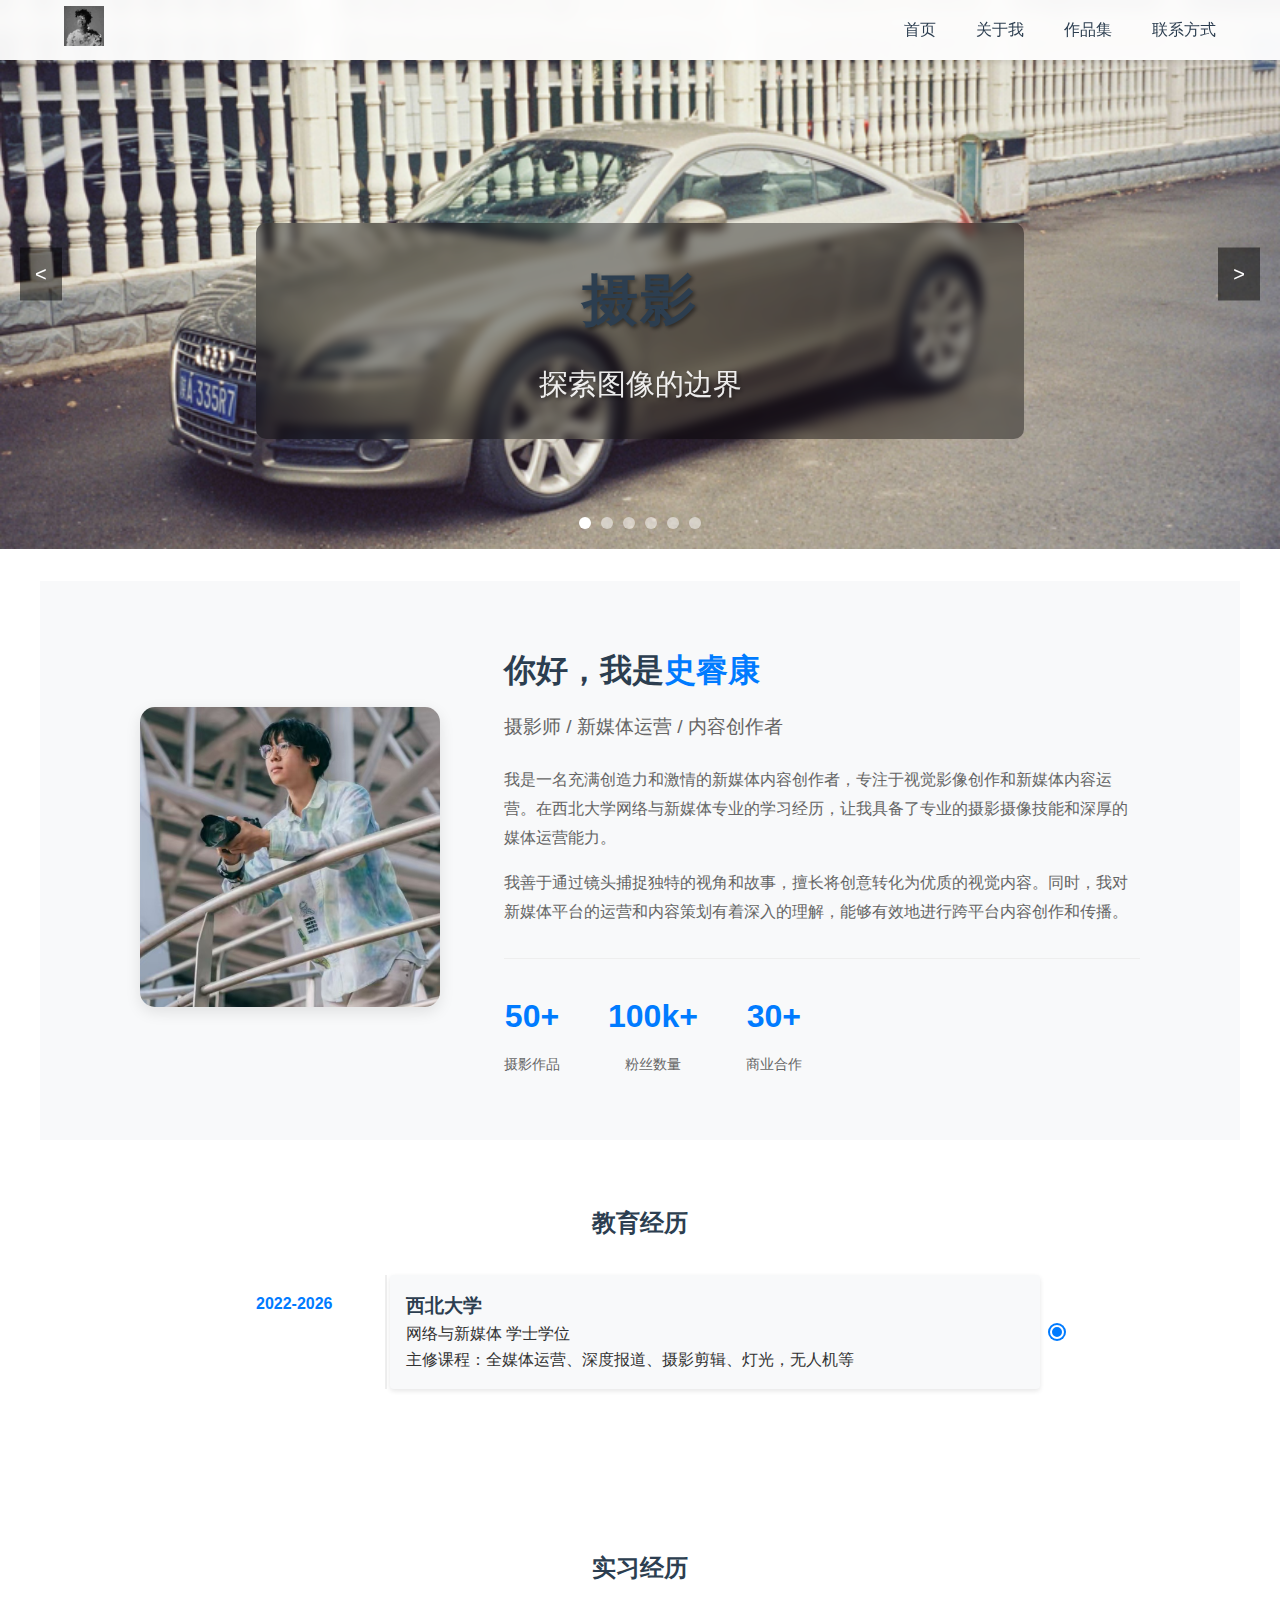
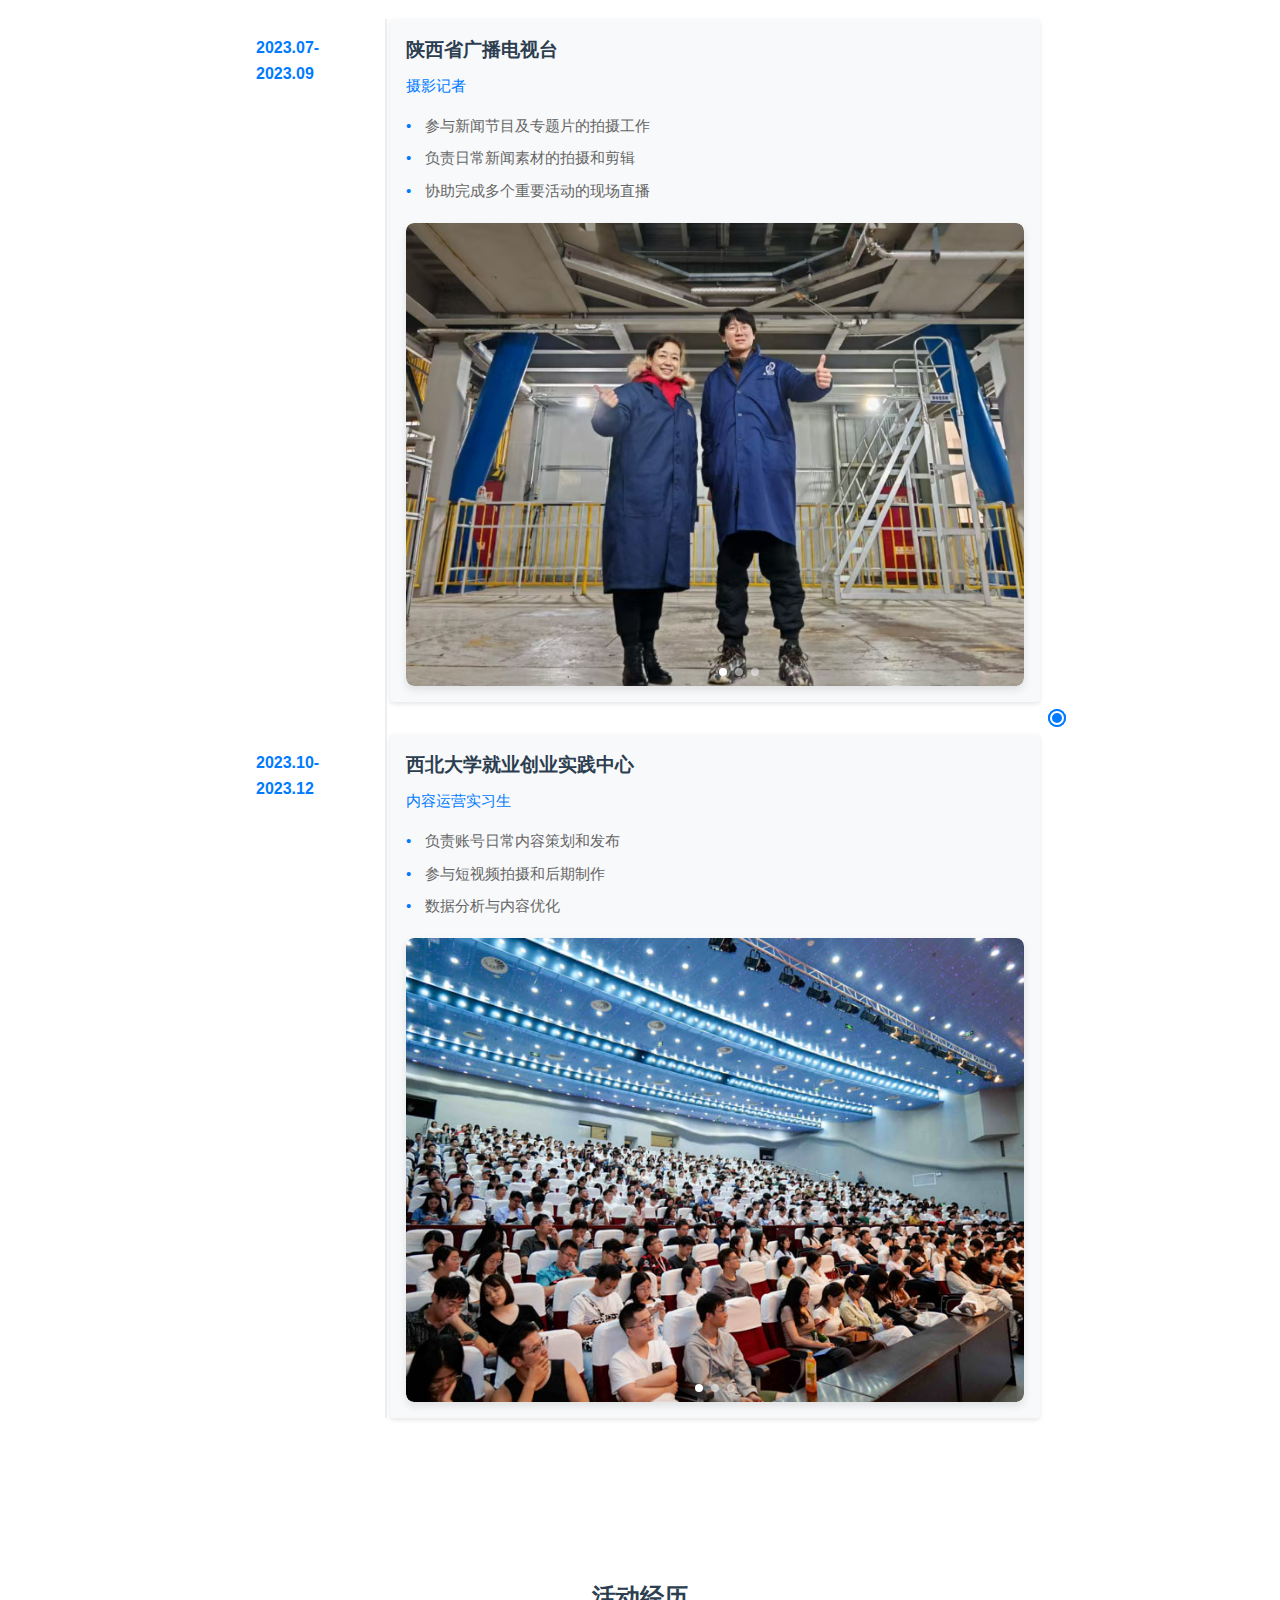
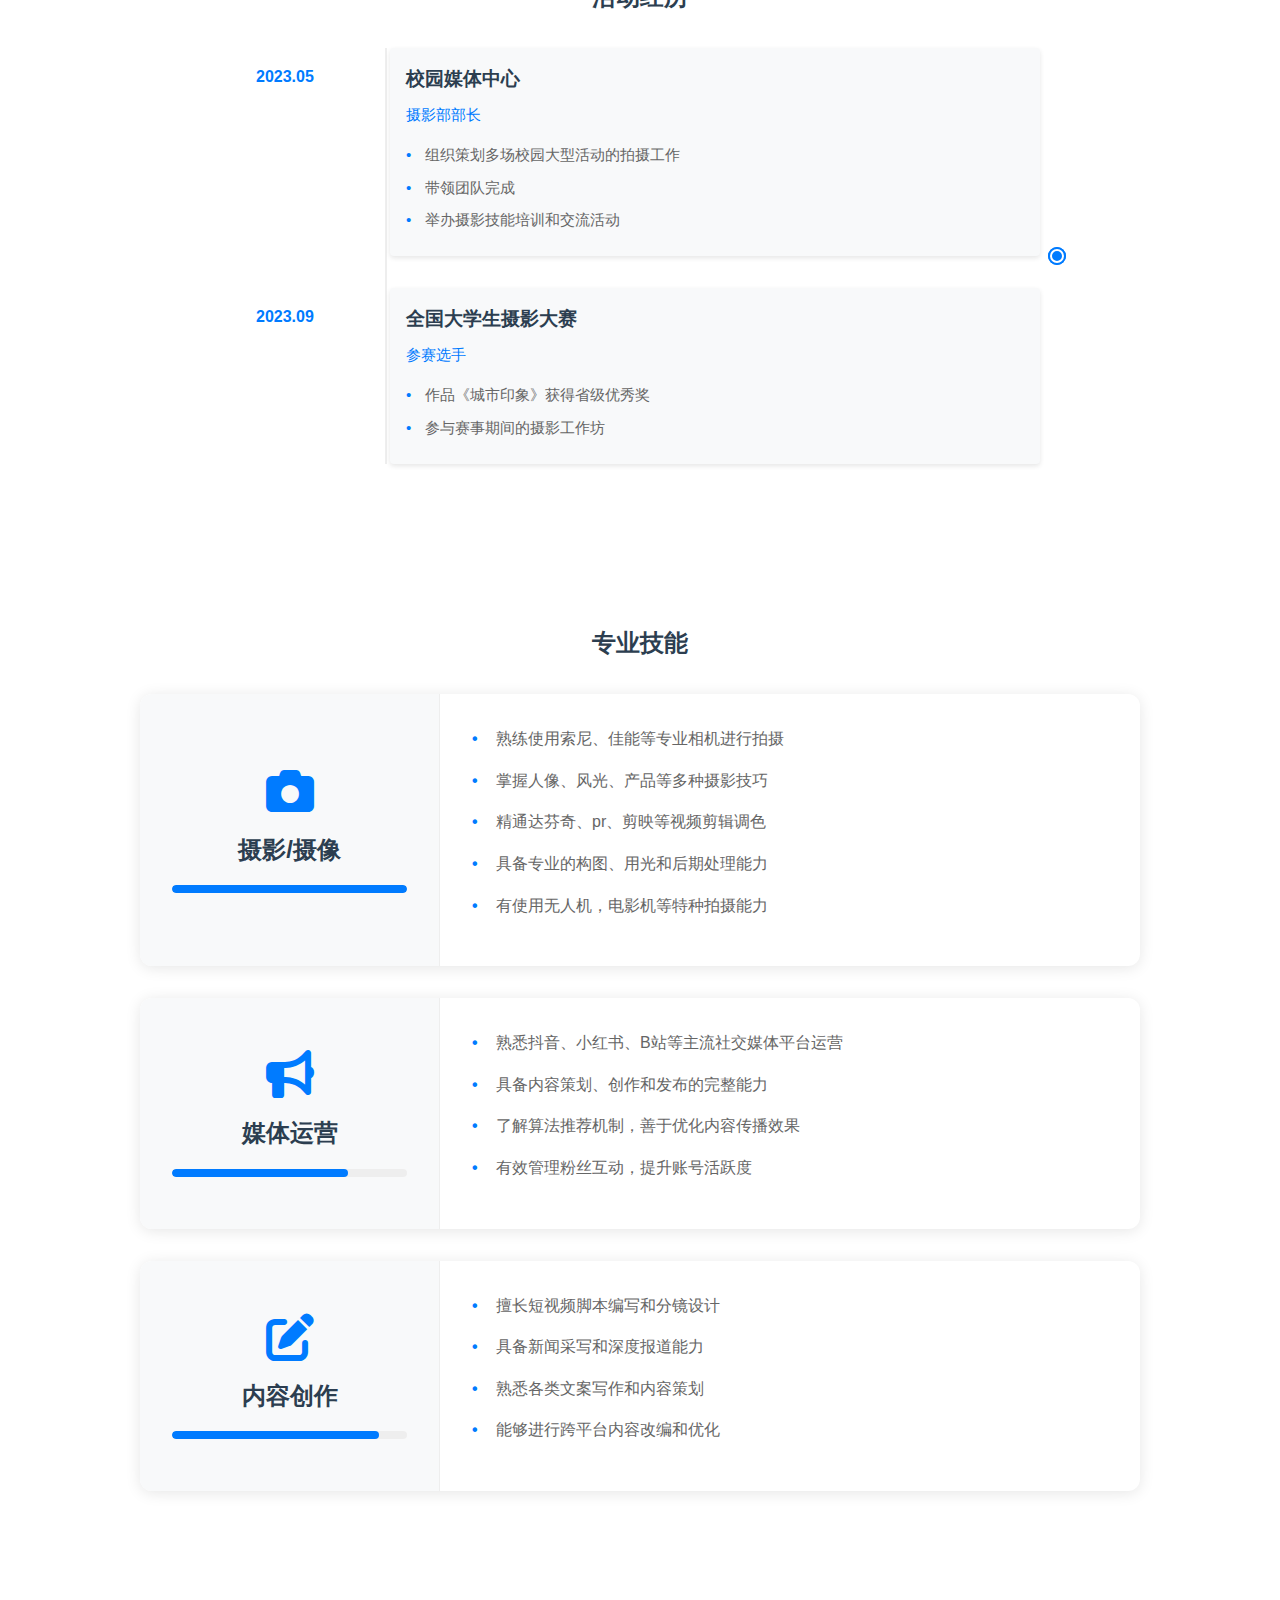
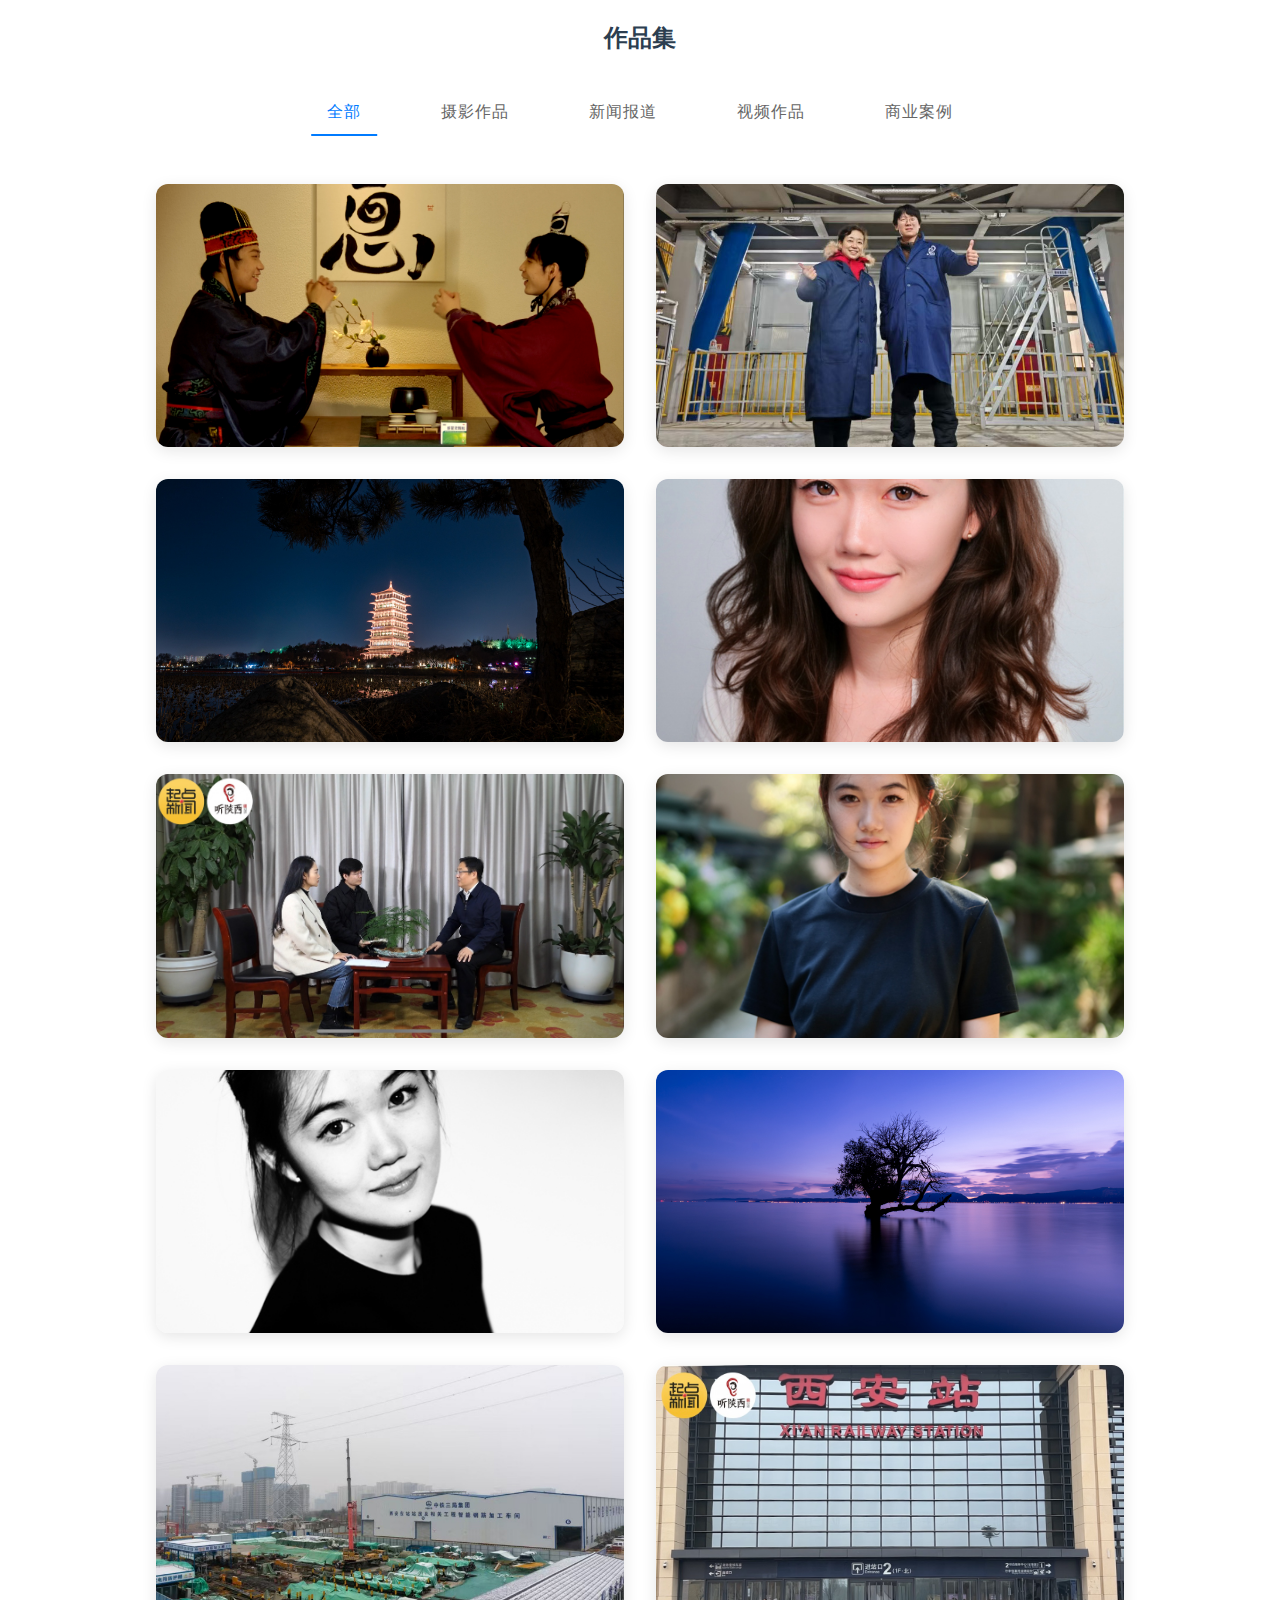
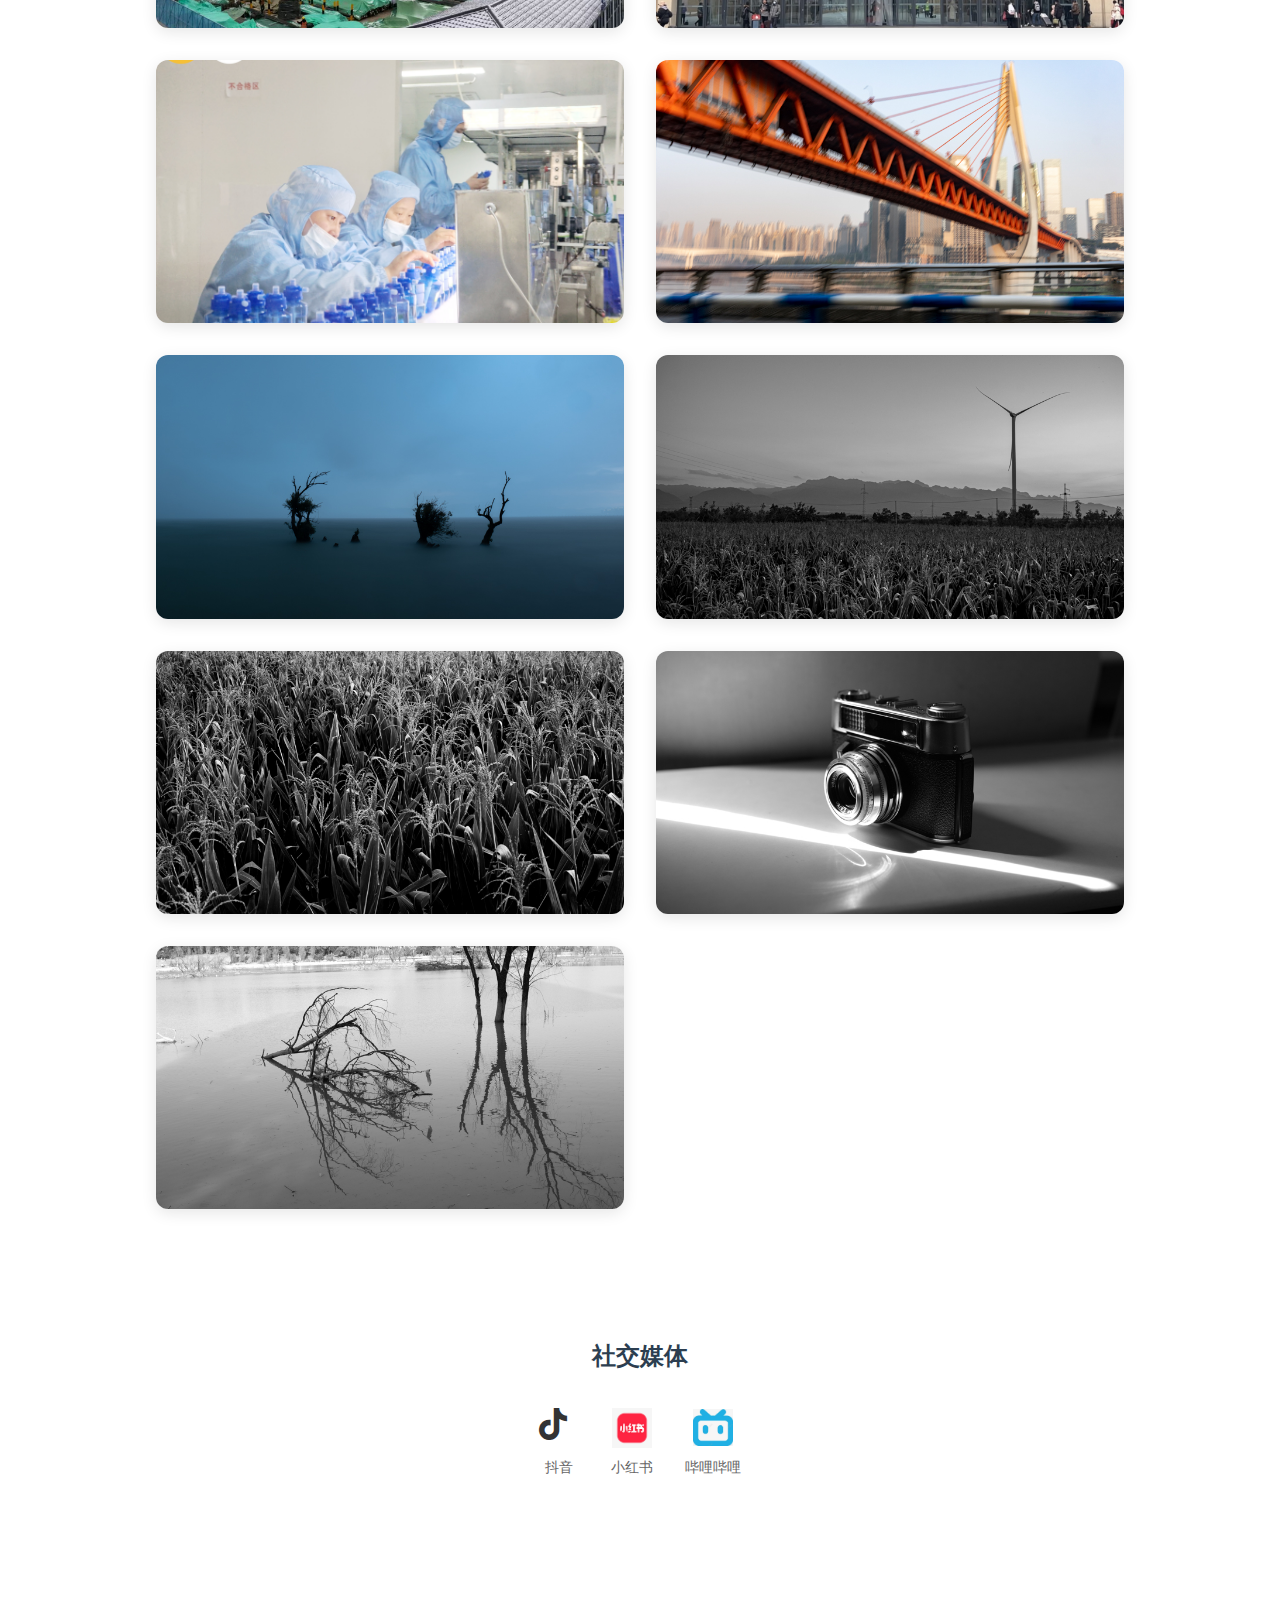
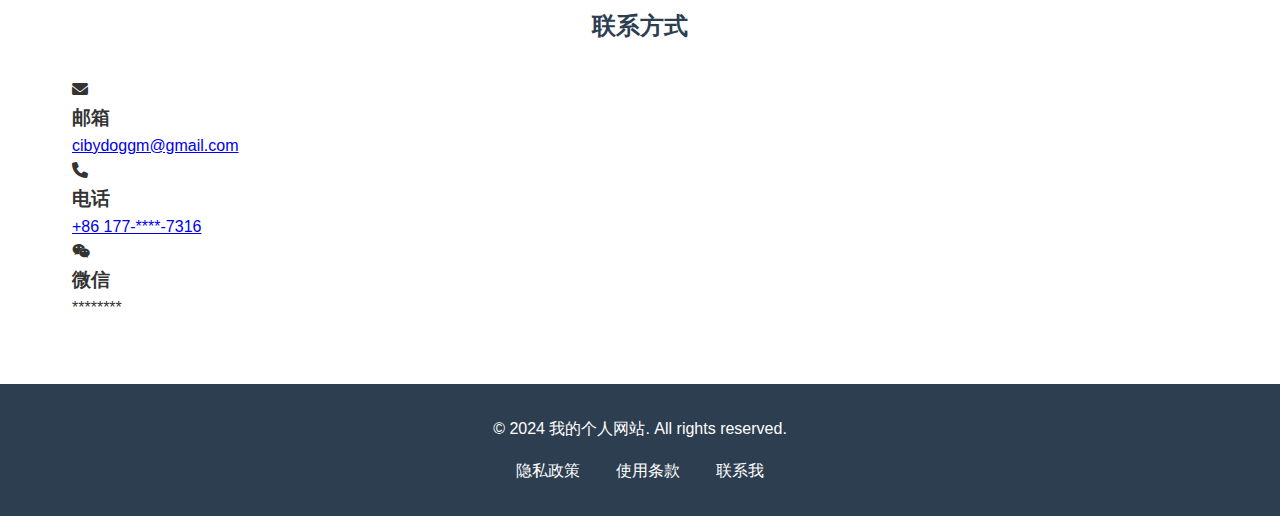
==== index0.html @ 72ae09e5 "Add files via upload" ====
<!DOCTYPE html> 
<html lang="zh">
<head>
    <meta charset="UTF-8">
    <meta name="viewport" content="width=device-width, initial-scale=1.0">
    <title>我的个人网站</title>
    <!-- Font Awesome CDN -->
    <link rel="stylesheet" href="https://cdnjs.cloudflare.com/ajax/libs/font-awesome/6.0.0/css/all.min.css">
    <link rel="stylesheet" href="styles/navbar.css">
    <link rel="stylesheet" href="styles/main.css">
    <link rel="stylesheet" href="styles/carousel.css">
</head>
<body>
    <!-- 导航栏 -->
    <nav class="navbar">
        <div class="nav-brand">
            <a href="#"><img src="./images/logo.jpg" alt="Logo" class="logo"></a>
        </div>
        <button class="nav-toggle">
            <span class="hamburger"></span>
        </button>
        <div class="nav-menu">
            <ul>
                <li><a href="#home">首页</a></li>
                <li><a href="index01.html">关于我</a></li>
                <li><a href="index02.html">作品集</a></li>
                <li><a href="#contact">联系方式</a></li>
            </ul>
        </div>
    </nav>

    <!-- 照片轮播 -->
    <section id="carousel" class="carousel">
        <div class="carousel-container">
            <div class="carousel-slide active">
                <img src="./images/mainphoto/1.jpg" alt="项目展示 1">
                <div class="carousel-caption">
                    <h2>摄影</h2>
                    <p>探索图像的边界</p>
                </div>
            </div>
            <div class="carousel-slide">
                <img src="./images/mainphoto/2.jpg" alt="项目展示 2">
                <div class="carousel-caption">
                    <h2>技术深度分享</h2>
                    <p>达芬奇 | PR | AE</p>
                </div>
            </div>
            <div class="carousel-slide">
                <img src="./images/mainphoto/3.jpg" alt="项目展示 3">
                <div class="carousel-caption">
                    <h2>项目经验</h2>
                    <p>丰富的媒体运营经验</p>
                </div>
            </div>
            <div class="carousel-slide">
                <img src="./images/mainphoto/4.jpg" alt="项目展示 4">
                <div class="carousel-caption">
                    <h2>超越边界</h2>
                    <p>AI赋能 | 无限进步</p>
                </div>
            </div>
            <div class="carousel-slide">
                <img src="./images/mainphoto/5.jpg" alt="项目展示 5">
                <div class="carousel-caption">
                    <h2>远期计划</h2>
                    <p>艺术研修 | 个人展览</p>
                </div>
            </div>
            <div class="carousel-slide">
                <img src="./images/mainphoto/6.jpg" alt="项目展示 6">
                <div class="carousel-caption">
                    <h2>未来展望</h2>
                    <p>持续进步 | 开创未来</p>
                </div>
            </div>
        </div>
        <button class="carousel-button prev" aria-label="上一张">&lt;</button>
        <button class="carousel-button next" aria-label="下一张">&gt;</button>
        <div class="carousel-dots"></div>
    </section>

    <!-- 主要内容区域 -->
    <main>
        <!-- 个人简介 -->
        <section id="about" class="section about-section">
            <div class="about-container">
                <div class="about-image">
                    <img src="./images/个人照片.jpg" alt="个人照片">
                </div>
                <div class="about-content">
                    <h3>你好，我是<span class="highlight">史睿康</span></h3>
                    <p class="about-title">摄影师 / 新媒体运营 / 内容创作者</p>
                    <p class="about-description">
                        我是一名充满创造力和激情的新媒体内容创作者，专注于视觉影像创作和新媒体内容运营。在西北大学网络与新媒体专业的学习经历，让我具备了专业的摄影摄像技能和深厚的媒体运营能力。
                    </p>
                    <p class="about-description">
                        我善于通过镜头捕捉独特的视角和故事，擅长将创意转化为优质的视觉内容。同时，我对新媒体平台的运营和内容策划有着深入的理解，能够有效地进行跨平台内容创作和传播。
                    </p>
                    <div class="about-stats">
                        <div class="stat-item">
                            <span class="stat-number">50+</span>
                            <span class="stat-label">摄影作品</span>
                        </div>
                        <div class="stat-item">
                            <span class="stat-number">100k+</span>
                            <span class="stat-label">粉丝数量</span>
                        </div>
                        <div class="stat-item">
                            <span class="stat-number">30+</span>
                            <span class="stat-label">商业合作</span>
                        </div>
                    </div>
                </div>
            </div>
        </section>

        <!-- 教育经历 -->
        <section id="education" class="section">
            <h2>教育经历</h2>
            <div class="timeline">
                <div class="timeline-item">
                    <div class="timeline-date">2022-2026</div>
                    <div class="timeline-content">
                        <h3>西北大学</h3>
                        <p>网络与新媒体 学士学位</p>
                        <p>主修课程：全媒体运营、深度报道、摄影剪辑、灯光，无人机等</p>
                    </div>
                <!-- 可以添加更多教育经历 -->
            </div>
        </section>

        <!-- 教育经历后添加 -->
        <section id="experience" class="section experience-section">
            <h2>实习经历</h2>
            <div class="experience-container">
                <!-- 左侧时间轴 -->
                <div class="timeline">
                    <!-- 第一段实习经历 -->
                    <div class="timeline-item">
                        <div class="timeline-date">2023.07-2023.09</div>
                        <div class="timeline-content">
                            <h3>陕西省广播电视台</h3>
                            <p class="timeline-role">摄影记者</p>
                            <ul class="timeline-details">
                                <li>参与新闻节目及专题片的拍摄工作</li>
                                <li>负责日常新闻素材的拍摄和剪辑</li>
                                <li>协助完成多个重要活动的现场直播</li>
                            </ul>
                            <!-- 第一段实习的轮播图 -->
                            <div class="experience-carousel">
                                <div class="exp-carousel-container">
                                    <div class="exp-slide active">
                                        <img src="./images/experience/tv1.jpg" alt="电视台实习照片1">
                                    </div>
                                    <div class="exp-slide">
                                        <img src="./images/experience/tv2.jpg" alt="电视台实习照片2">
                                    </div>
                                    <div class="exp-slide">
                                        <img src="./images/experience/tv3.jpg" alt="电视台实习照片3">
                                    </div>
                                </div>
                                <div class="exp-carousel-dots"></div>
                            </div>
                        </div>
                    </div>

                    <!-- 第二段实习经历 -->
                    <div class="timeline-item">
                        <div class="timeline-date">2023.10-2023.12</div>
                        <div class="timeline-content">
                            <h3>西北大学就业创业实践中心</h3>
                            <p class="timeline-role">内容运营实习生</p>
                            <ul class="timeline-details">
                                <li>负责账号日常内容策划和发布</li>
                                <li>参与短视频拍摄和后期制作</li>
                                <li>数据分析与内容优化</li>
                            </ul>
                            <!-- 第二段实习的轮播图 -->
                            <div class="experience-carousel">
                                <div class="exp-carousel-container">
                                    <div class="exp-slide active">
                                        <img src="./images/experience/j1.jpg" alt="MCN实习照片1">
                                    </div>
                                    <div class="exp-slide">
                                        <img src="./images/experience/j2.jpg" alt="MCN实习照片2">
                                    </div>
                                    <div class="exp-slide">
                                        <img src="./images/experience/j3.jpg" alt="MCN实习照片3">
                                    </div>
                                </div>
                                <div class="exp-carousel-dots"></div>
                            </div>
                        </div>
                    </div>
                </div>
            </div>
        </section>

        <section id="activities" class="section activities-section">
            <h2>活动经历</h2>
            <div class="timeline">
                <div class="timeline-item">
                    <div class="timeline-date">2023.05</div>
                    <div class="timeline-content">
                        <h3>校园媒体中心</h3>
                        <p class="timeline-role">摄影部部长</p>
                        <ul class="timeline-details">
                            <li>组织策划多场校园大型活动的拍摄工作</li>
                            <li>带领团队完成</li>
                            <li>举办摄影技能培训和交流活动</li>
                        </ul>
                    </div>
                </div>
                <div class="timeline-item">
                    <div class="timeline-date">2023.09</div>
                    <div class="timeline-content">
                        <h3>全国大学生摄影大赛</h3>
                        <p class="timeline-role">参赛选手</p>
                        <ul class="timeline-details">
                            <li>作品《城市印象》获得省级优秀奖</li>
                            <li>参与赛事期间的摄影工作坊</li>
                        </ul>
                    </div>
                </div>
            </div>
        </section>

        <!-- 技能展示 -->
        <section id="skills" class="section">
            <h2>专业技能</h2>
            <div class="skills-grid">
                <div class="skill-item">
                    <div class="skill-header">
                        <i class="fas fa-camera"></i>
                        <h3>摄影/摄像</h3>
                        <div class="skill-bar">
                            <div class="skill-level" style="width: 100%"></div>
                        </div>
                    </div>
                    <div class="skill-description">
                        <ul>
                            <li>熟练使用索尼、佳能等专业相机进行拍摄</li>
                            <li>掌握人像、风光、产品等多种摄影技巧</li>
                            <li>精通达芬奇、pr、剪映等视频剪辑调色</li>
                            <li>具备专业的构图、用光和后期处理能力</li>
                            <li>有使用无人机，电影机等特种拍摄能力</li>
                        </ul>
                    </div>
                </div>
                <div class="skill-item">
                    <div class="skill-header">
                        <i class="fas fa-bullhorn"></i>
                        <h3>媒体运营</h3>
                        <div class="skill-bar">
                            <div class="skill-level" style="width: 75%"></div>
                        </div>
                    </div>
                    <div class="skill-description">
                        <ul>
                            <li>熟悉抖音、小红书、B站等主流社交媒体平台运营</li>
                            <li>具备内容策划、创作和发布的完整能力</li>
                            <li>了解算法推荐机制，善于优化内容传播效果</li>
                            <li>有效管理粉丝互动，提升账号活跃度</li>
                        </ul>
                    </div>
                </div>
                <div class="skill-item">
                    <div class="skill-header">
                        <i class="fas fa-edit"></i>
                        <h3>内容创作</h3>
                        <div class="skill-bar">
                            <div class="skill-level" style="width: 88%"></div>
                        </div>
                    </div>
                    <div class="skill-description">
                        <ul>
                            <li>擅长短视频脚本编写和分镜设计</li>
                            <li>具备新闻采写和深度报道能力</li>
                            <li>熟悉各类文案写作和内容策划</li>
                            <li>能够进行跨平台内容改编和优化</li>
                        </ul>
                    </div>
                </div>
            </div>
        </section>

        <!-- 作品集 -->
        <section id="portfolio" class="section">
            <h2>作品集</h2>
            <div class="portfolio-tabs">
                <button class="portfolio-tab active" data-category="all">全部</button>
                <button class="portfolio-tab" data-category="photo">摄影作品</button>
                <button class="portfolio-tab" data-category="news">新闻报道</button>
                <button class="portfolio-tab" data-category="video">视频作品</button>
                <button class="portfolio-tab" data-category="commercial">商业案例</button>
            </div>
            <div class="portfolio-grid">
                <!-- 视频作品 -->
                <div class="portfolio-item" data-category="video">
                    <img src="images/portfolio/s.png" alt="三九演义">
                    <div class="portfolio-overlay">
                        <h3>《三九演义》</h3>
                        <p>2024年中国大学生广告艺术大赛获奖作品</p>
                        <div class="portfolio-tags">
                            <span>获奖作品</span>
                            <span>国家级优秀奖</span>
                            <span>短视频</span>
                        </div>
                        <a href="#" class="portfolio-btn" 
                           data-type="video"
                           data-src="images/video/WeChat_20241219130752.mp4">观看视频</a>
                    </div>
                </div>
                <!-- 添加航天试车报道 -->
                <div class="portfolio-item" data-category="news">
                    <img src="images/experience/tv1.jpg" alt="航天试车报道">
                    <div class="portfolio-overlay">
                        <h3>新春走基层 站好试车"第一班岗"</h3>
                        <p>陕西广电融媒体集团·起点新闻报道</p>
                        <div class="portfolio-tags">
                            <span>新春走基层</span>
                            <span>航天科技</span>
                        </div>
                        <a href="https://qidian.sxtvs.com/timing/share/content/10489453" 
                           class="portfolio-btn" 
                           onclick="window.open('https://qidian.sxtvs.com/timing/share/content/10489453', '_blank')"
                           rel="noopener noreferrer">
                            阅读报道
                        </a>
                    </div>
                </div>

                <!-- 摄影��品 -->
                <div class="portfolio-item" data-category="photo">
                    <img src="images/photo/c1.jpg" alt="风光摄影">
                    <div class="portfolio-overlay">
                        <h3>西安世博园长安塔</h3>
                        <p>丝绸之路上的自然与人文景观</p>
                        <div class="portfolio-tags">
                            <span>风光</span>
                            <span>人文</span>
                        </div>
                        <a href="#" class="portfolio-btn" 
                           data-type="image"
                           data-src="images/sphoto/sc1.jpg">查看大图</a>
                    </div>
                </div>
                
                <div class="portfolio-item" data-category="photo">
                    <img src="images/photo/a1.jpg" alt="人像摄影">
                    <div class="portfolio-overlay">
                        <h3>校园人像纪实</h3>
                        <p>记录精彩瞬间</p>
                        <div class="portfolio-tags">
                            <span>人像</span>
                            <span>棚拍</span>
                        </div>
                        <a href="#" class="portfolio-btn" 
                           data-type="image"
                           data-src="images/sphoto/sa1.jpg">查看大图</a>
                    </div>
                </div>
                
                <!-- 添加新的新闻作品 -->
                <div class="portfolio-item" data-category="news">
                    <img src="images/experience/tv4.jpg" alt="秦岭生态保护报道">
                    <div class="portfolio-overlay">
                        <h3>"高质量发展一线行"专访|牢记"国之大者" 当好秦岭卫士</h3>
                        <p>陕西广电融媒体集团·起点新闻报道</p>
                        <div class="portfolio-tags">
                            <span>专访报道</span>
                            <span>生态保护</span>
                        </div>
                        <a href="https://qidian.sxtvs.com/timing/share/content/10482517" 
                           class="portfolio-btn" 
                           onclick="window.open('https://qidian.sxtvs.com/timing/share/content/10482517', '_blank')"
                           rel="noopener noreferrer">
                            阅读报道
                        </a>
                    </div>
                </div>
                
                <div class="portfolio-item" data-category="photo">
                    <img src="images/photo/a2.jpg" alt="人像摄影">
                    <div class="portfolio-overlay">
                        <h3>校园人像纪实</h3>
                        <p>记录精彩瞬间</p>
                        <div class="portfolio-tags">
                            <span>人像</span>
                            <span>棚拍</span>
                        </div>
                        <a href="#" class="portfolio-btn" 
                           data-type="image"
                           data-src="images/sphoto/sa2.jpg">查看大图</a>
                    </div>
                </div>

                <div class="portfolio-item" data-category="photo">
                    <img src="images/photo/a3.jpg" alt="人像摄影">
                    <div class="portfolio-overlay">
                        <h3>校园人像纪实</h3>
                        <p>记录精彩瞬间</p>
                        <div class="portfolio-tags">
                            <span>人像</span>
                            <span>棚拍</span>
                        </div>
                        <a href="#" class="portfolio-btn" 
                           data-type="image"
                           data-src="images/sphoto/sa3.jpg">查看大图</a>
                    </div>
                </div>

                <div class="portfolio-item" data-category="photo">
                    <img src="images/photo/n2.jpg" alt="风光摄影">
                    <div class="portfolio-overlay">
                        <h3>昆明滇池</h3>
                        <p>王官湿地公园</p>
                        <div class="portfolio-tags">
                            <span>风光</span>
                            <span>旅行</span>
                        </div>
                        <a href="#" class="portfolio-btn" 
                           data-type="image"
                           data-src="images/sphoto/sn2.jpg">查看大图</a>
                    </div>
                </div>

                <!-- 修改新闻作品的部分 -->
                <div class="portfolio-item" data-category="news">
                    <img src="images/experience/tv3.jpg" alt="西安东站新闻报道">
                    <div class="portfolio-overlay">
                        <h3>探访正在"崛起"的西安东站</h3>
                        <p>陕西广电融媒体集团·起点新闻报道</p>
                        <div class="portfolio-tags">
                            <span>新闻报道</span>
                            <span>实地探访</span>
                            <span>融媒体作品</span>
                        </div>
                        <a href="https://qidian.sxtvs.com/timing/share/content/10482946" 
                           class="portfolio-btn" 
                           onclick="window.open('https://qidian.sxtvs.com/timing/share/content/10482946', '_blank')"
                           rel="noopener noreferrer">
                            阅读报道
                        </a>
                    </div>
                </div>

                <!-- 添加温暖回家路报道 -->
                <div class="portfolio-item" data-category="news">
                    <img src="images/experience/tv5.jpg" alt="温暖回家路报道">
                    <div class="portfolio-overlay">
                        <h3>温暖回家路|把"年味"藏在行李箱里带回家</h3>
                        <p>陕西广电融媒体集团·起点新闻报道</p>
                        <div class="portfolio-tags">
                            <span>新闻报道</span>
                            <span>春运报道</span>
                        </div>
                        <a href="https://qidian.sxtvs.com/timing/share/content/10486767" 
                           class="portfolio-btn" 
                           onclick="window.open('https://qidian.sxtvs.com/timing/share/content/10486767', '_blank')"
                           rel="noopener noreferrer">
                            阅读报道
                        </a>
                    </div>
                </div>

                <!-- 添加医疗器械AI报道 -->
                <div class="portfolio-item" data-category="news">
                    <img src="images/experience/tv6.jpg" alt="医疗器械AI报道">
                    <div class="portfolio-overlay">
                        <h3>探寻新质生产力丨西安：医疗器械研发 借力"人工智能"</h3>
                        <p>陕西广电融媒体集团·起点新闻报道</p>
                        <div class="portfolio-tags">
                            <span>科技报道</span>
                            <span>人工智能</span>
                        </div>
                        <a href="https://qidian.sxtvs.com/timing/share/content/10493211" 
                           class="portfolio-btn" 
                           onclick="window.open('https://qidian.sxtvs.com/timing/share/content/10493211', '_blank')"
                           rel="noopener noreferrer">
                            阅读报道
                        </a>
                    </div>
                </div>

                <div class="portfolio-item" data-category="photo">
                    <img src="images/photo/c3.jpg" alt="风光摄影">
                    <div class="portfolio-overlay">
                        <h3>重庆</h3>
                        <p>嘉陵江大桥</p>
                        <div class="portfolio-tags">
                            <span>风光</span>
                            <span>旅行</span>
                        </div>
                        <a href="#" class="portfolio-btn" 
                           data-type="image"
                           data-src="images/sphoto/sc3.jpg">查看大图</a>
                    </div>
                </div>

                <div class="portfolio-item" data-category="photo">
                    <img src="images/photo/n1.jpg" alt="风光摄影">
                    <div class="portfolio-overlay">
                        <h3>雨中滇池</h3>
                        <p>王官湿地公园</p>
                        <div class="portfolio-tags">
                            <span>风光</span>
                            <span>旅行</span>
                        </div>
                        <a href="#" class="portfolio-btn" 
                           data-type="image"
                           data-src="images/sphoto/sn1.jpg">查看大图</a>
                    </div>
                </div>

                <div class="portfolio-item" data-category="photo">
                    <img src="images/photo/n4.jpg" alt="风光摄影">
                    <div class="portfolio-overlay">
                        <h3>乡野纪实1</h3>
                        <p>渭南·潼关</p>
                        <div class="portfolio-tags">
                            <span>风光</span>
                            <span>纪实</span>
                        </div>
                        <a href="#" class="portfolio-btn" 
                           data-type="image"
                           data-src="images/sphoto/sn4.jpg">查看大图</a>
                    </div>
                </div>

                <div class="portfolio-item" data-category="photo">
                    <img src="images/photo/n5.jpg" alt="风光摄影">
                    <div class="portfolio-overlay">
                        <h3>乡野纪实2</h3>
                        <p>渭南·潼关</p>
                        <div class="portfolio-tags">
                            <span>风光</span>
                            <span>纪实</span>
                        </div>
                        <a href="#" class="portfolio-btn" 
                           data-type="image"
                           data-src="images/sphoto/sn5.jpg">查看大图</a>
                    </div>
                </div>

                <div class="portfolio-item" data-category="photo">
                    <img src="images/photo/2.jpg" alt="风光摄影">
                    <div class="portfolio-overlay">
                        <h3>经典机械</h3>
                        <p>福伦达·德味</p>
                        <div class="portfolio-tags">
                            <span>胶片</span>
                            <span>纪实</span>
                        </div>
                        <a href="#" class="portfolio-btn" 
                           data-type="image"
                           data-src="images/sphoto/s2.jpg">查看大图</a>
                    </div>
                </div>

                <div class="portfolio-item" data-category="photo">
                    <img src="images/photo/s4.jpg" alt="风光摄影">
                    <div class="portfolio-overlay">
                        <h3>灞柳风韵</h3>
                        <p>西安·浐灞</p>
                        <div class="portfolio-tags">
                            <span>风光</span>
                            <span>纪实</span>
                        </div>
                        <a href="#" class="portfolio-btn" 
                           data-type="image"
                           data-src="images/sphoto/ss4.jpg">查看大图</a>
                    </div>
                </div>

        </section>

        <!-- 社交媒体链接 -->
        <section id="social" class="section">
            <h2>社交媒体</h2>
            <div class="social-icons">
                <a href="https://www.douyin.com/user/MS4wLjABAAAAMeimpMesxnLgY7q_lJq1ObmWVbKB2d7Nf2XlkCvduPw" 
                   class="social-icon" 
                   title="抖音" 
                   target="_blank" 
                   rel="noopener noreferrer">
                    <i class="fab fa-tiktok"></i>
                    <span class="social-name">抖音</span>
                </a>
                <a href="https://www.xiaohongshu.com/user/profile/639741f60000000026007907" 
                   class="social-icon" 
                   title="小红书" 
                   target="_blank" 
                   rel="noopener noreferrer">
                    <img src="./images/redbook.png" alt="小红书" class="custom-icon">
                    <span class="social-name">小红书</span>
                </a>
                <a href="https://b23.tv/KzOZPyt" 
                   class="social-icon" 
                   title="哔哩哔哩" 
                   target="_blank" 
                   rel="noopener noreferrer">
                    <img src="./images/bilibili.jpg" alt="哔哩哔哩" class="custom-icon">
                    <span class="social-name">哔哩哔哩</span>
                </a>
            </div>
        </section>

        <!-- 联系方式部分 -->
        <section id="contact" class="section contact-section">
            <h2>联系方式</h2>
            <div class="contact-container">
                <div class="contact-info">
                    <div class="contact-item">
                        <i class="fas fa-envelope"></i>
                        <h3>邮箱</h3>
                        <p><a href="cibydoggm@gmail.com.com">cibydoggm@gmail.com</a></p>
                    </div>
                    <div class="contact-item">
                        <i class="fas fa-phone"></i>
                        <h3>电话</h3>
                        <p><a href="+86 177-****-7316">+86 177-****-7316</a></p>
                    </div>
                    <div class="contact-item">
                        <i class="fab fa-weixin"></i>
                        <h3>微信</h3>
                        <p>********</p>
                    </div>
                </div>
            </div>
        </section>
    </main>

    <!-- 页脚 -->
    <footer>
        <div class="footer-content">
            <p>&copy; 2024 我的个人网站. All rights reserved.</p>
            <div class="footer-links">
                <a href="#">隐私政策</a>
                <a href="#">使用条款</a>
                <a href="mailto:your.email@example.com">联系我</a>
            </div>
        </div>
    </footer>

    <script src="js/main.js"></script>
    <script src="js/carousel.js"></script>

    <!-- 图片查看模态框 -->
    <div id="imageModal" class="modal">
        <div class="modal-content">
            <span class="close-modal">&times;</span>
            <img id="modalImage" src="" alt="大图">
        </div>
    </div>

    <!-- 视频播放模态框 -->
    <div id="videoModal" class="modal">
        <div class="modal-content">
            <span class="close-modal">&times;</span>
            <video id="videoPlayer" controls>
                <source src="" type="video/mp4">
                您的浏览器不支持视频播放。
            </video>
        </div>
    </div>
</body>
</html>
---- styles/navbar.css ----
.navbar {
    position: fixed;
    top: 0;
    left: 0;
    width: 100%;
    z-index: 1000;
    background: rgba(255, 255, 255, 0.95);
    box-shadow: 0 2px 5px rgba(0, 0, 0, 0.1);
    height: 60px;
    padding: 0 4rem;
    display: flex;
    justify-content: space-between;
    align-items: center;
    backdrop-filter: blur(10px);
    transition: all 0.3s ease;
}

.navbar.scrolled {
    padding: 0.6rem 4rem;
    background: rgba(255, 255, 255, 0.98);
}

.nav-brand {
    display: flex;
    align-items: center;
}

.nav-brand .logo {
    height: 40px;
    transition: transform 0.3s ease;
}

.nav-brand .logo:hover {
    transform: scale(1.05);
}

.nav-menu {
    display: flex;
    align-items: center;
}

.nav-menu ul {
    display: flex;
    list-style: none;
    margin: 0;
    padding: 0;
    gap: 2.5rem;
}

.nav-menu li {
    position: relative;
}

.nav-menu a {
    color: #2c3e50;
    text-decoration: none;
    font-size: 1rem;
    font-weight: 500;
    padding: 0.5rem 0;
    transition: all 0.3s ease;
    position: relative;
}

.nav-menu a::after {
    content: '';
    position: absolute;
    bottom: 0;
    left: 0;
    width: 0;
    height: 2px;
    background: #007bff;
    transition: width 0.3s ease;
}

.nav-menu a:hover {
    color: #007bff;
}

.nav-menu a:hover::after {
    width: 100%;
}

/* 下拉菜单样式 */
.dropdown-content {
    display: none;
    position: absolute;
    top: 100%;
    left: 50%;
    transform: translateX(-50%);
    background: white;
    min-width: 180px;
    padding: 0.5rem 0;
    border-radius: 8px;
    box-shadow: 0 4px 15px rgba(0,0,0,0.1);
    opacity: 0;
    transition: all 0.3s ease;
}

.dropdown:hover .dropdown-content {
    display: block;
    opacity: 1;
}

.dropdown-content li {
    margin: 0;
}

.dropdown-content a {
    padding: 0.8rem 1.5rem;
    display: block;
    color: #2c3e50;
    font-size: 0.95rem;
}

.dropdown-content a:hover {
    background: #f8f9fa;
}

/* 汉堡菜单按钮 */
.nav-toggle {
    display: none;
    background: none;
    border: none;
    cursor: pointer;
    padding: 0.5rem;
    z-index: 1001;
}

.hamburger {
    display: block;
    width: 24px;
    height: 2px;
    background: #2c3e50;
    position: relative;
    transition: all 0.3s ease;
}

.hamburger::before,
.hamburger::after {
    content: '';
    position: absolute;
    width: 100%;
    height: 100%;
    background: #2c3e50;
    transition: all 0.3s ease;
}

.hamburger::before {
    transform: translateY(-8px);
}

.hamburger::after {
    transform: translateY(8px);
}

/* 汉堡菜单激活状态 */
.nav-toggle.active .hamburger {
    background: transparent;
}

.nav-toggle.active .hamburger::before {
    transform: rotate(45deg);
}

.nav-toggle.active .hamburger::after {
    transform: rotate(-45deg);
}

/* 响应式设计 */
@media (max-width: 768px) {
    .navbar {
        height: 50px;
        padding: 0 1.5rem;
    }

    .nav-toggle {
        display: block;
    }

    .nav-menu {
        position: fixed;
        top: 50px;
        left: 0;
        width: 100%;
        height: 0;
        background: white;
        overflow: hidden;
        transition: height 0.3s ease;
        box-shadow: 0 2px 5px rgba(0, 0, 0, 0.1);
        display: block;
    }

    .nav-menu.active {
        height: auto;
        padding: 1rem 0;
    }

    .nav-menu ul {
        flex-direction: column;
        gap: 0;
        opacity: 0;
        transform: translateY(-20px);
        transition: all 0.3s ease;
    }

    .nav-menu.active ul {
        opacity: 1;
        transform: translateY(0);
    }

    .nav-menu li {
        width: 100%;
        padding: 0 1.5rem;
    }

    .nav-menu a {
        display: block;
        padding: 0.8rem 0;
    }

    .dropdown-content {
        position: static;
        transform: none;
        box-shadow: none;
        padding-left: 1rem;
        display: none;
        opacity: 1;
        height: 0;
        overflow: hidden;
        transition: height 0.3s ease;
    }

    .dropdown.active .dropdown-content {
        display: block;
        height: auto;
    }

    .nav-brand img {
        height: 30px;
    }
}

/* 深色模式支持 */
@media (prefers-color-scheme: dark) {
    .navbar {
        background: rgba(23, 25, 35, 0.95);
    }

    .nav-menu a {
        color: #e1e1e1;
    }

    .dropdown-content {
        background: #1a1c25;
    }

    .dropdown-content a:hover {
        background: #2c2e3a;
    }

    .hamburger,
    .hamburger::before,
    .hamburger::after {
        background: #e1e1e1;
    }
}
---- styles/main.css ----
* {
    margin: 0;
    padding: 0;
    box-sizing: border-box;
}

body {
    font-family: 'Segoe UI', Tahoma, Geneva, Verdana, sans-serif;
    line-height: 1.6;
    color: #333;
}

.section {
    padding: 4rem 2rem;
    max-width: 1200px;
    margin: 0 auto;
}

h2 {
    text-align: center;
    margin-bottom: 2rem;
    color: #2c3e50;
}

/* 教育经历时间轴 */
.timeline {
    position: relative;
    max-width: 800px;
    margin: 0 auto;
}

.timeline-item {
    display: flex;
    margin-bottom: 2rem;
}

.timeline-date {
    flex: 0 0 150px;
    padding: 1rem;
    font-weight: bold;
    color: #007bff;
}

.timeline-content {
    flex: 1;
    padding: 1rem;
    background: #f8f9fa;
    border-radius: 4px;
    box-shadow: 0 2px 5px rgba(0,0,0,0.1);
    position: relative;
}

/* 技能展示 */
.skills-grid {
    display: flex;
    flex-direction: column;
    gap: 2rem;
    max-width: 1000px;
    margin: 0 auto;
}

.skill-item {
    display: flex;
    background: #fff;
    border-radius: 12px;
    box-shadow: 0 2px 15px rgba(0,0,0,0.1);
    overflow: hidden;
    transition: transform 0.3s ease;
}

.skill-item:hover {
    transform: translateY(-5px);
}

.skill-header {
    flex: 0 0 300px;
    padding: 2rem;
    background: #f8f9fa;
    border-right: 1px solid #eee;
    display: flex;
    flex-direction: column;
    align-items: center;
    justify-content: center;
}

.skill-header i {
    font-size: 3rem;
    color: #007bff;
    margin-bottom: 1rem;
}

.skill-header h3 {
    font-size: 1.5rem;
    color: #2c3e50;
    margin-bottom: 1rem;
}

.skill-bar {
    width: 100%;
    height: 8px;
    background: #eee;
    border-radius: 4px;
    overflow: hidden;
}

.skill-level {
    height: 100%;
    background: #007bff;
    border-radius: 4px;
    transition: width 0.3s ease;
}

.skill-description {
    flex: 1;
    padding: 2rem;
}

.skill-description ul {
    list-style: none;
    padding: 0;
}

.skill-description li {
    position: relative;
    padding-left: 1.5rem;
    margin-bottom: 1rem;
    color: #666;
    line-height: 1.6;
}

.skill-description li::before {
    content: '•';
    position: absolute;
    left: 0;
    color: #007bff;
    font-weight: bold;
}

/* 作品集 */
.portfolio-tabs {
    display: flex;
    justify-content: center;
    gap: 2rem;
    margin-bottom: 3rem;
    flex-wrap: wrap;
    padding: 0 1rem;
}

.portfolio-tab {
    padding: 0.8rem 1.5rem;
    border: none;
    background: none;
    color: #666;
    font-size: 1rem;
    cursor: pointer;
    transition: all 0.3s ease;
    position: relative;
    font-weight: 500;
    letter-spacing: 1px;
}

.portfolio-tab::after {
    content: '';
    position: absolute;
    bottom: 0;
    left: 50%;
    width: 0;
    height: 2px;
    background: #007bff;
    transition: all 0.3s ease;
    transform: translateX(-50%);
}

.portfolio-tab:hover::after,
.portfolio-tab.active::after {
    width: 80%;
}

.portfolio-tab.active {
    color: #007bff;
}

.portfolio-grid {
    display: grid;
    grid-template-columns: repeat(2, 1fr);
    gap: 2rem;
    padding: 0 1rem;
    max-width: 1000px;
    margin: 0 auto;
}

.portfolio-item {
    position: relative;
    border-radius: 12px;
    overflow: hidden;
    aspect-ratio: 16/9;
    box-shadow: 0 4px 15px rgba(0,0,0,0.1);
    transition: all 0.4s ease;
    transform: translateY(0);
}

.portfolio-item:hover {
    transform: translateY(-10px);
    box-shadow: 0 8px 25px rgba(0,0,0,0.15);
}

.portfolio-item img {
    width: 100%;
    height: 100%;
    object-fit: cover;
    transition: transform 0.6s ease;
}

.portfolio-overlay {
    position: absolute;
    top: 0;
    left: 0;
    right: 0;
    bottom: 0;
    background: linear-gradient(
        to top,
        rgba(0,0,0,0.9) 0%,
        rgba(0,0,0,0.5) 50%,
        rgba(0,0,0,0) 100%
    );
    padding: 1.5rem;
    display: flex;
    flex-direction: column;
    justify-content: flex-end;
    opacity: 0;
    transition: all 0.4s ease;
}

.portfolio-item:hover .portfolio-overlay {
    opacity: 1;
}

.portfolio-item:hover img {
    transform: scale(1.1);
}

.portfolio-overlay h3 {
    color: white;
    font-size: 1.4rem;
    margin-bottom: 0.5rem;
    font-weight: 600;
    transform: translateY(20px);
    transition: transform 0.4s ease;
}

.portfolio-overlay p {
    color: rgba(255,255,255,0.9);
    font-size: 1rem;
    margin-bottom: 1rem;
    transform: translateY(20px);
    transition: transform 0.4s ease 0.1s;
}

.portfolio-item:hover .portfolio-overlay h3,
.portfolio-item:hover .portfolio-overlay p,
.portfolio-item:hover .portfolio-overlay .portfolio-tags,
.portfolio-item:hover .portfolio-overlay .portfolio-btn {
    transform: translateY(0);
}

.portfolio-tags {
    display: flex;
    gap: 0.8rem;
    margin-bottom: 1.2rem;
    transform: translateY(20px);
    transition: transform 0.4s ease 0.2s;
}

.portfolio-tags span {
    padding: 0.4rem 1rem;
    background: rgba(255,255,255,0.15);
    border-radius: 20px;
    font-size: 0.85rem;
    color: white;
    backdrop-filter: blur(5px);
}

.portfolio-btn {
    align-self: flex-start;
    padding: 0.8rem 1.5rem;
    background: white;
    color: #333;
    text-decoration: none;
    border-radius: 25px;
    font-size: 0.9rem;
    font-weight: 500;
    transition: all 0.3s ease;
    transform: translateY(20px);
    transition: all 0.4s ease 0.3s;
}

.portfolio-btn:hover {
    background: #007bff;
    color: white;
    transform: translateY(0) scale(1.05);
}

/* 响应式调整 */
@media (max-width: 768px) {
    .portfolio-grid {
        grid-template-columns: 1fr;
        gap: 1.5rem;
    }

    .portfolio-tabs {
        gap: 1rem;
    }

    .portfolio-tab {
        padding: 0.6rem 1rem;
        font-size: 0.9rem;
    }

    .portfolio-overlay {
        opacity: 1;
        background: linear-gradient(
            to top,
            rgba(0,0,0,0.9) 0%,
            rgba(0,0,0,0.7) 50%,
            rgba(0,0,0,0.4) 100%
        );
    }

    .portfolio-overlay h3 {
        font-size: 1.1rem;
        line-height: 1.4;
        margin-bottom: 0.3rem;
        transform: translateY(0);
    }

    .portfolio-overlay p {
        font-size: 0.9rem;
        margin-bottom: 0.5rem;
        transform: translateY(0);
    }

    .portfolio-tags {
        margin-bottom: 0.8rem;
        flex-wrap: wrap;
        gap: 0.4rem;
        transform: translateY(0);
    }

    .portfolio-tags span {
        padding: 0.3rem 0.8rem;
        font-size: 0.8rem;
    }

    .portfolio-btn {
        padding: 0.6rem 1.2rem;
        font-size: 0.85rem;
        transform: translateY(0);
    }

    .portfolio-item {
        aspect-ratio: 16/9;
    }
}

/* 社交媒体图标 */
.social-icons {
    display: flex;
    justify-content: center;
    gap: 2rem;
    margin-top: 2rem;
}

.social-icon {
    display: flex;
    flex-direction: column;
    align-items: center;
    text-decoration: none;
    color: #333;
    transition: transform 0.3s ease;
}

.social-icon:hover {
    transform: translateY(-5px);
}

.social-icon i,
.social-icon .custom-icon {
    font-size: 2rem;
    width: 40px;
    height: 40px;
    margin-bottom: 0.5rem;
    transition: all 0.3s ease;
}

.social-icon:hover i,
.social-icon:hover .custom-icon {
    filter: brightness(1.2);
}

.social-name {
    font-size: 0.9rem;
    color: #666;
}

.custom-icon {
    width: 2.5rem;
    height: 2.5rem;
    margin-bottom: 0.5rem;
    object-fit: contain;
}

/* 页脚 */
footer {
    background: #2c3e50;
    color: white;
    padding: 2rem;
    text-align: center;
}

.footer-links {
    margin-top: 1rem;
}

.footer-links a {
    color: white;
    margin: 0 1rem;
    text-decoration: none;
}

.footer-links a:hover {
    text-decoration: underline;
}

/* 响应式设计 */
@media (max-width: 768px) {
    .timeline-item {
        flex-direction: column;
    }

    .timeline-date {
        flex: none;
        margin-bottom: 0.5rem;
    }

    .portfolio-grid {
        grid-template-columns: 1fr;
    }

    .social-icons {
        gap: 2rem;
    }

    .social-icon i,
    .custom-icon {
        font-size: 2rem;
        width: 2rem;
        height: 2rem;
    }

    .social-name {
        font-size: 0.9rem;
    }

    .skill-item {
        flex-direction: column;
    }

    .skill-header {
        flex: none;
        border-right: none;
        border-bottom: 1px solid #eee;
    }

    .skill-description {
        padding: 1.5rem;
    }

    .skill-description li {
        font-size: 0.9rem;
    }
}

/* 个人简介 */
.about-section {
    background: #f8f9fa;
    margin-top: 2rem;
}

.about-container {
    display: flex;
    gap: 4rem;
    align-items: center;
    max-width: 1000px;
    margin: 0 auto;
}

.about-image {
    flex: 0 0 300px;
}

.about-image img {
    width: 100%;
    height: 300px;
    object-fit: cover;
    border-radius: 15px;
    box-shadow: 0 5px 15px rgba(0,0,0,0.1);
    transition: transform 0.3s ease;
}

.about-image img:hover {
    transform: translateY(-5px);
}

.about-content {
    flex: 1;
}

.about-content h3 {
    font-size: 2rem;
    margin-bottom: 1rem;
    color: #2c3e50;
}

.highlight {
    color: #007bff;
    font-weight: 600;
}

.about-title {
    font-size: 1.2rem;
    color: #666;
    margin-bottom: 1.5rem;
    font-weight: 500;
}

.about-description {
    color: #666;
    margin-bottom: 1rem;
    line-height: 1.8;
}

.about-stats {
    display: flex;
    gap: 3rem;
    margin-top: 2rem;
    padding-top: 2rem;
    border-top: 1px solid #eee;
}

.stat-item {
    text-align: center;
}

.stat-number {
    display: block;
    font-size: 2rem;
    font-weight: 600;
    color: #007bff;
    margin-bottom: 0.5rem;
}

.stat-label {
    color: #666;
    font-size: 0.9rem;
}

/* 响应式设计 */
@media (max-width: 768px) {
    .about-container {
        flex-direction: column;
        gap: 2rem;
        text-align: center;
    }

    .about-image {
        flex: none;
        width: 200px;
        margin: 0 auto;
    }

    .about-content h3 {
        font-size: 1.8rem;
    }

    .about-stats {
        justify-content: center;
        gap: 2rem;
    }

    .stat-number {
        font-size: 1.8rem;
    }
}

/* 作品集标签样式 */
.portfolio-tags {
    display: flex;
    gap: 0.5rem;
    margin-bottom: 1rem;
}

.portfolio-tags span {
    padding: 0.3rem 0.8rem;
    background: rgba(255, 255, 255, 0.2);
    border-radius: 15px;
    font-size: 0.8rem;
    color: white;
}

/* 添加视频播放图 */
[data-video] .portfolio-btn::before {
    content: '\f04b';
    font-family: 'Font Awesome 5 Free';
    font-weight: 900;
    margin-right: 0.5rem;
}

/* 实习和活动经验样式 */
.timeline-role {
    color: #007bff;
    font-size: 0.95rem;
    margin: 0.5rem 0;
    font-weight: 500;
}

.timeline-details {
    list-style: none;
    padding: 0;
    margin-top: 1rem;
}

.timeline-details li {
    position: relative;
    padding-left: 1.2rem;
    margin-bottom: 0.5rem;
    color: #666;
    font-size: 0.95rem;
}

.timeline-details li::before {
    content: '•';
    position: absolute;
    left: 0;
    color: #007bff;
}

.timeline-content h3 {
    color: #2c3e50;
    font-size: 1.2rem;
    font-weight: 600;
}

/* 时间轴连接线 */
.timeline::before {
    content: '';
    position: absolute;
    left: 145px;
    top: 0;
    bottom: 0;
    width: 2px;
    background: #eee;
}

.timeline-date::after {
    content: '';
    position: absolute;
    right: -1.5rem;
    top: 50%;
    transform: translateY(-50%);
    width: 10px;
    height: 10px;
    border-radius: 50%;
    background: #007bff;
    border: 2px solid #fff;
    box-shadow: 0 0 0 2px #007bff;
}

/* 响应式调整 */
@media (max-width: 768px) {
    .timeline::before {
        left: 0;
    }

    .timeline-date {
        position: relative;
        padding-left: 1.5rem;
    }

    .timeline-date::after {
        left: -6px;
        right: auto;
    }

    .timeline-content {
        margin-left: 1.5rem;
    }
}

/* 轮播图样式化 */
.experience-carousel {
    margin-top: 1.5rem;
    width: 100%;
    aspect-ratio: 16/9;
    border-radius: 8px;
    overflow: hidden;
    box-shadow: 0 4px 8px rgba(0,0,0,0.1);
}

.exp-carousel-container {
    width: 100%;
    height: 100%;
    position: relative;
}

.exp-slide {
    position: absolute;
    width: 100%;
    height: 100%;
    opacity: 0;
    transition: opacity 0.5s ease-in-out;
}

.exp-slide.active {
    opacity: 1;
}

.exp-slide img {
    width: 100%;
    height: 100%;
    object-fit: cover;
}

/* 响应式调整 */
@media (max-width: 768px) {
    .timeline-content {
        padding: 1rem;
    }
    
    .experience-carousel {
        margin-top: 1rem;
    }
}

/* 添加视频模态框样式 */
.video-modal {
    display: none;
    position: fixed;
    top: 0;
    left: 0;
    width: 100%;
    height: 100%;
    background-color: rgba(0, 0, 0, 0.9);
    z-index: 1100;
}

.video-modal-content {
    position: relative;
    width: 90%;
    max-width: 1000px;
    margin: 50px auto;
    padding: 20px;
}

.close-video {
    position: absolute;
    right: 0;
    top: -40px;
    color: #fff;
    font-size: 35px;
    font-weight: bold;
    cursor: pointer;
}

#videoPlayer {
    width: 100%;
    height: auto;
    max-height: 80vh;
    background: #000;
}

/* 响应式调整 */
@media (max-width: 768px) {
    .video-modal-content {
        width: 95%;
        margin: 20px auto;
    }
}

/* 模态框基础样式 */
.modal {
    display: none;
    position: fixed;
    top: 0;
    left: 0;
    width: 100%;
    height: 100%;
    background-color: rgba(0, 0, 0, 0.9);
    z-index: 1100;
}

.modal-content {
    position: relative;
    width: 90%;
    max-width: 1200px;
    margin: 50px auto;
    padding: 20px;
}

.close-modal {
    position: absolute;
    right: 0;
    top: -40px;
    color: #fff;
    font-size: 35px;
    font-weight: bold;
    cursor: pointer;
}

#modalImage {
    width: 100%;
    height: auto;
    max-height: 90vh;
    object-fit: contain;
}

#videoPlayer {
    width: 100%;
    height: auto;
    max-height: 90vh;
    background: #000;
}
---- styles/carousel.css ----
.carousel {
    position: relative;
    width: 100%;
    height: 0;
    padding-top: 42.857143%;
    overflow: hidden;
}

.carousel-container {
    position: absolute;
    top: 0;
    left: 0;
    width: 100%;
    height: 100%;
}

.carousel-slide {
    position: absolute;
    top: 0;
    left: 0;
    width: 100%;
    height: 100%;
    opacity: 0;
    transition: opacity 0.5s ease-in-out;
}

.carousel-slide.active {
    opacity: 1;
}

.carousel-slide img {
    width: 100%;
    height: 100%;
    object-fit: cover;
    transform: translateZ(0);
    will-change: opacity;
    backface-visibility: hidden;
}

.carousel-slide img.lazy {
    opacity: 0;
    transition: opacity 0.3s;
}

.carousel-slide img:not(.lazy) {
    opacity: 1;
}

.carousel-caption {
    position: absolute;
    bottom: 20%;
    left: 50%;
    transform: translateX(-50%);
    text-align: center;
    color: white;
    text-shadow: 2px 2px 4px rgba(0, 0, 0, 0.5);
    background: rgba(0, 0, 0, 0.4);
    padding: 2rem 3rem;
    border-radius: 10px;
    backdrop-filter: blur(5px);
    width: auto;
    min-width: 60%;
    transition: all 0.3s ease;
}

.carousel-caption h2 {
    font-size: 3.5rem;
    margin-bottom: 1rem;
    font-weight: 700;
    text-transform: uppercase;
    letter-spacing: 2px;
    animation: fadeInDown 0.8s ease-out;
}

.carousel-caption p {
    font-size: 1.8rem;
    margin: 0;
    opacity: 0.9;
    font-weight: 300;
    animation: fadeInUp 0.8s ease-out;
}

/* 添加动画效果 */
@keyframes fadeInDown {
    from {
        opacity: 0;
        transform: translateY(-20px);
    }
    to {
        opacity: 1;
        transform: translateY(0);
    }
}

@keyframes fadeInUp {
    from {
        opacity: 0;
        transform: translateY(20px);
    }
    to {
        opacity: 1;
        transform: translateY(0);
    }
}

/* 悬停效果 */
.carousel-slide:hover .carousel-caption {
    background: rgba(0, 0, 0, 0.6);
    transform: translateX(-50%) scale(1.05);
}

/* 响应式调整 */
@media (max-width: 768px) {
    .carousel {
        margin-top: 60px;
    }

    .carousel-caption {
        bottom: 15%;
        padding: 1rem 1.5rem;
        min-width: 90%;
    }

    .carousel-caption h2 {
        font-size: 1.8rem;
        margin-bottom: 0.5rem;
    }

    .carousel-caption p {
        font-size: 1rem;
    }

    .carousel-button {
        padding: 8px;
        font-size: 16px;
    }

    .carousel-button.prev {
        left: 10px;
    }

    .carousel-button.next {
        right: 10px;
    }

    .carousel-dots {
        bottom: 10px;
    }

    .carousel-dot {
        width: 8px;
        height: 8px;
    }
}

/* 添加更小屏幕的适配 */
@media (max-width: 480px) {
    .carousel {
        margin-top: 50px;
    }

    .carousel-caption h2 {
        font-size: 1.5rem;
    }

    .carousel-caption p {
        font-size: 0.9rem;
    }
}

.carousel-button {
    position: absolute;
    top: 50%;
    transform: translateY(-50%);
    background: rgba(0, 0, 0, 0.5);
    color: white;
    border: none;
    padding: 15px;
    cursor: pointer;
    font-size: 20px;
    transition: background 0.3s;
}

.carousel-button:hover {
    background: rgba(0, 0, 0, 0.8);
}

.carousel-button.prev {
    left: 20px;
}

.carousel-button.next {
    right: 20px;
}

.carousel-dots {
    position: absolute;
    bottom: 20px;
    left: 50%;
    transform: translateX(-50%);
    display: flex;
    gap: 10px;
}

.carousel-dot {
    width: 12px;
    height: 12px;
    border-radius: 50%;
    background: rgba(255, 255, 255, 0.5);
    border: none;
    cursor: pointer;
    transition: background 0.3s;
}

.carousel-dot.active {
    background: white;
}

.experience-carousel {
    position: relative;
    width: 100%;
    height: 0;
    padding-top: 75%;
    margin-top: 20px;
    overflow: hidden;
}

.exp-carousel-container {
    position: absolute;
    top: 0;
    left: 0;
    width: 100%;
    height: 100%;
}

.exp-slide {
    position: absolute;
    top: 0;
    left: 0;
    width: 100%;
    height: 100%;
    opacity: 0;
    transition: opacity 0.5s ease-in-out;
}

.exp-slide.active {
    opacity: 1;
}

.exp-slide img {
    width: 100%;
    height: 100%;
    object-fit: cover;
    border-radius: 8px;
}

.exp-carousel-dots {
    position: absolute;
    bottom: 10px;
    left: 50%;
    transform: translateX(-50%);
    display: flex;
    gap: 8px;
}

.exp-carousel-dot {
    width: 8px;
    height: 8px;
    border-radius: 50%;
    background: rgba(255, 255, 255, 0.5);
    border: none;
    cursor: pointer;
    transition: background 0.3s;
}

.exp-carousel-dot.active {
    background: white;
}
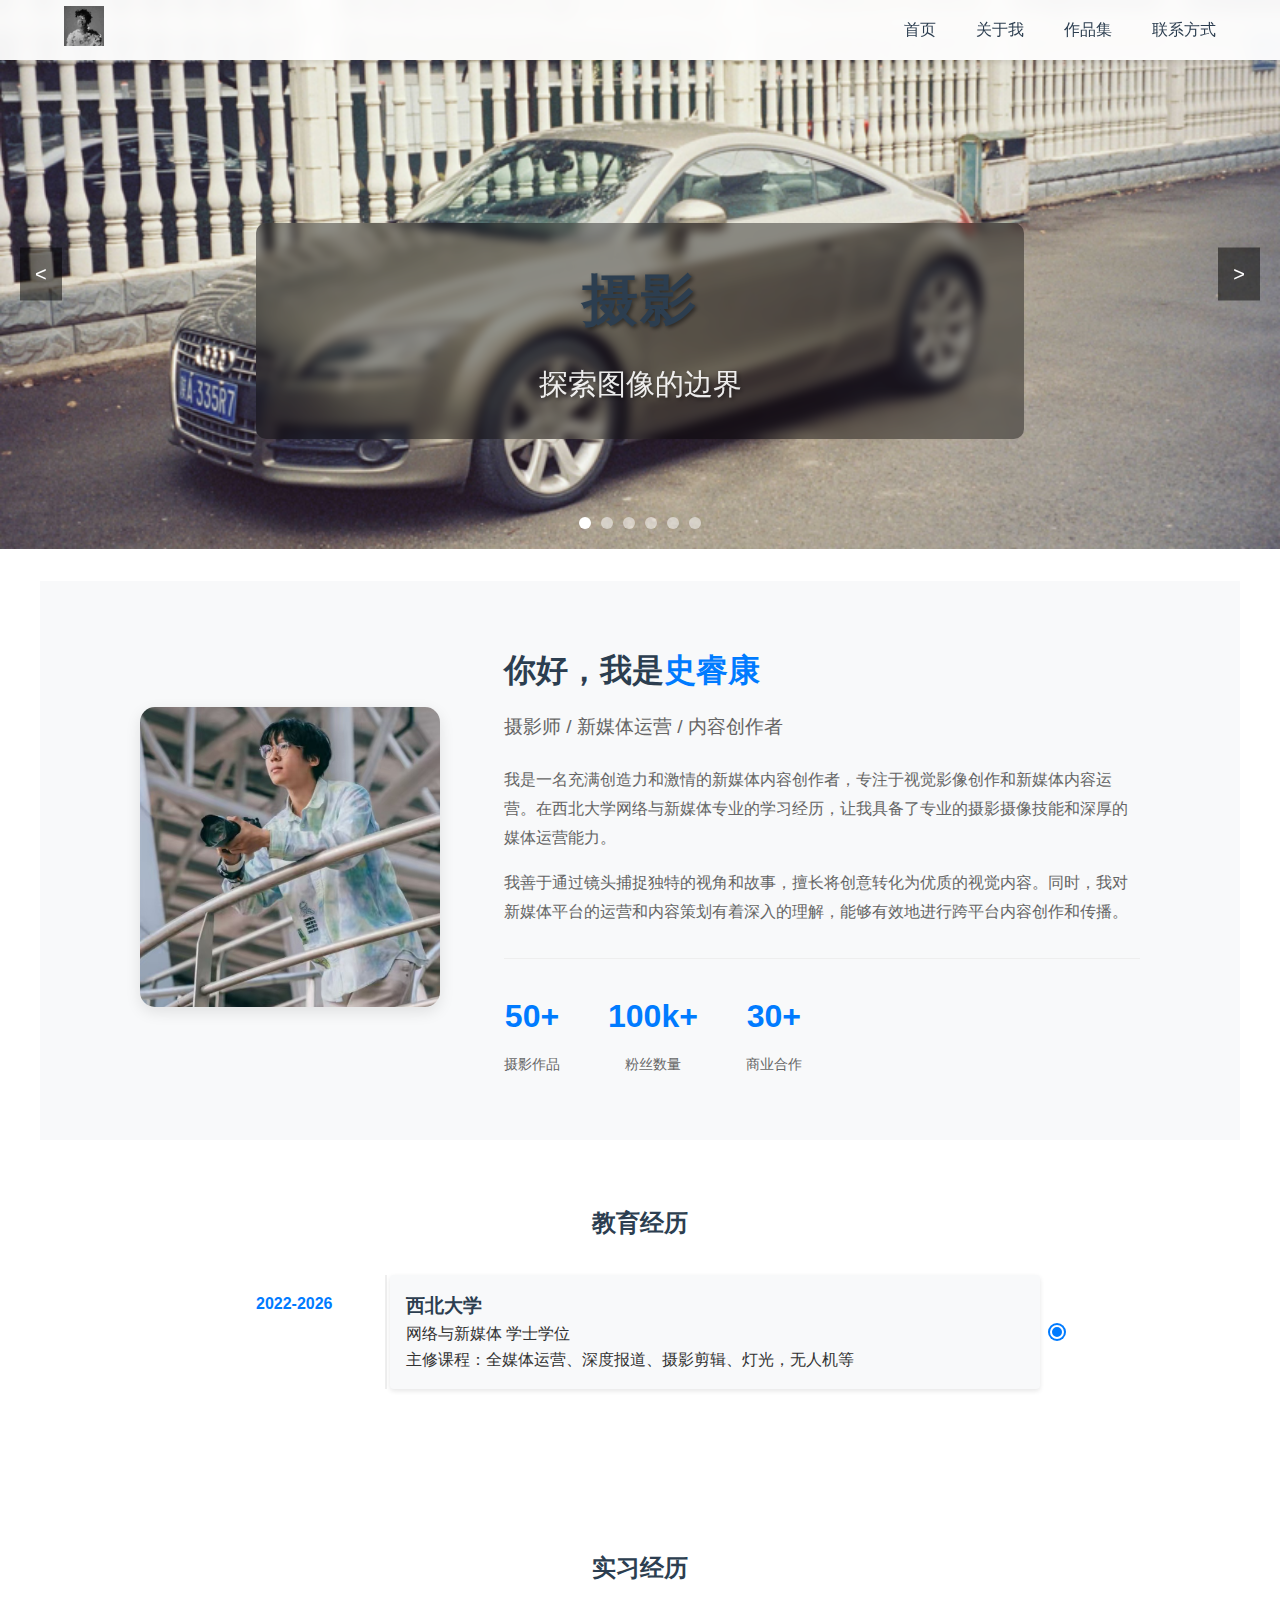
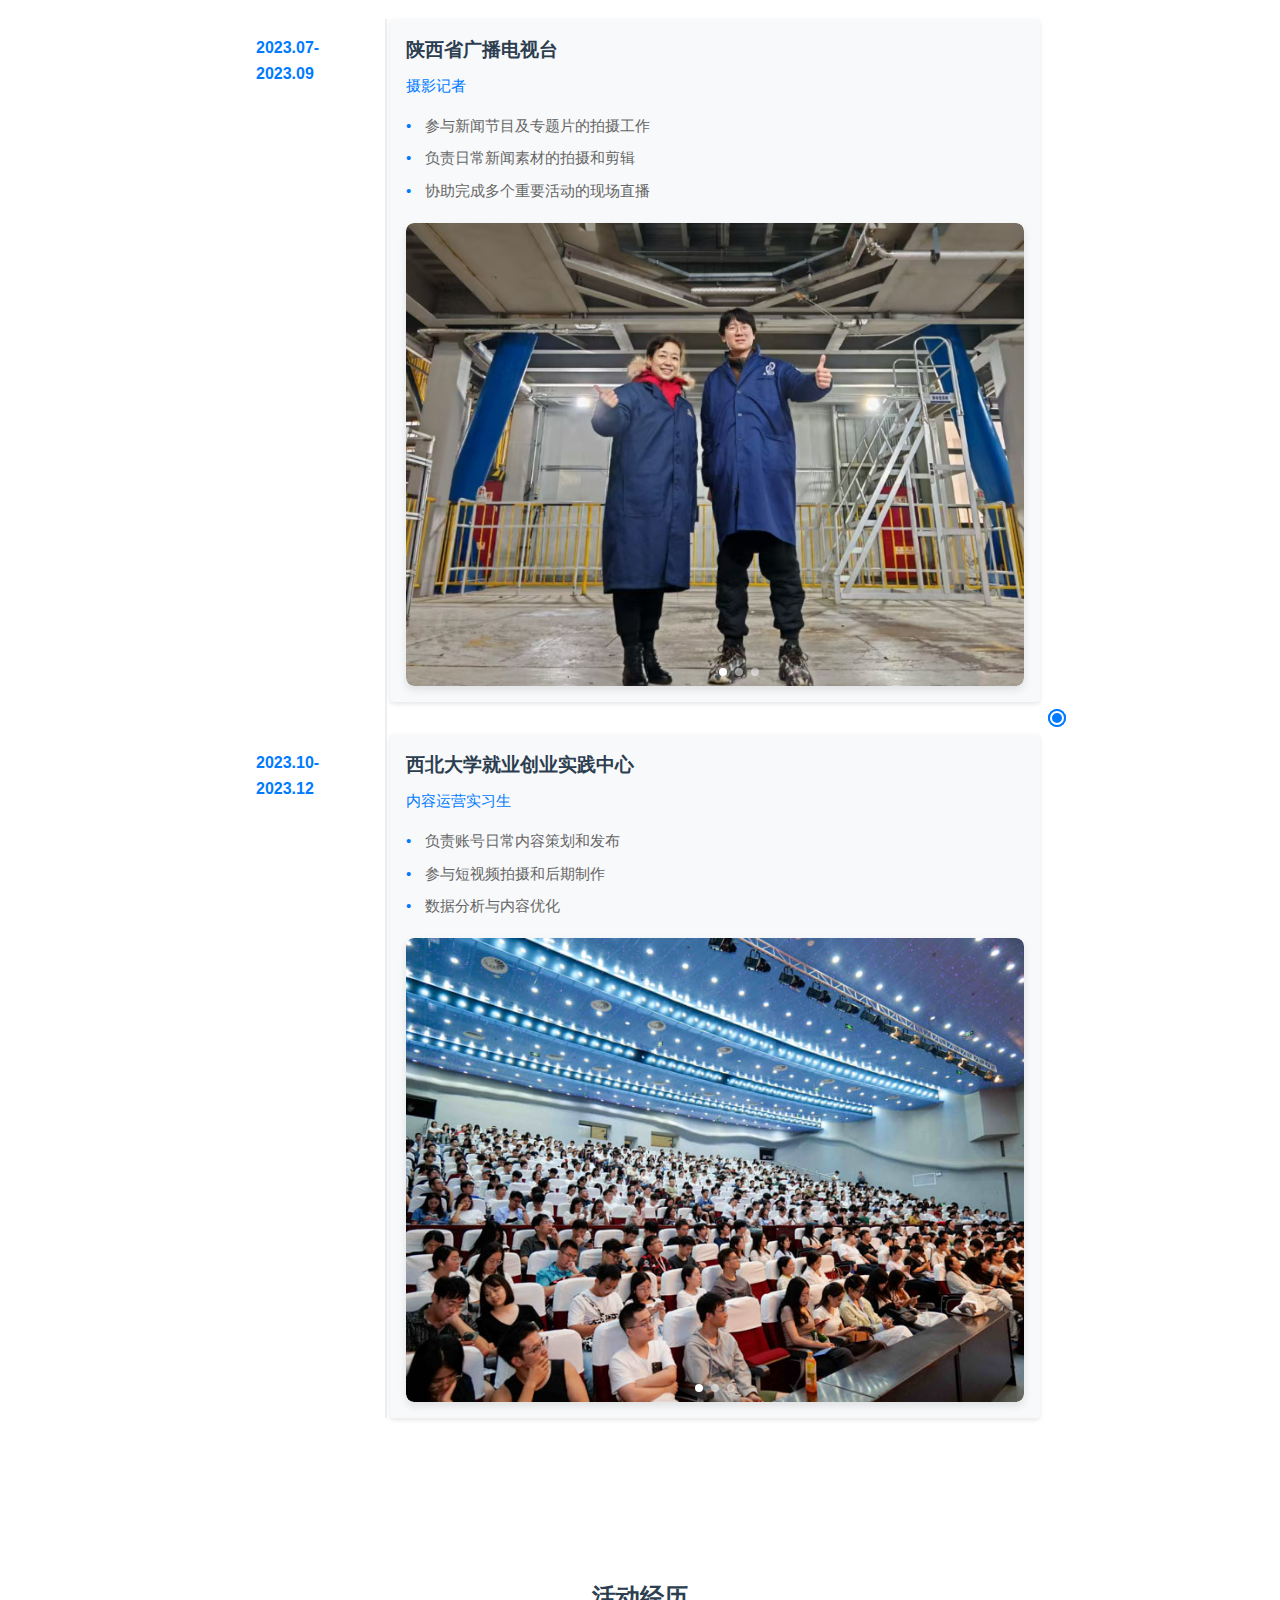
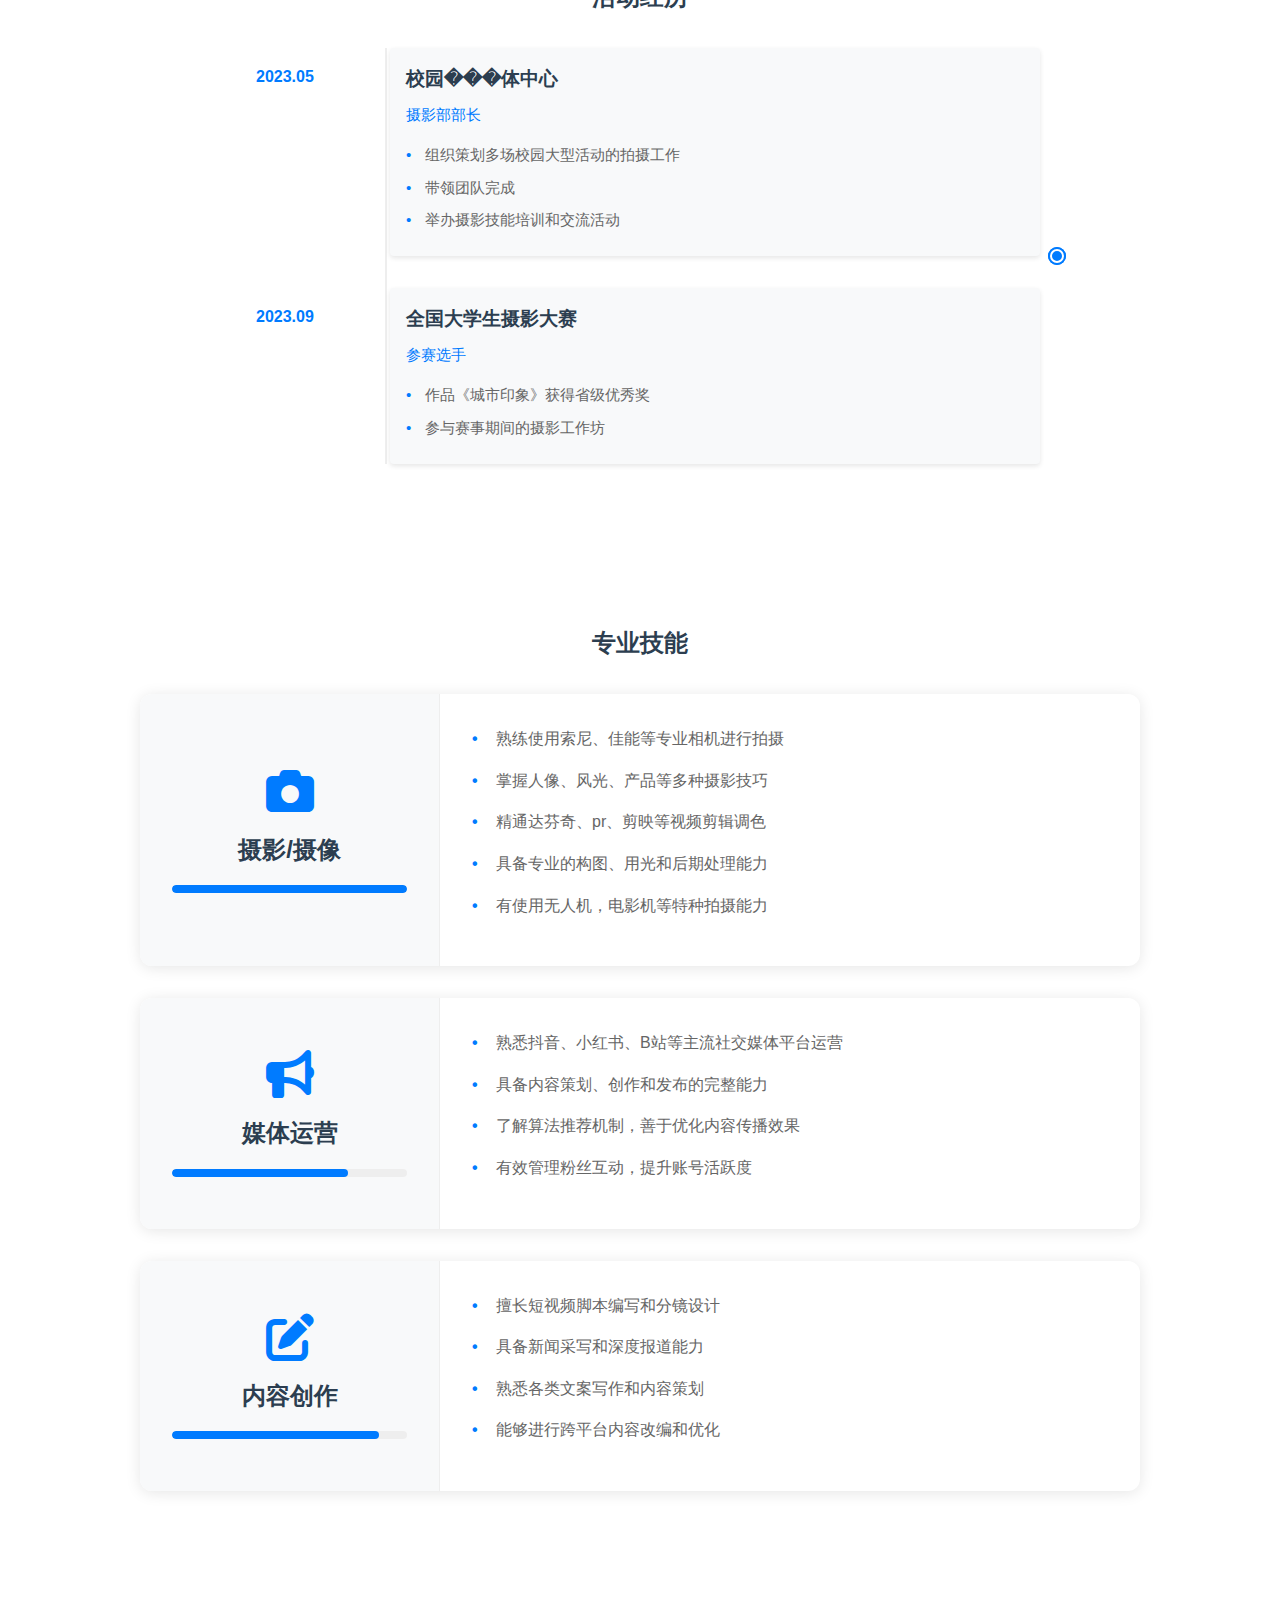
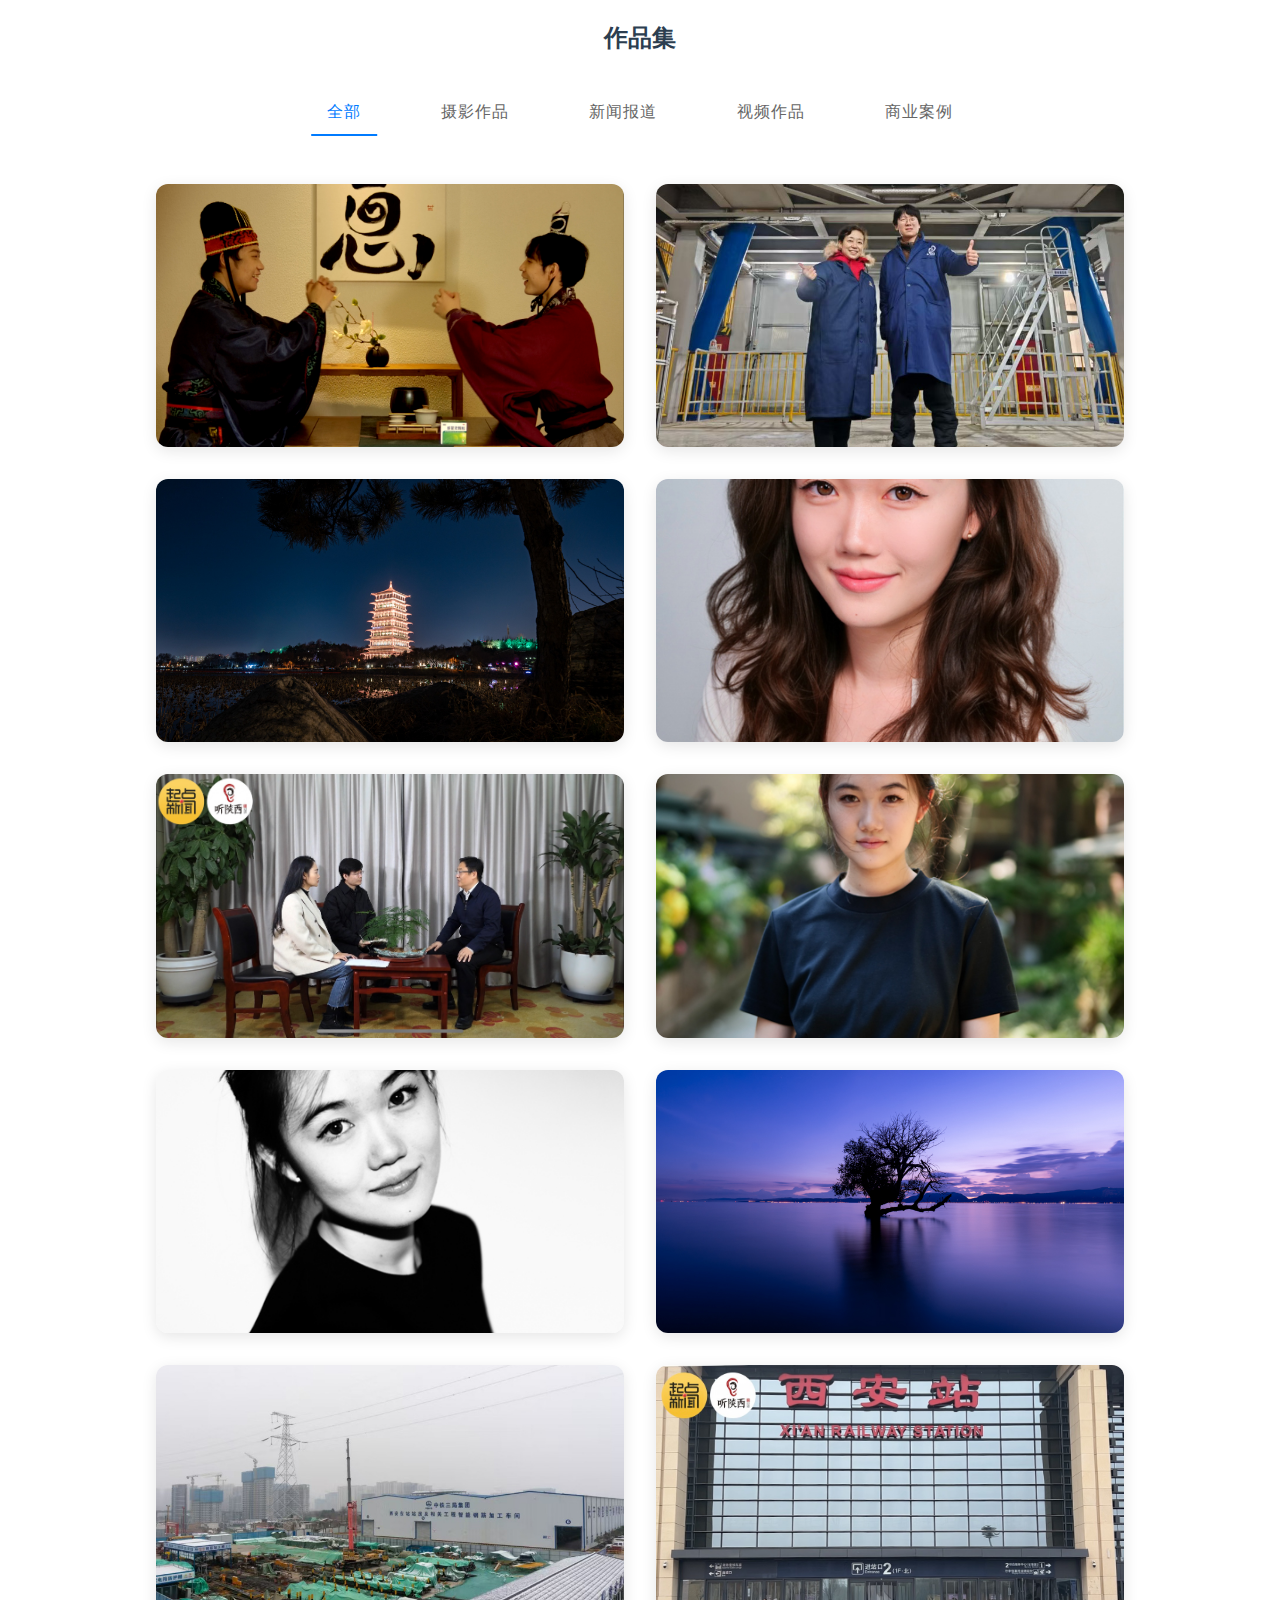
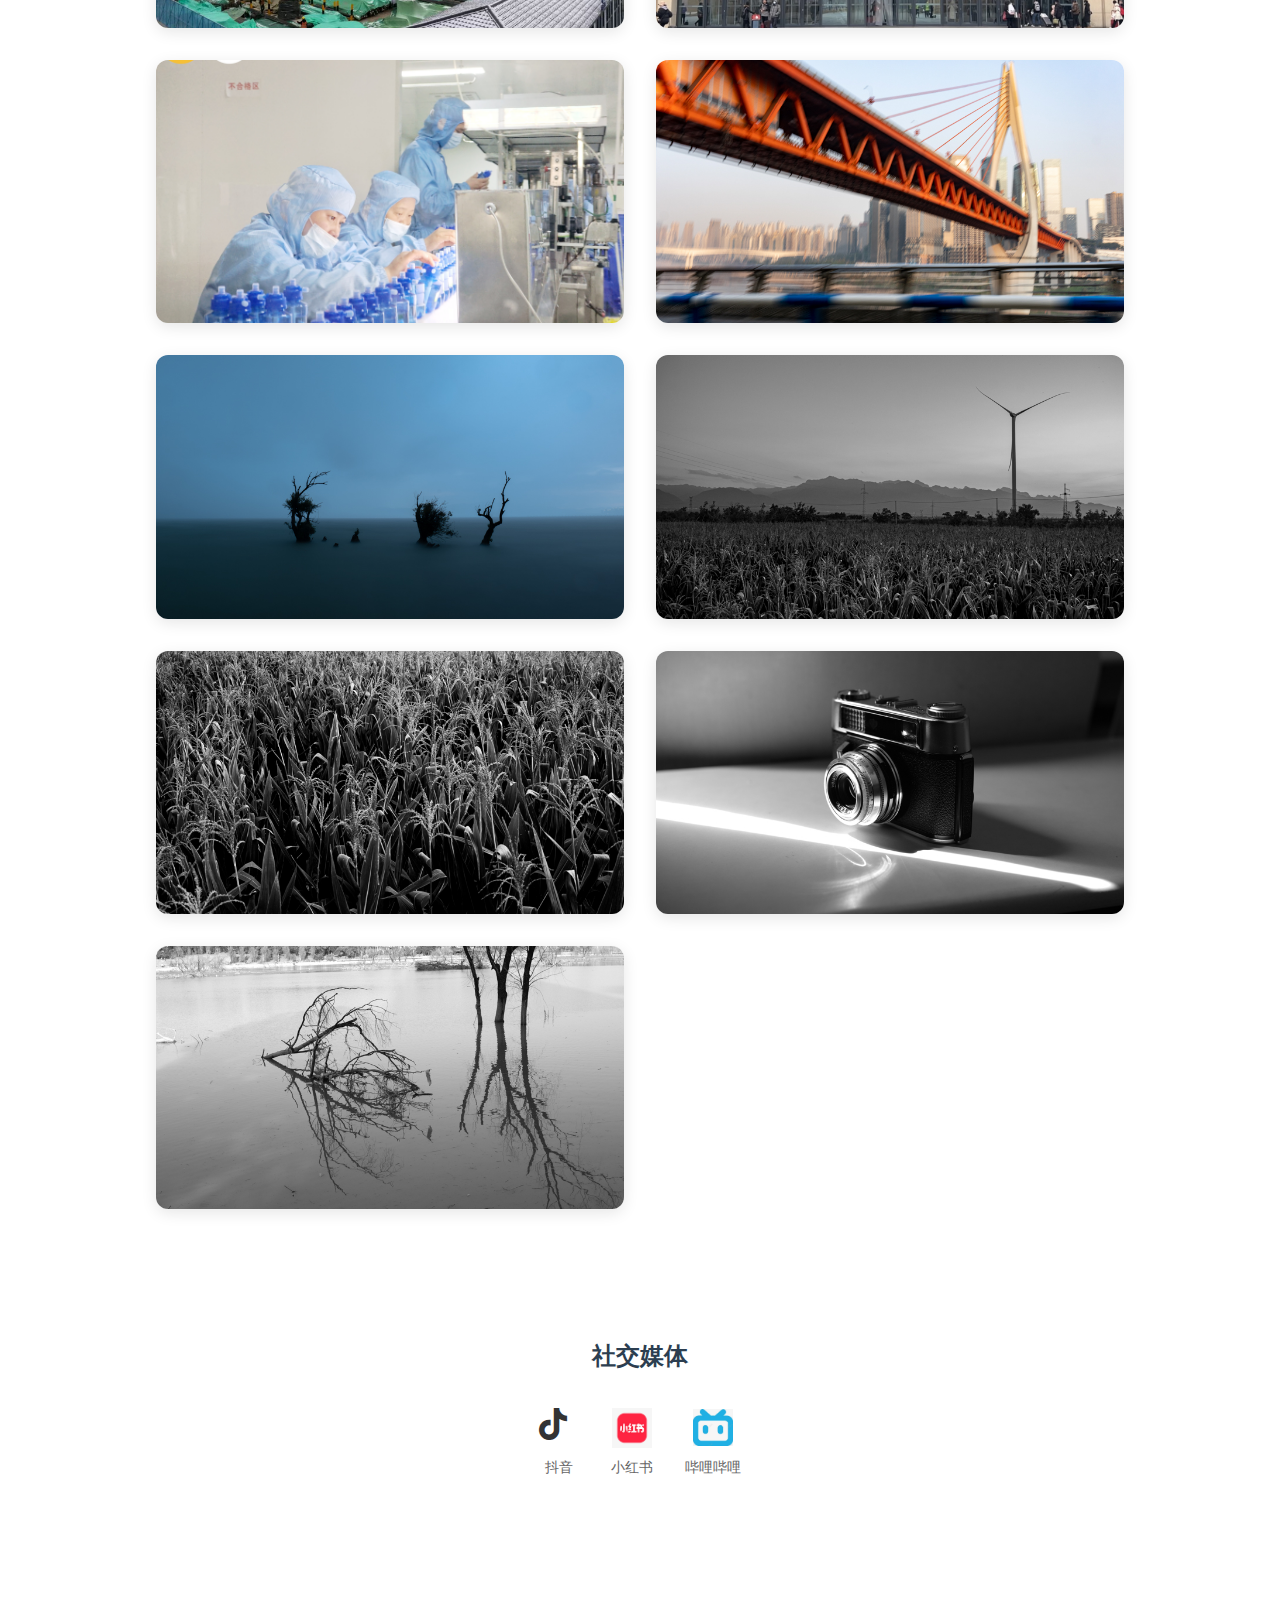
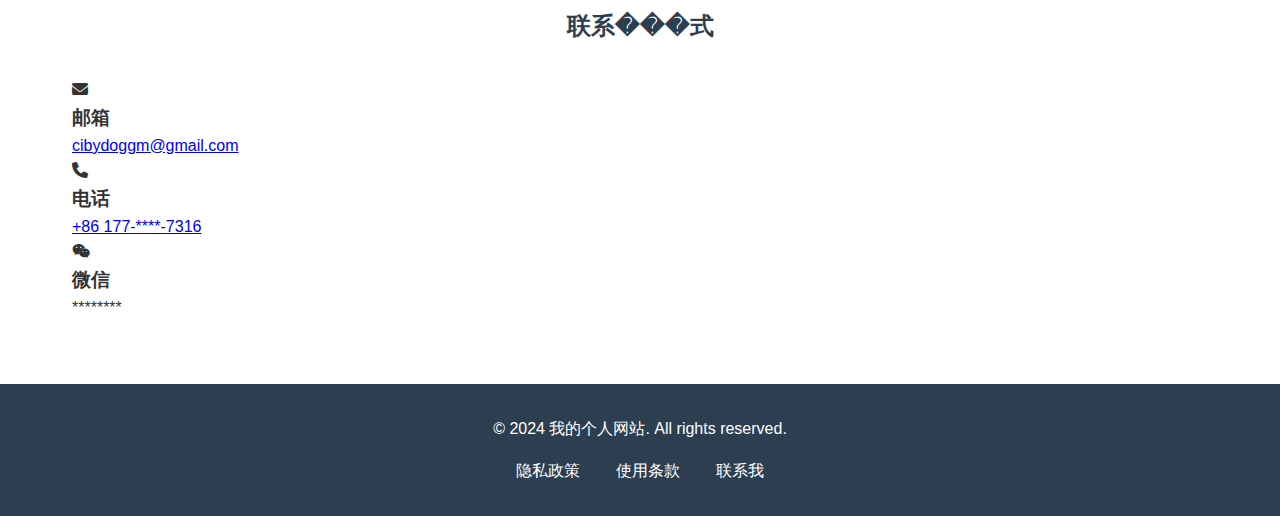
==== commit 5c61849b: "Add files via upload" ====
--- a/index0.html
+++ b/index0.html
@@ -12,16 +12,18 @@
 </head>
 <body>
     <!-- 导航栏 -->
-    <nav class="navbar">
+    <nav class="navbar" aria-label="主导航">
         <div class="nav-brand">
-            <a href="#"><img src="./images/logo.jpg" alt="Logo" class="logo"></a>
+            <a href="index0.html" aria-label="返回主页">
+                <img src="./images/logo.jpg" alt="史睿康的个人网站 Logo" class="logo">
+            </a>
         </div>
-        <button class="nav-toggle">
+        <button class="nav-toggle" aria-label="切换导航菜单">
             <span class="hamburger"></span>
         </button>
         <div class="nav-menu">
             <ul>
-                <li><a href="#home">首页</a></li>
+                <li><a href="#home" class="active">首页</a></li>
                 <li><a href="index01.html">关于我</a></li>
                 <li><a href="index02.html">作品集</a></li>
                 <li><a href="#contact">联系方式</a></li>
@@ -203,7 +205,7 @@
                 <div class="timeline-item">
                     <div class="timeline-date">2023.05</div>
                     <div class="timeline-content">
-                        <h3>校园媒体中心</h3>
+                        <h3>校园���体中心</h3>
                         <p class="timeline-role">摄影部部长</p>
                         <ul class="timeline-details">
                             <li>组织策划多场校园大型活动的拍摄工作</li>
@@ -316,7 +318,7 @@
                 <div class="portfolio-item" data-category="news">
                     <img src="images/experience/tv1.jpg" alt="航天试车报道">
                     <div class="portfolio-overlay">
-                        <h3>新春走基层 站好试车"第一班岗"</h3>
+                        <h3>新春走基层 站好���车"第一班岗"</h3>
                         <p>陕西广电融媒体集团·起点新闻报道</p>
                         <div class="portfolio-tags">
                             <span>新春走基层</span>
@@ -331,7 +333,7 @@
                     </div>
                 </div>
 
-                <!-- 摄影��品 -->
+                <!-- 摄影作品 -->
                 <div class="portfolio-item" data-category="photo">
                     <img src="images/photo/c1.jpg" alt="风光摄影">
                     <div class="portfolio-overlay">
@@ -609,7 +611,7 @@
 
         <!-- 联系方式部分 -->
         <section id="contact" class="section contact-section">
-            <h2>联系方式</h2>
+            <h2>联系���式</h2>
             <div class="contact-container">
                 <div class="contact-info">
                     <div class="contact-item">
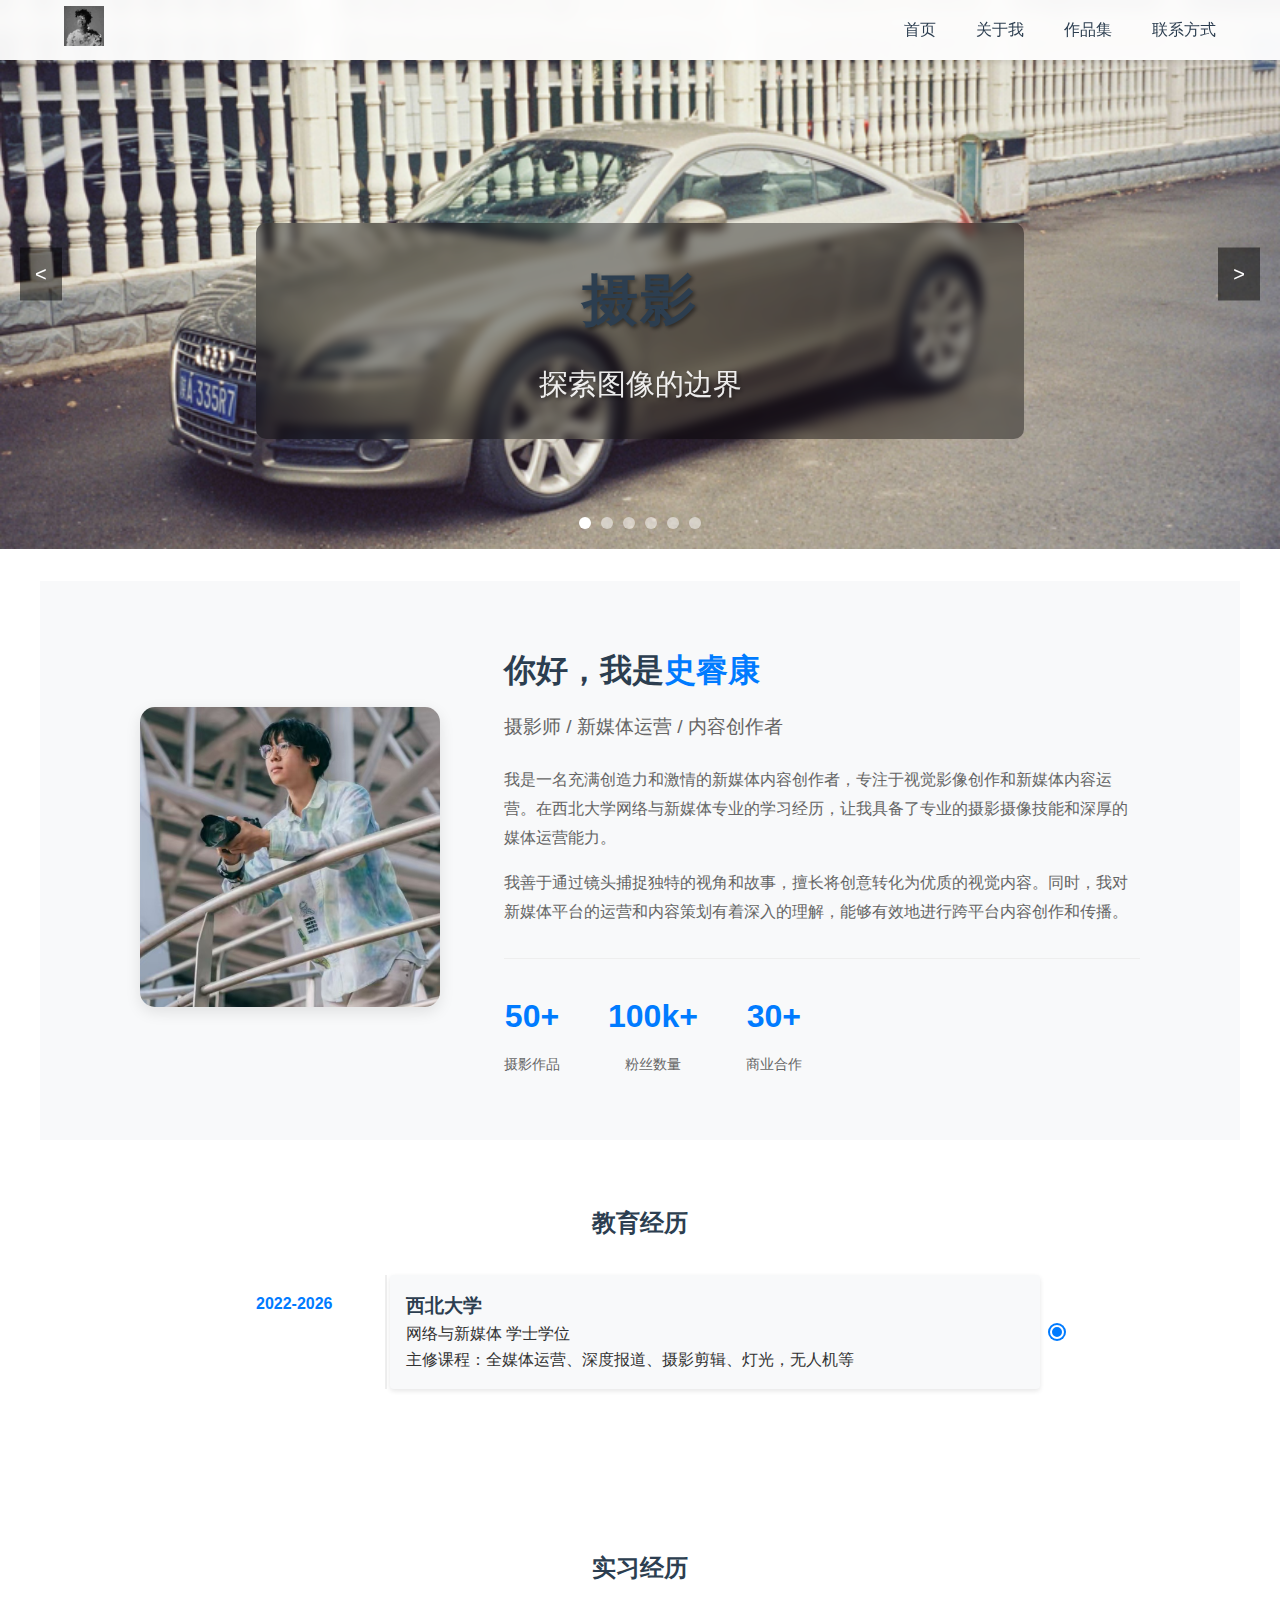
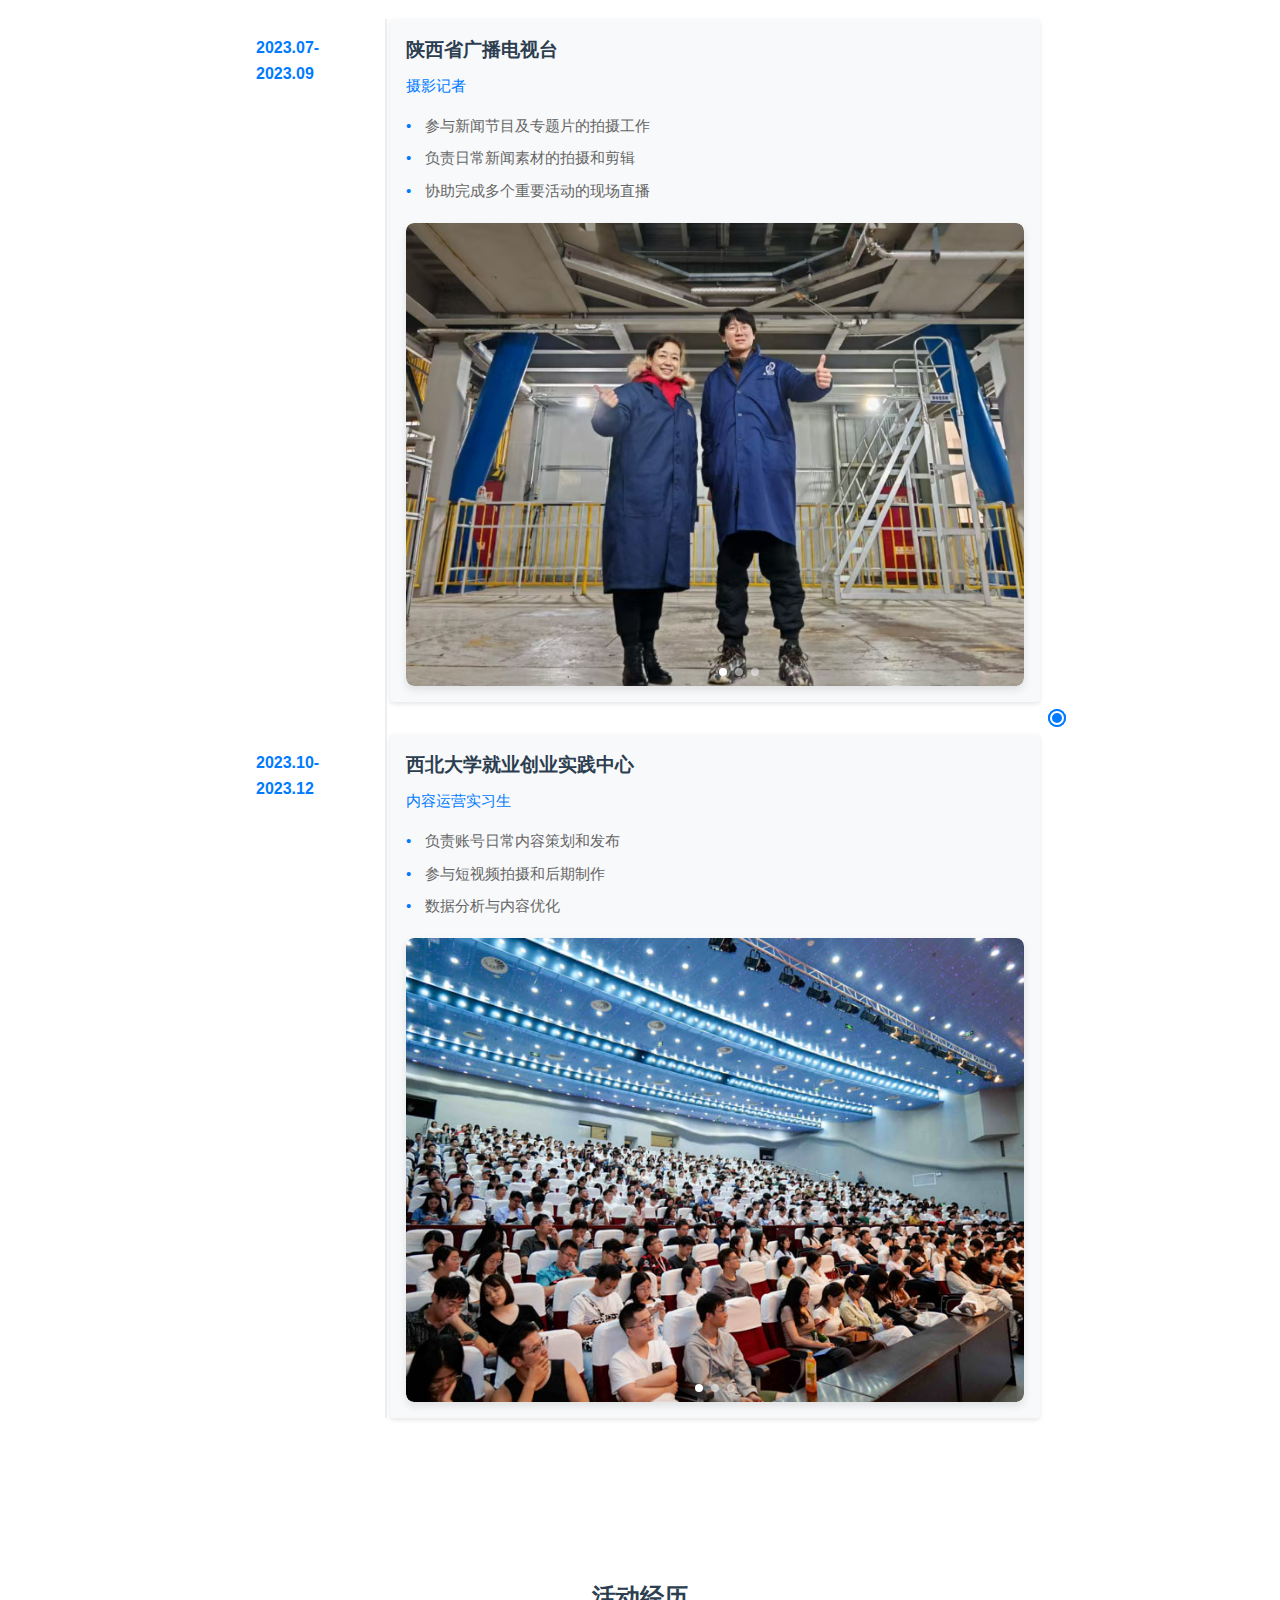
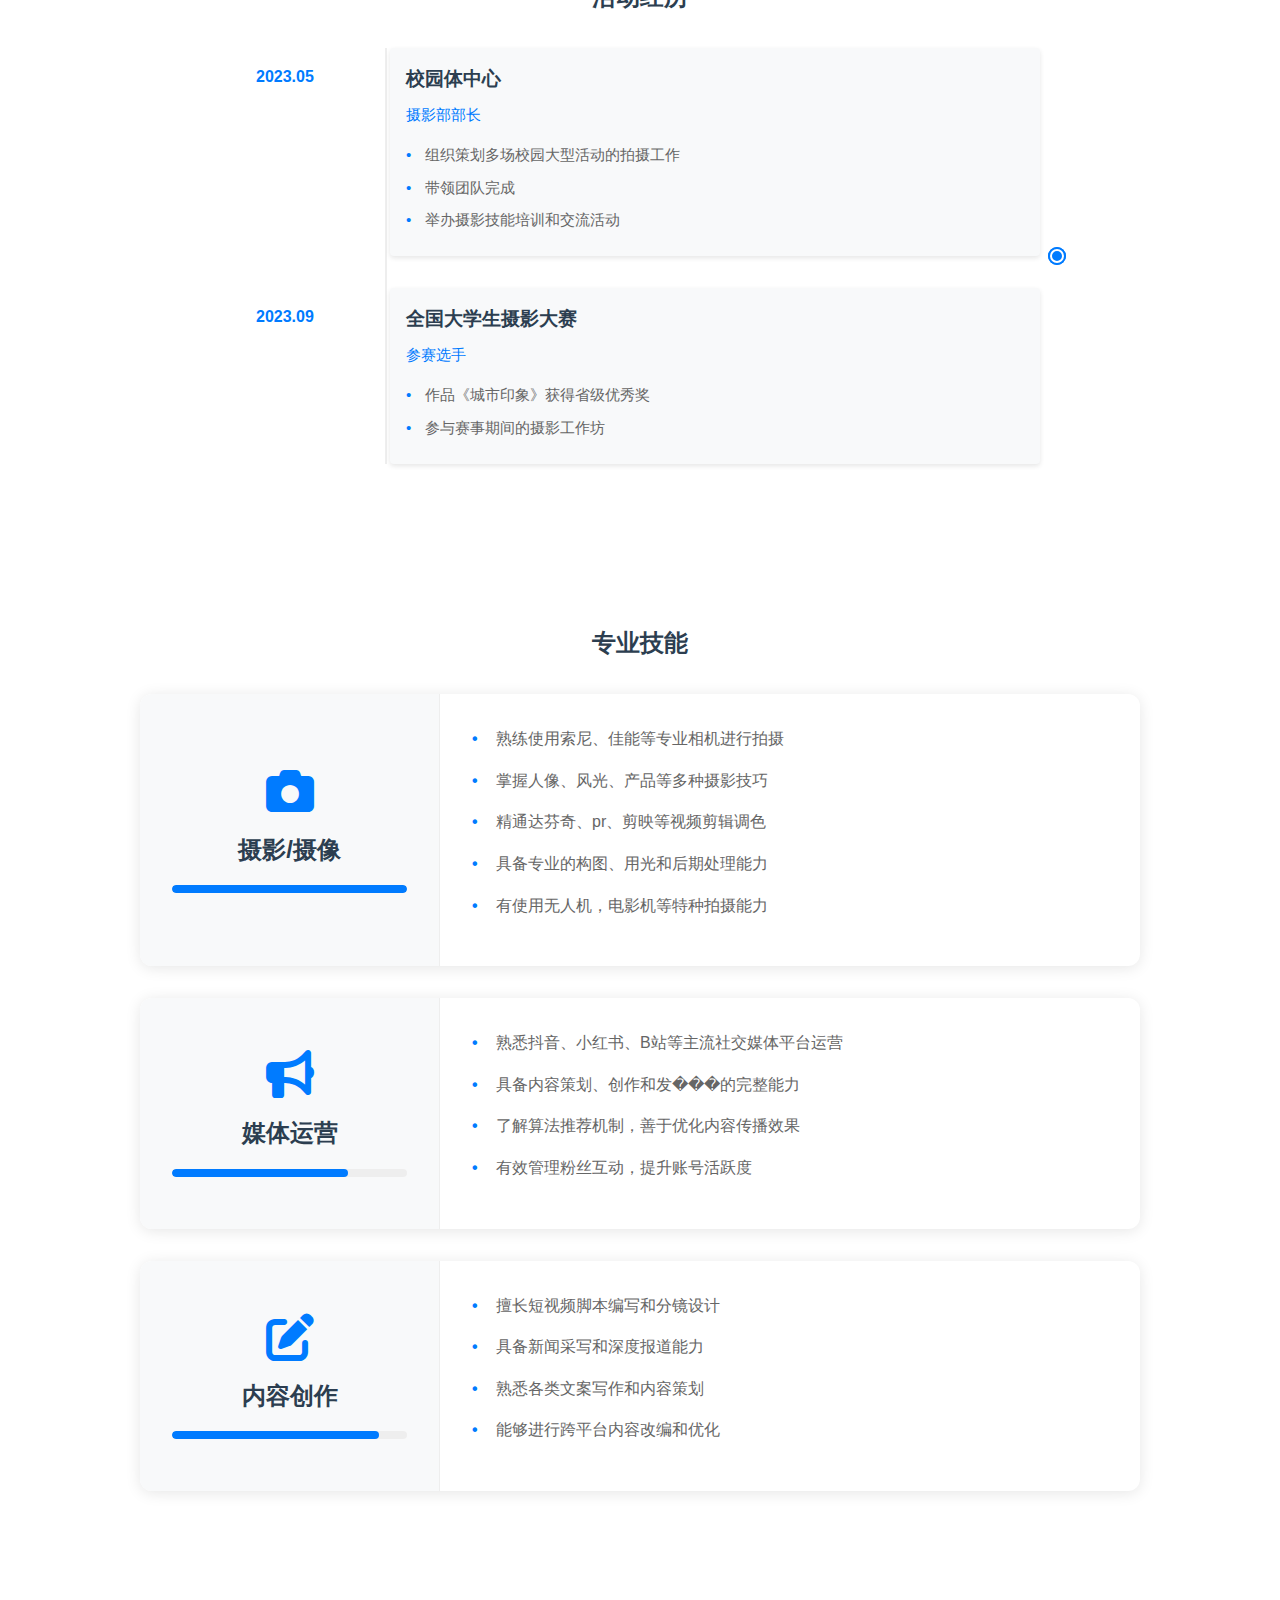
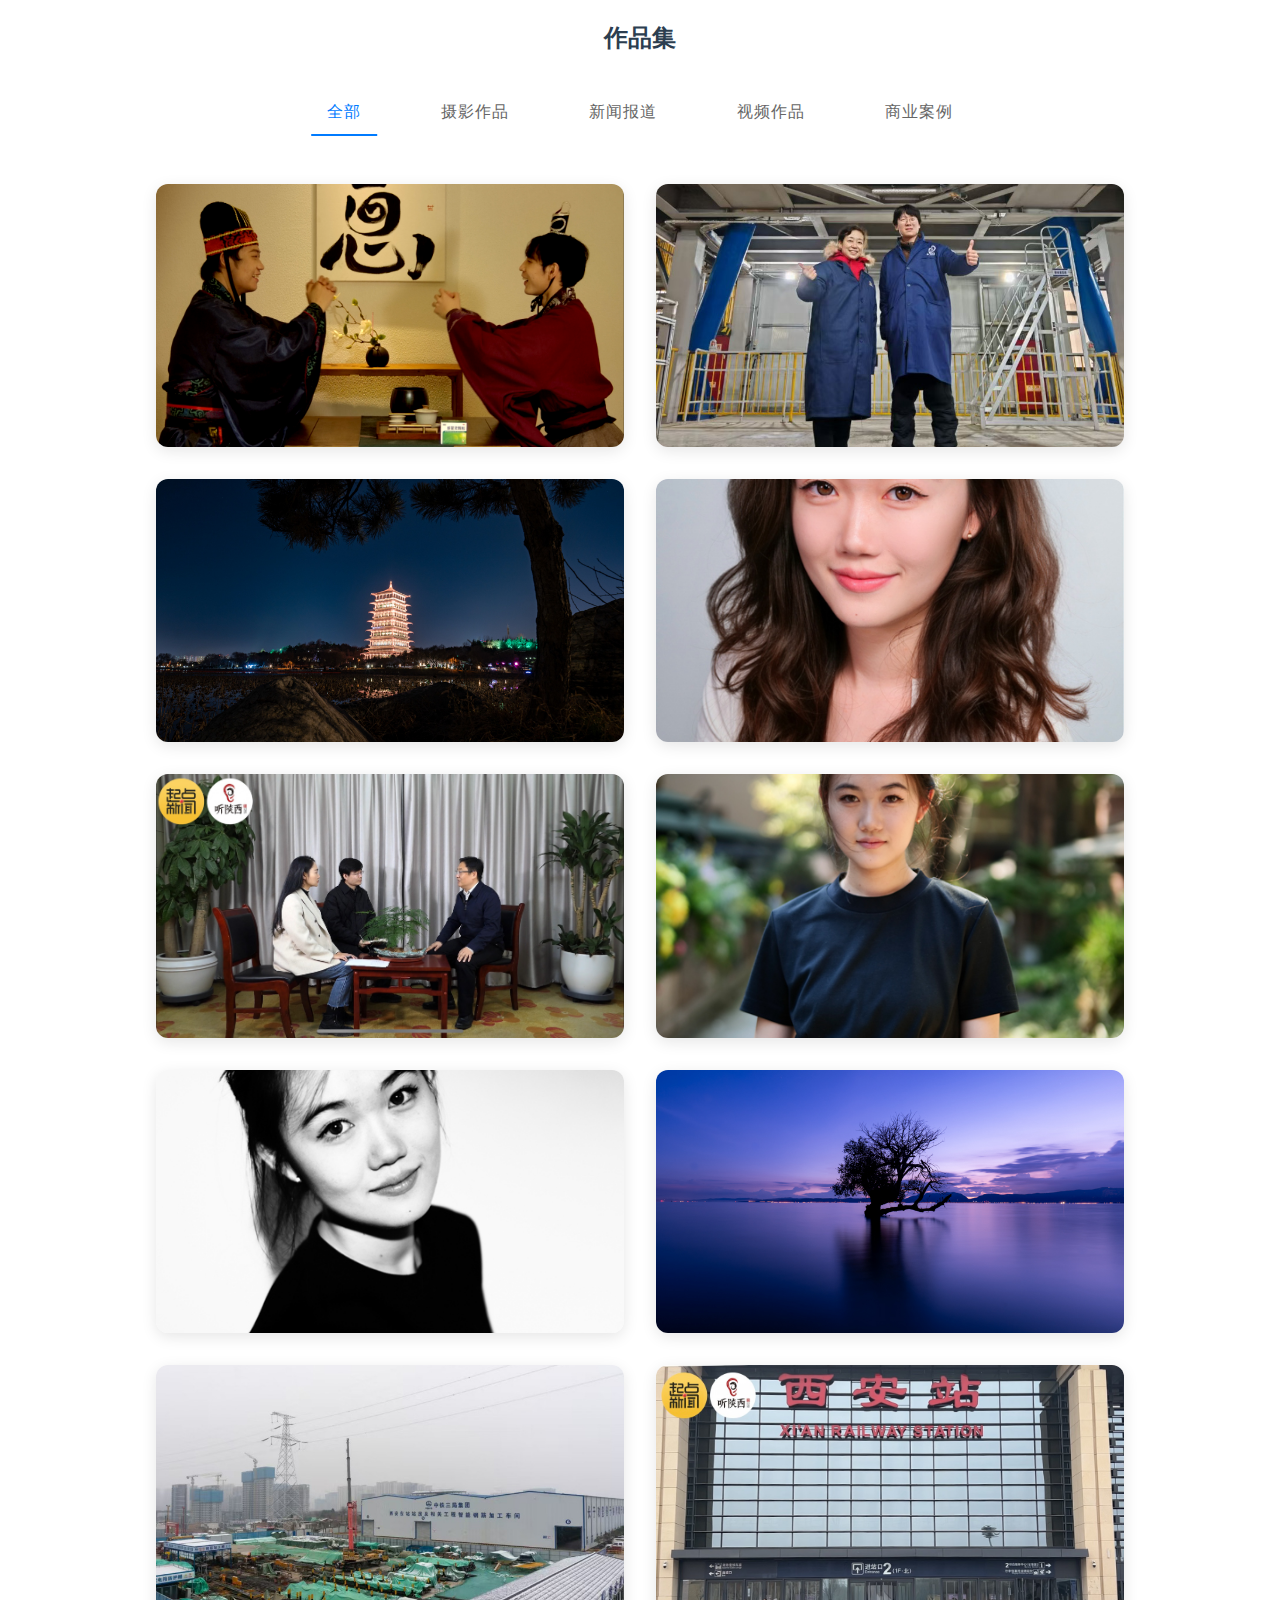
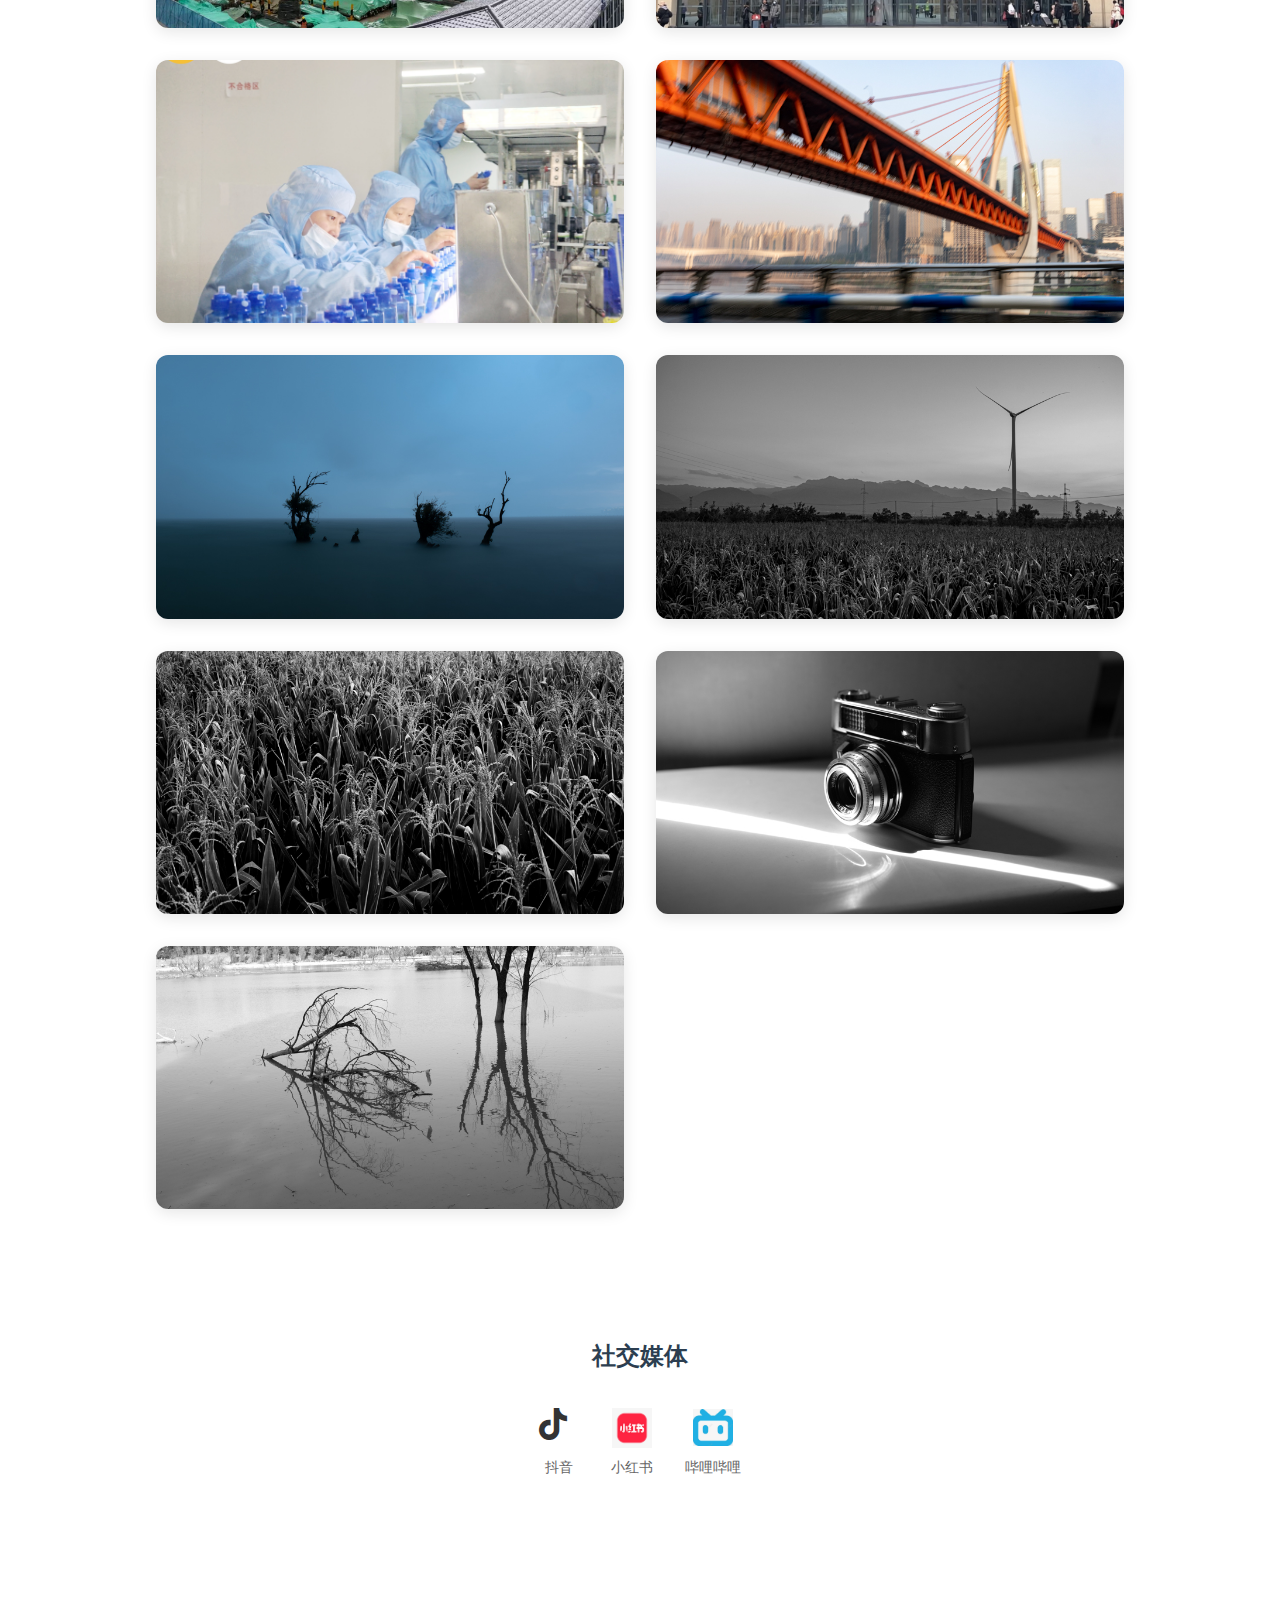
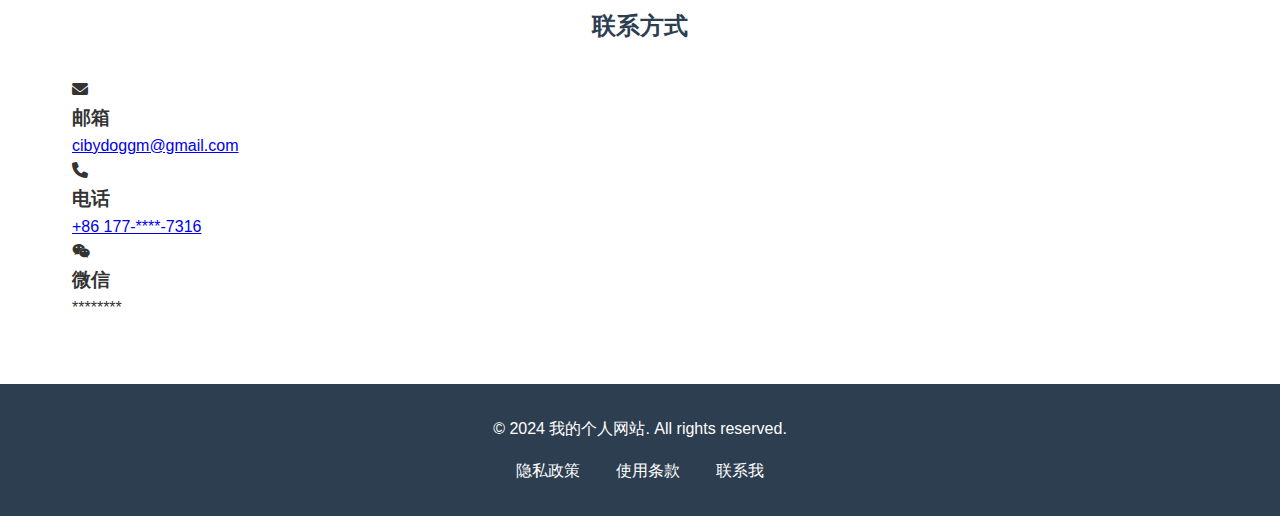
==== commit 6e030139: "Add files via upload" ====
--- a/index0.html
+++ b/index0.html
@@ -23,7 +23,7 @@
         </button>
         <div class="nav-menu">
             <ul>
-                <li><a href="#home" class="active">首页</a></li>
+                <li><a href="#" class="active">首页</a></li>
                 <li><a href="index01.html">关于我</a></li>
                 <li><a href="index02.html">作品集</a></li>
                 <li><a href="#contact">联系方式</a></li>
@@ -138,7 +138,7 @@
             <div class="experience-container">
                 <!-- 左侧时间轴 -->
                 <div class="timeline">
-                    <!-- 第一段实习经历 -->
+                    <!-- 第��段实习经历 -->
                     <div class="timeline-item">
                         <div class="timeline-date">2023.07-2023.09</div>
                         <div class="timeline-content">
@@ -205,7 +205,7 @@
                 <div class="timeline-item">
                     <div class="timeline-date">2023.05</div>
                     <div class="timeline-content">
-                        <h3>校园���体中心</h3>
+                        <h3>校园体中心</h3>
                         <p class="timeline-role">摄影部部长</p>
                         <ul class="timeline-details">
                             <li>组织策划多场校园大型活动的拍摄工作</li>
@@ -261,7 +261,7 @@
                     <div class="skill-description">
                         <ul>
                             <li>熟悉抖音、小红书、B站等主流社交媒体平台运营</li>
-                            <li>具备内容策划、创作和发布的完整能力</li>
+                            <li>具备内容策划、创作和发���的完整能力</li>
                             <li>了解算法推荐机制，善于优化内容传播效果</li>
                             <li>有效管理粉丝互动，提升账号活跃度</li>
                         </ul>
@@ -318,7 +318,7 @@
                 <div class="portfolio-item" data-category="news">
                     <img src="images/experience/tv1.jpg" alt="航天试车报道">
                     <div class="portfolio-overlay">
-                        <h3>新春走基层 站好���车"第一班岗"</h3>
+                        <h3>新春走基层 站好车"第一班岗"</h3>
                         <p>陕西广电融媒体集团·起点新闻报道</p>
                         <div class="portfolio-tags">
                             <span>新春走基层</span>
@@ -472,7 +472,7 @@
                     <img src="images/experience/tv6.jpg" alt="医疗器械AI报道">
                     <div class="portfolio-overlay">
                         <h3>探寻新质生产力丨西安：医疗器械研发 借力"人工智能"</h3>
-                        <p>陕西广电融媒体集团·起点新闻报道</p>
+                        <p>陕西广电融媒体集团·起点新闻���道</p>
                         <div class="portfolio-tags">
                             <span>科技报道</span>
                             <span>人工智能</span>
@@ -611,18 +611,18 @@
 
         <!-- 联系方式部分 -->
         <section id="contact" class="section contact-section">
-            <h2>联系���式</h2>
+            <h2>联系方式</h2>
             <div class="contact-container">
                 <div class="contact-info">
                     <div class="contact-item">
                         <i class="fas fa-envelope"></i>
                         <h3>邮箱</h3>
-                        <p><a href="cibydoggm@gmail.com.com">cibydoggm@gmail.com</a></p>
+                        <p><a href="mailto:cibydoggm@gmail.com">cibydoggm@gmail.com</a></p>
                     </div>
                     <div class="contact-item">
                         <i class="fas fa-phone"></i>
                         <h3>电话</h3>
-                        <p><a href="+86 177-****-7316">+86 177-****-7316</a></p>
+                        <p><a href="tel:+8617700007316">+86 177-****-7316</a></p>
                     </div>
                     <div class="contact-item">
                         <i class="fab fa-weixin"></i>
@@ -641,7 +641,7 @@
             <div class="footer-links">
                 <a href="#">隐私政策</a>
                 <a href="#">使用条款</a>
-                <a href="mailto:your.email@example.com">联系我</a>
+                <a href="mailto:cibydoggm@gmail.com">联系我</a>
             </div>
         </div>
     </footer>
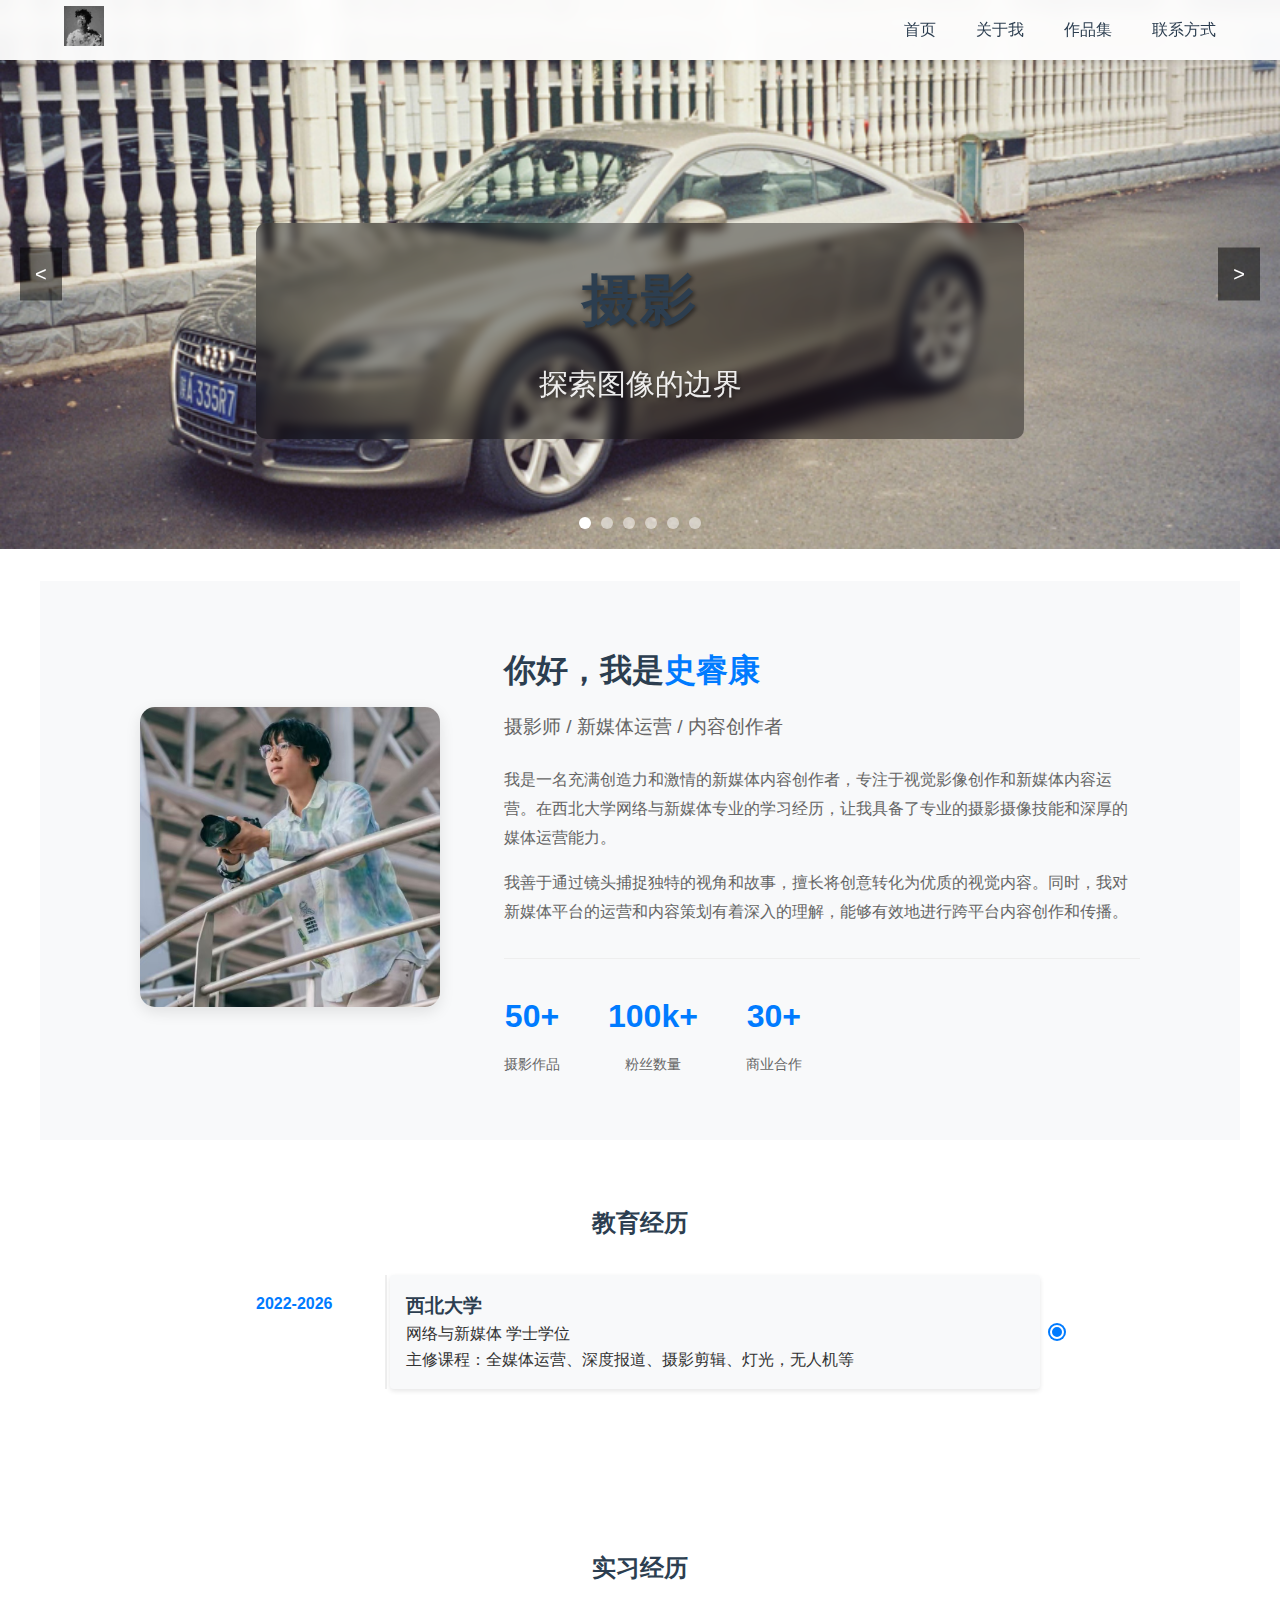
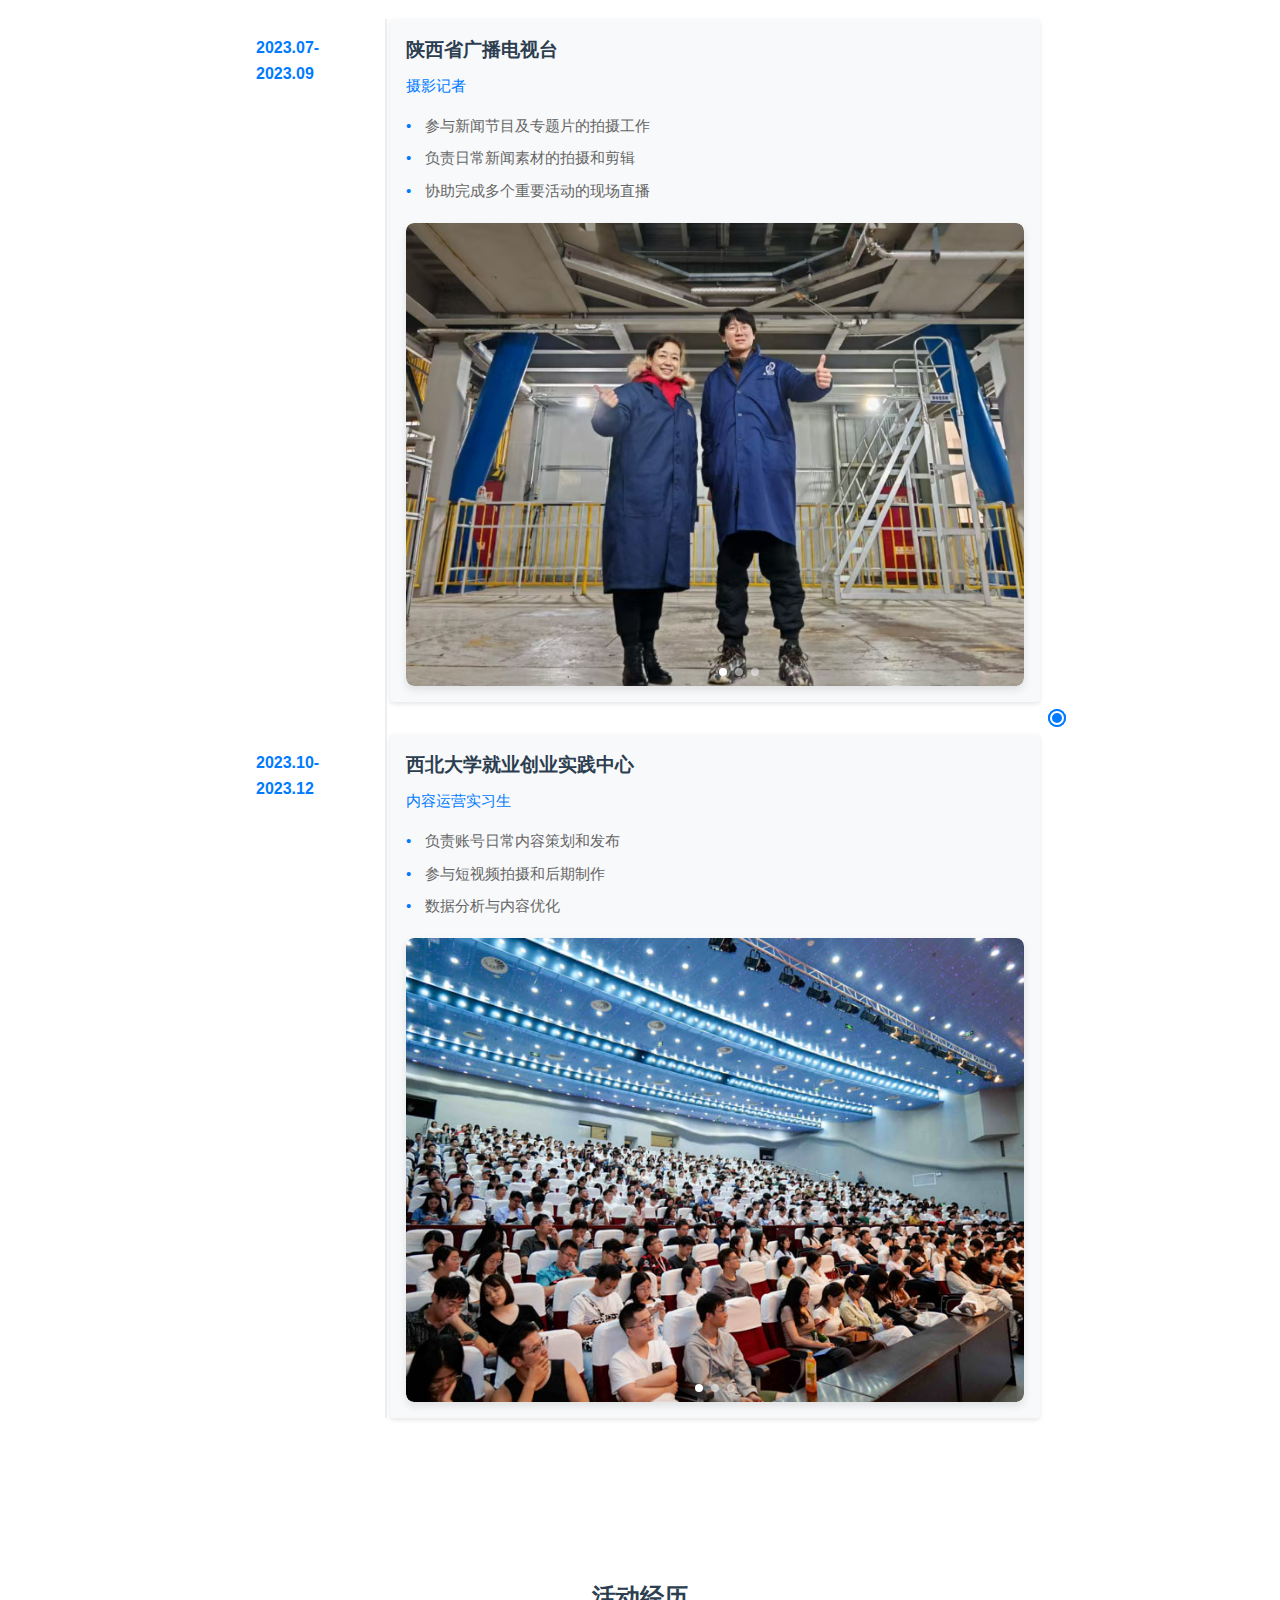
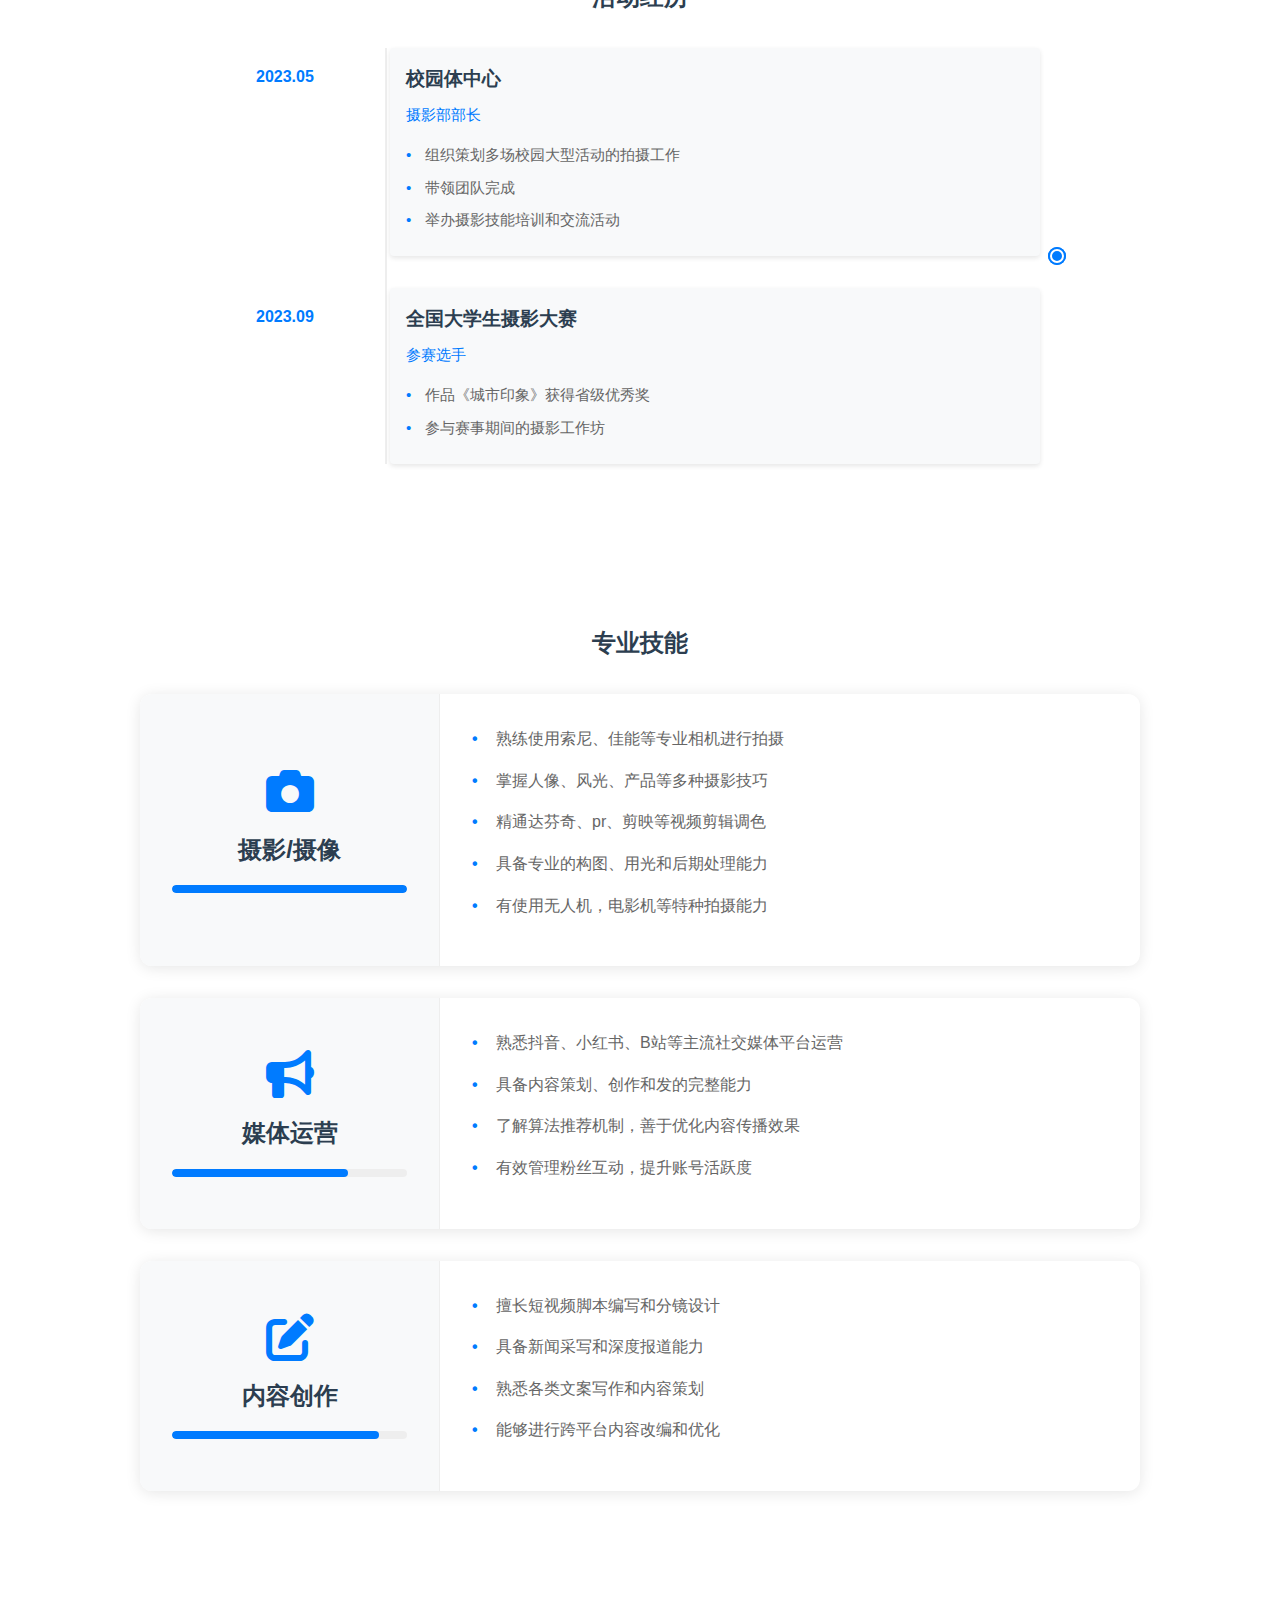
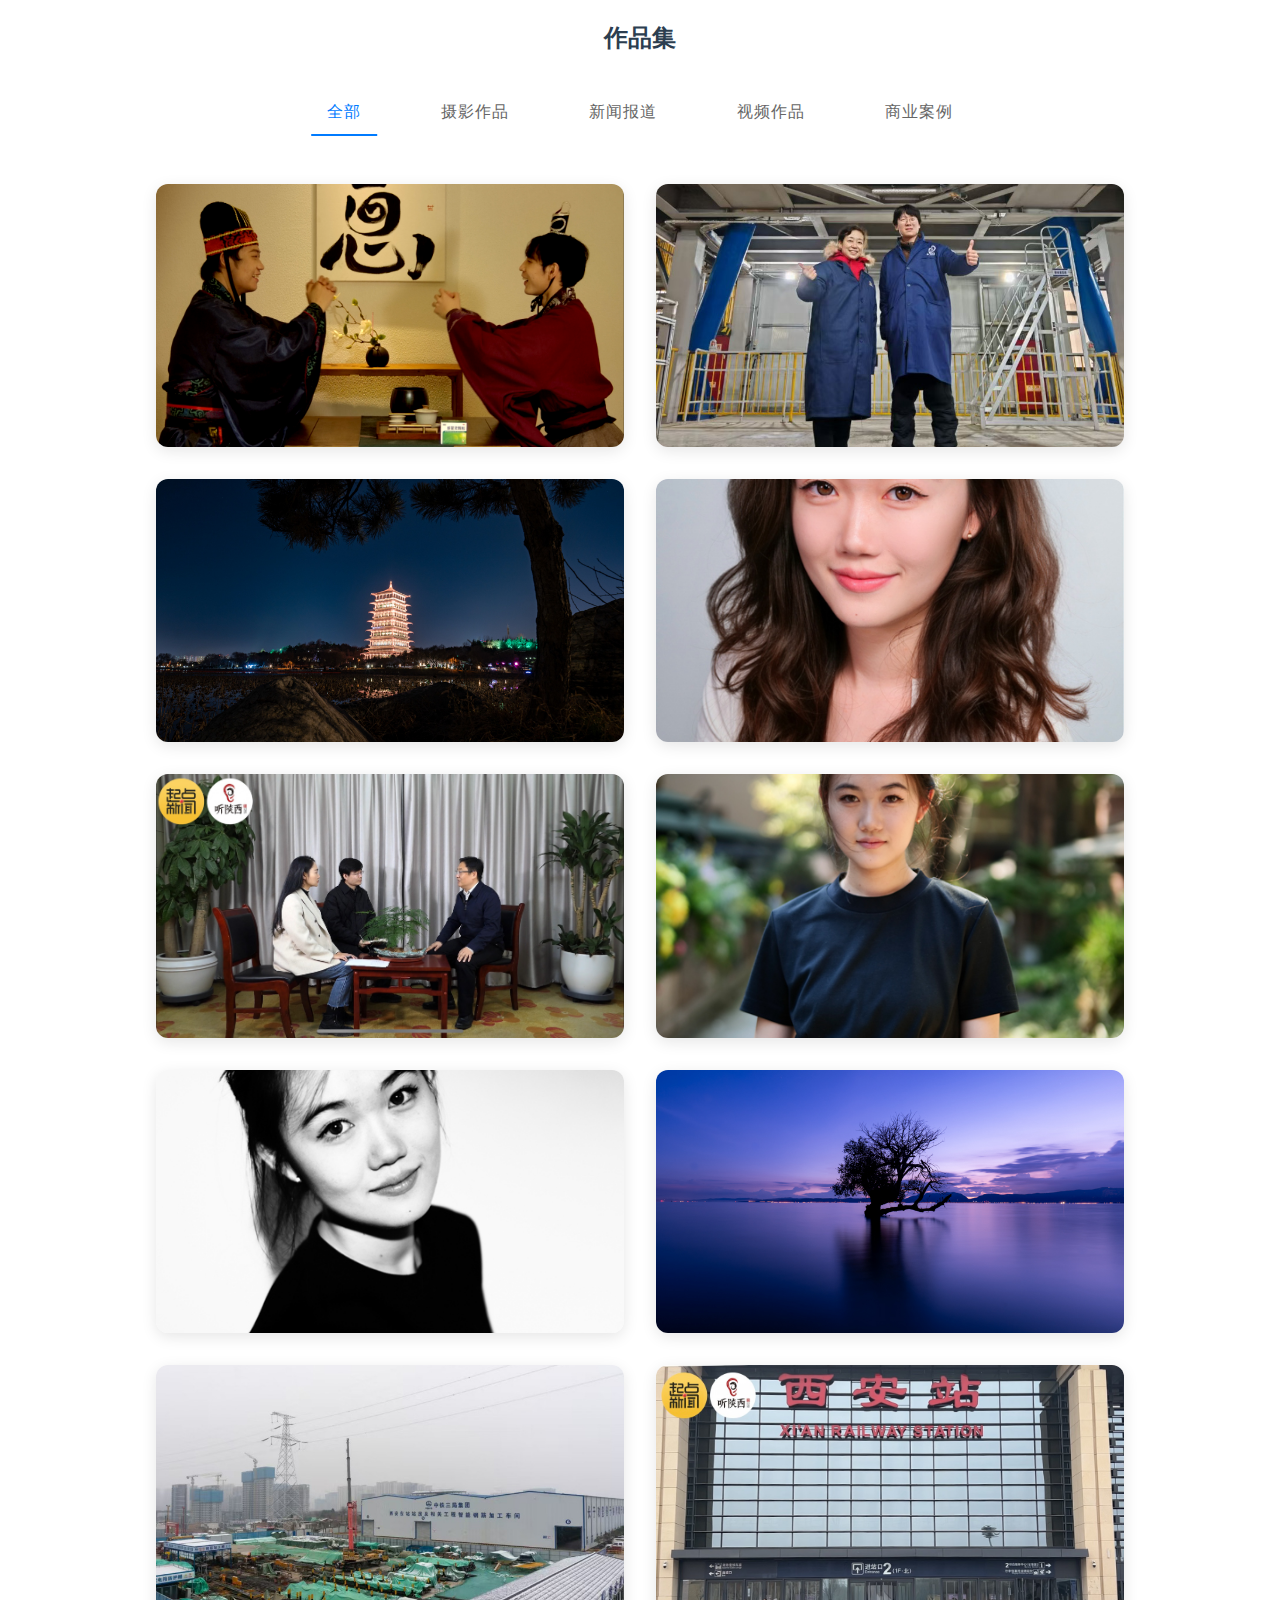
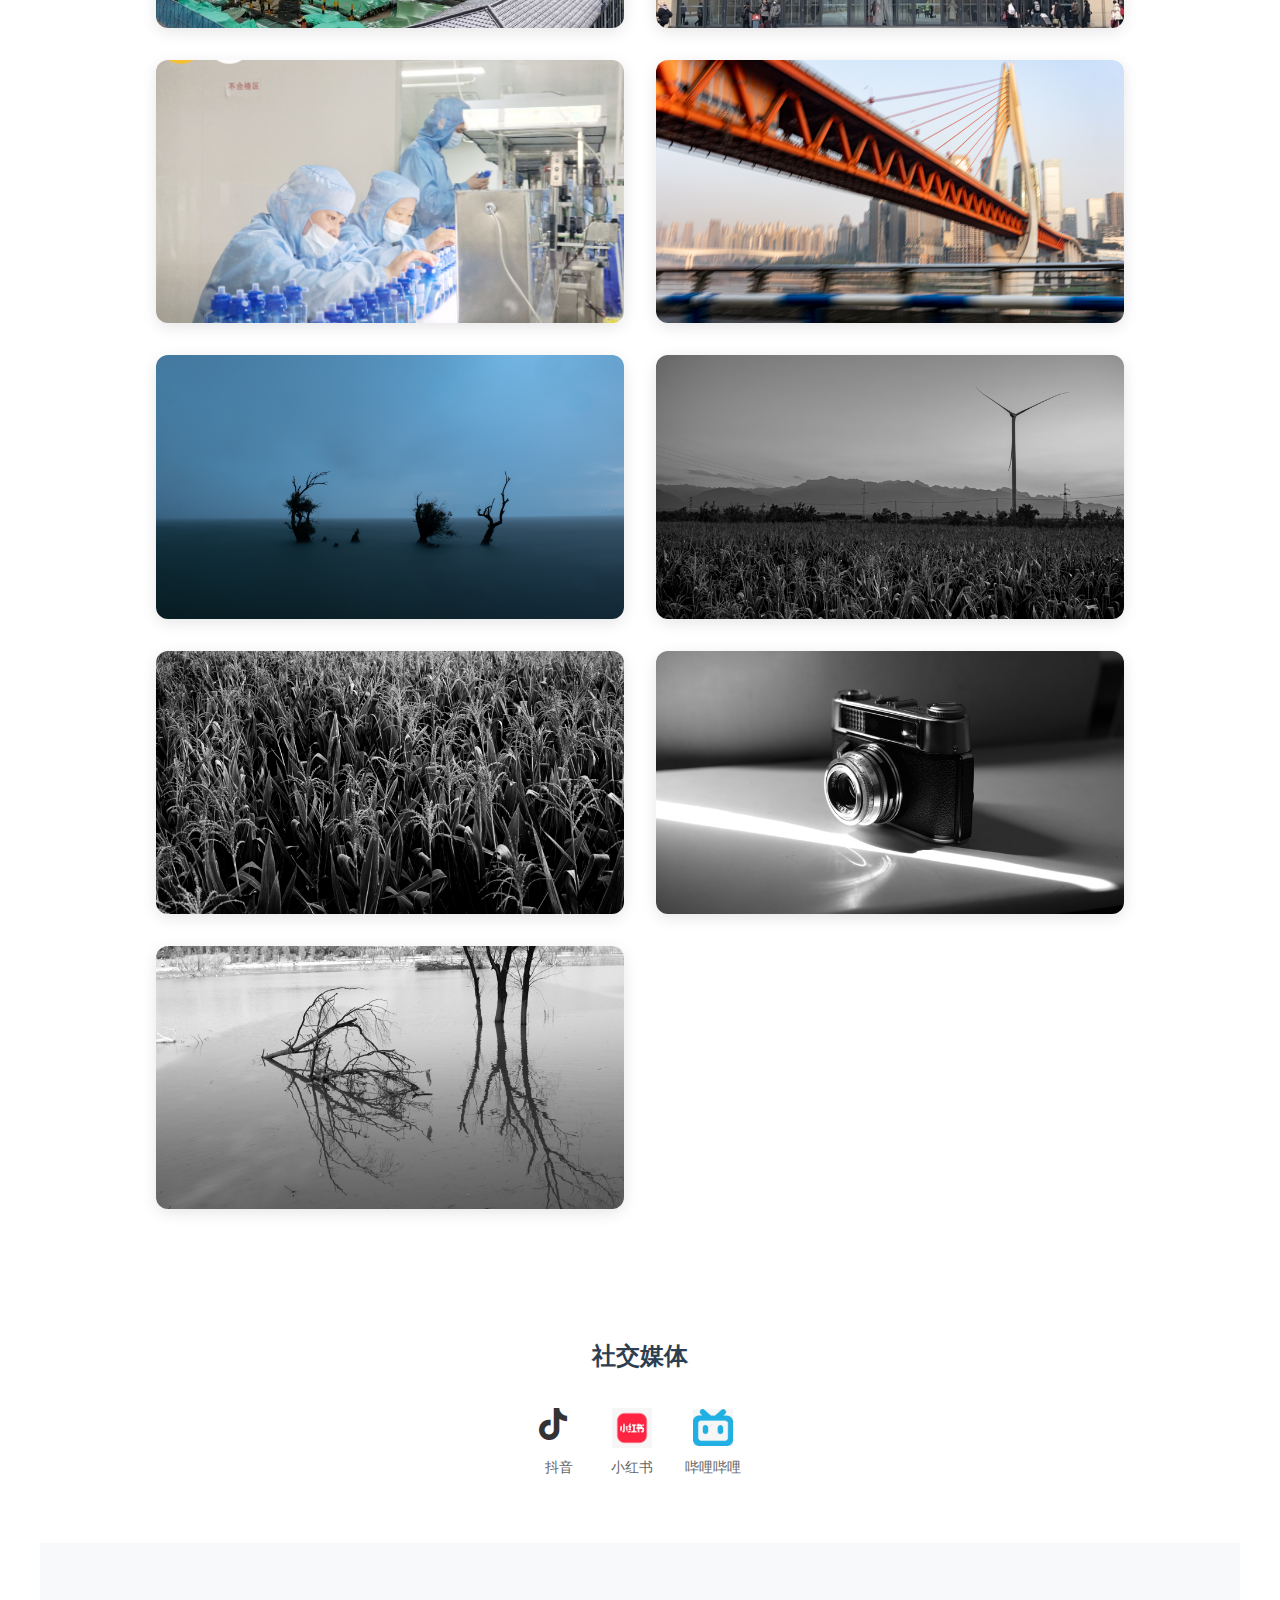
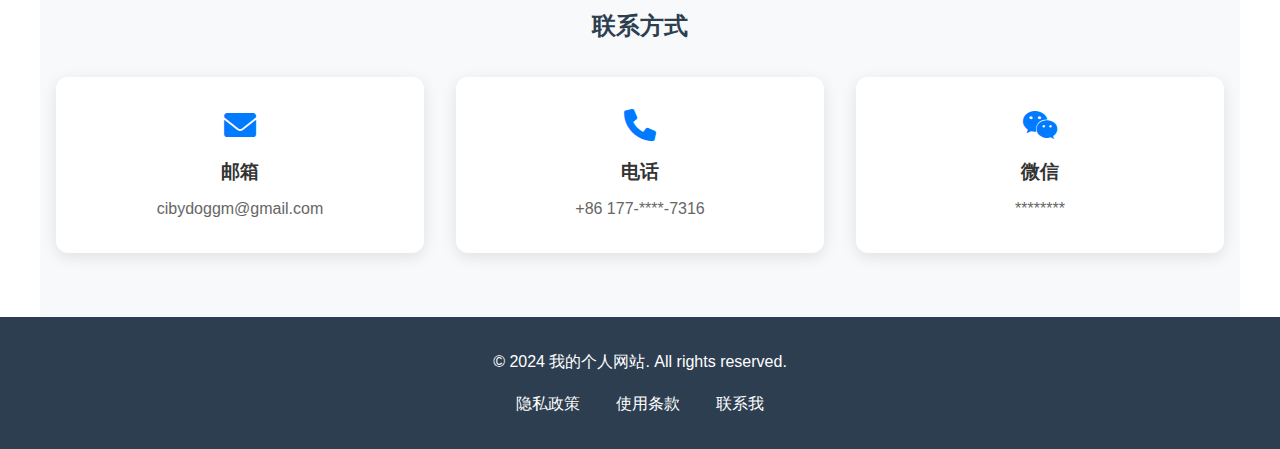
==== commit fb07b439: "Add files via upload" ====
--- a/index0.html
+++ b/index0.html
@@ -6,9 +6,9 @@
     <title>我的个人网站</title>
     <!-- Font Awesome CDN -->
     <link rel="stylesheet" href="https://cdnjs.cloudflare.com/ajax/libs/font-awesome/6.0.0/css/all.min.css">
-    <link rel="stylesheet" href="styles/navbar.css">
-    <link rel="stylesheet" href="styles/main.css">
-    <link rel="stylesheet" href="styles/carousel.css">
+    <link rel="stylesheet" href="./styles/navbar.css">
+    <link rel="stylesheet" href="./styles/main.css">
+    <link rel="stylesheet" href="./styles/carousel.css">
 </head>
 <body>
     <!-- 导航栏 -->
@@ -138,7 +138,7 @@
             <div class="experience-container">
                 <!-- 左侧时间轴 -->
                 <div class="timeline">
-                    <!-- 第��段实习经历 -->
+                    <!-- 第一段实习经历 -->
                     <div class="timeline-item">
                         <div class="timeline-date">2023.07-2023.09</div>
                         <div class="timeline-content">
@@ -261,7 +261,7 @@
                     <div class="skill-description">
                         <ul>
                             <li>熟悉抖音、小红书、B站等主流社交媒体平台运营</li>
-                            <li>具备内容策划、创作和发���的完整能力</li>
+                            <li>具备内容策划、创作和发的完整能力</li>
                             <li>了解算法推荐机制，善于优化内容传播效果</li>
                             <li>有效管理粉丝互动，提升账号活跃度</li>
                         </ul>
@@ -472,7 +472,7 @@
                     <img src="images/experience/tv6.jpg" alt="医疗器械AI报道">
                     <div class="portfolio-overlay">
                         <h3>探寻新质生产力丨西安：医疗器械研发 借力"人工智能"</h3>
-                        <p>陕西广电融媒体集团·起点新闻���道</p>
+                        <p>陕西广电融媒体集团·起点新闻报道</p>
                         <div class="portfolio-tags">
                             <span>科技报道</span>
                             <span>人工智能</span>
--- a/styles/main.css
+++ b/styles/main.css
@@ -828,4 +828,150 @@
     height: auto;
     max-height: 90vh;
     background: #000;
+}
+
+/* 联系方式部分样式 */
+.contact-section {
+    background-color: #f8f9fa;
+    padding: 4rem 0;
+}
+
+.contact-container {
+    max-width: 1200px;
+    margin: 0 auto;
+    padding: 0 1rem;
+}
+
+.contact-info {
+    display: grid;
+    grid-template-columns: repeat(3, 1fr);
+    gap: 2rem;
+    margin-top: 2rem;
+}
+
+.contact-item {
+    text-align: center;
+    padding: 2rem;
+    background: white;
+    border-radius: 12px;
+    box-shadow: 0 4px 15px rgba(0,0,0,0.1);
+    transition: transform 0.3s ease;
+}
+
+.contact-item:hover {
+    transform: translateY(-5px);
+}
+
+.contact-item i {
+    font-size: 2rem;
+    color: #007bff;
+    margin-bottom: 1rem;
+}
+
+.contact-item h3 {
+    font-size: 1.2rem;
+    margin-bottom: 0.5rem;
+    color: #333;
+}
+
+.contact-item p {
+    color: #666;
+}
+
+.contact-item a {
+    color: #666;
+    text-decoration: none;
+    transition: color 0.3s ease;
+}
+
+.contact-item a:hover {
+    color: #007bff;
+}
+
+/* 响应式调整 */
+@media (max-width: 768px) {
+    .contact-info {
+        grid-template-columns: 1fr;
+        gap: 1.5rem;
+    }
+
+    .contact-item {
+        padding: 1.5rem;
+    }
+}
+
+/* 优化移动端样式 */
+@media (max-width: 768px) {
+    .portfolio-overlay {
+        opacity: 1;
+        padding: 1rem;
+        background: linear-gradient(
+            to top,
+            rgba(0,0,0,0.95) 0%,
+            rgba(0,0,0,0.8) 40%,
+            rgba(0,0,0,0.6) 70%,
+            rgba(0,0,0,0.4) 100%
+        );
+        justify-content: flex-start;
+    }
+
+    .portfolio-overlay * {
+        transform: translateY(0) !important; /* 确保所有元素在移动端不会被动画影响 */
+    }
+}
+
+/* 修复模态框层级问题 */
+.modal {
+    z-index: 1100;
+}
+
+.close-modal {
+    z-index: 1101;
+}
+
+/* 加载状态指示器样式 */
+.loader-container {
+    position: fixed;
+    top: 0;
+    left: 0;
+    width: 100%;
+    height: 100%;
+    background: rgba(255, 255, 255, 0.9);
+    display: flex;
+    justify-content: center;
+    align-items: center;
+    z-index: 2000;
+}
+
+.loader {
+    width: 50px;
+    height: 50px;
+    border: 5px solid #f3f3f3;
+    border-top: 5px solid #007bff;
+    border-radius: 50%;
+    animation: spin 1s linear infinite;
+}
+
+@keyframes spin {
+    0% { transform: rotate(0deg); }
+    100% { transform: rotate(360deg); }
+}
+
+/* 提示消息样式 */
+.toast {
+    position: fixed;
+    bottom: 20px;
+    left: 50%;
+    transform: translateX(-50%);
+    background: rgba(0, 0, 0, 0.8);
+    color: white;
+    padding: 12px 24px;
+    border-radius: 4px;
+    z-index: 2001;
+    opacity: 0;
+    transition: opacity 0.3s ease;
+}
+
+.toast.show {
+    opacity: 1;
 } 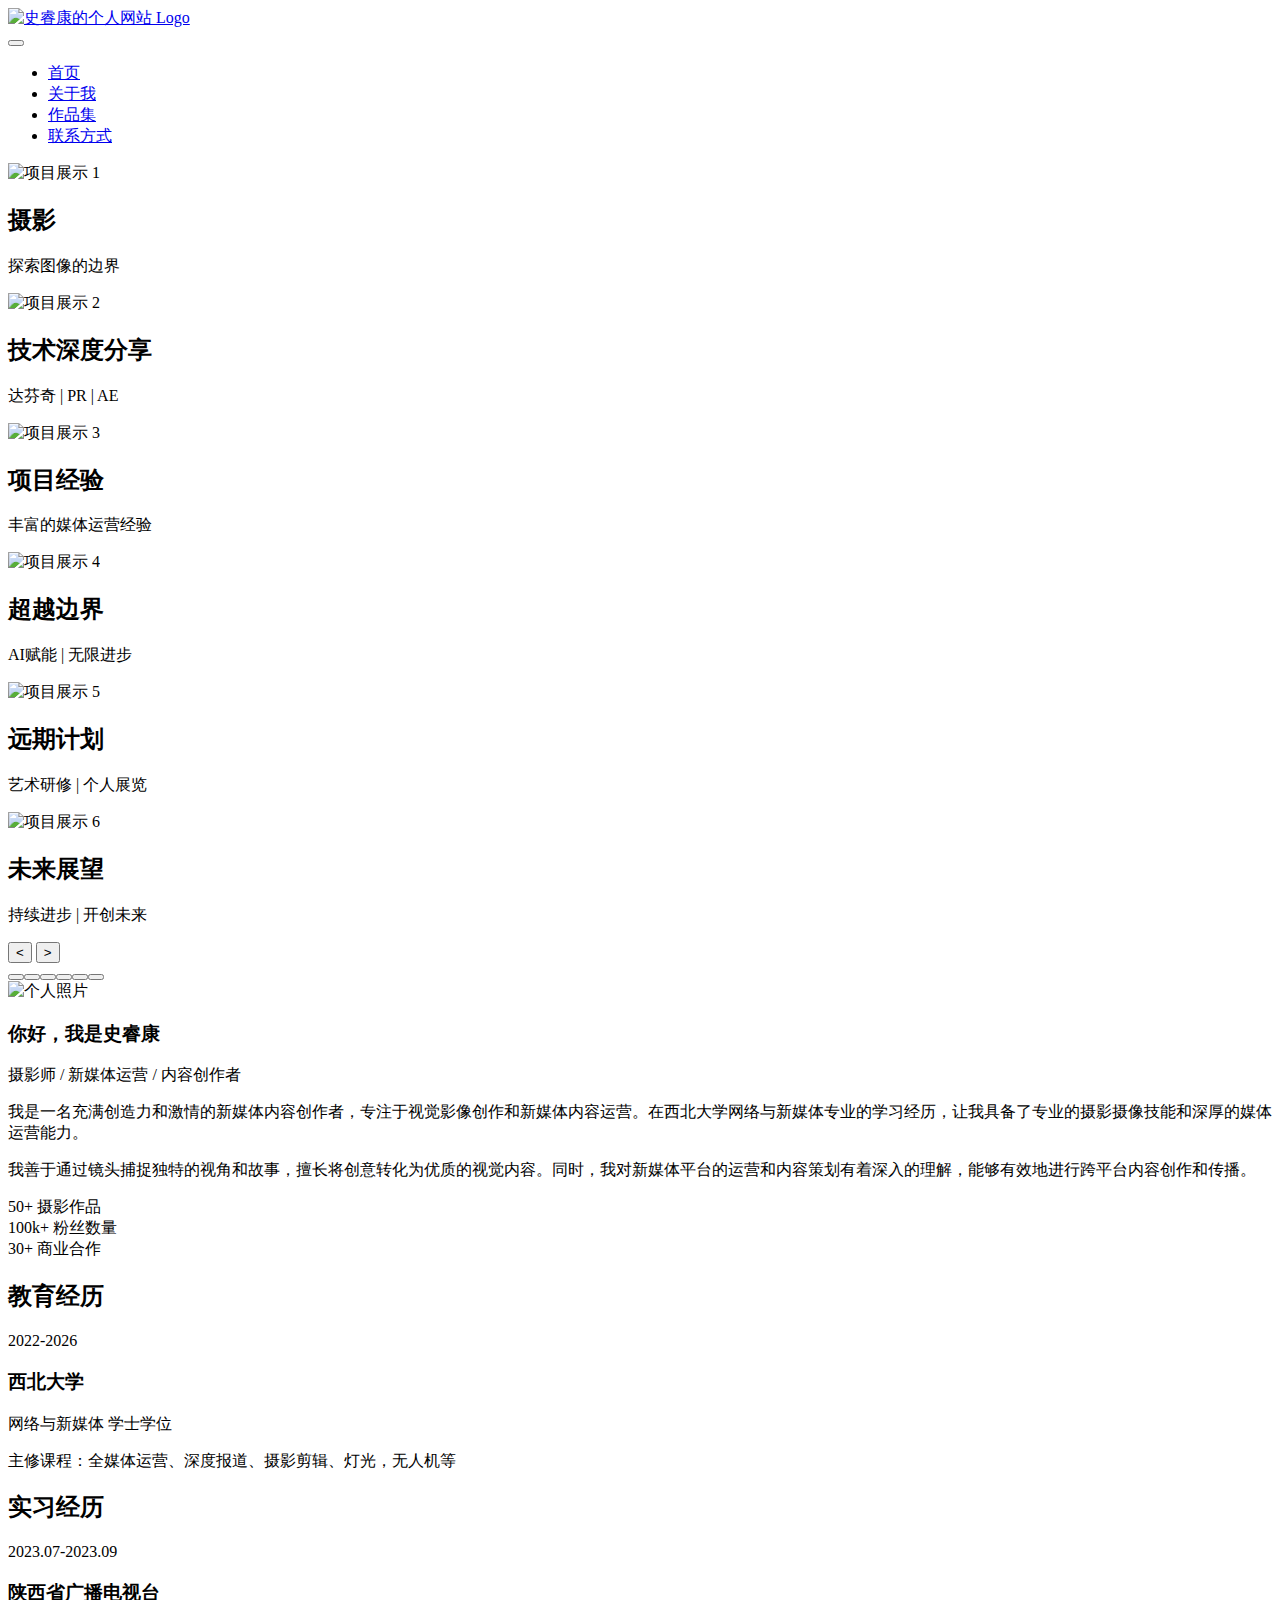
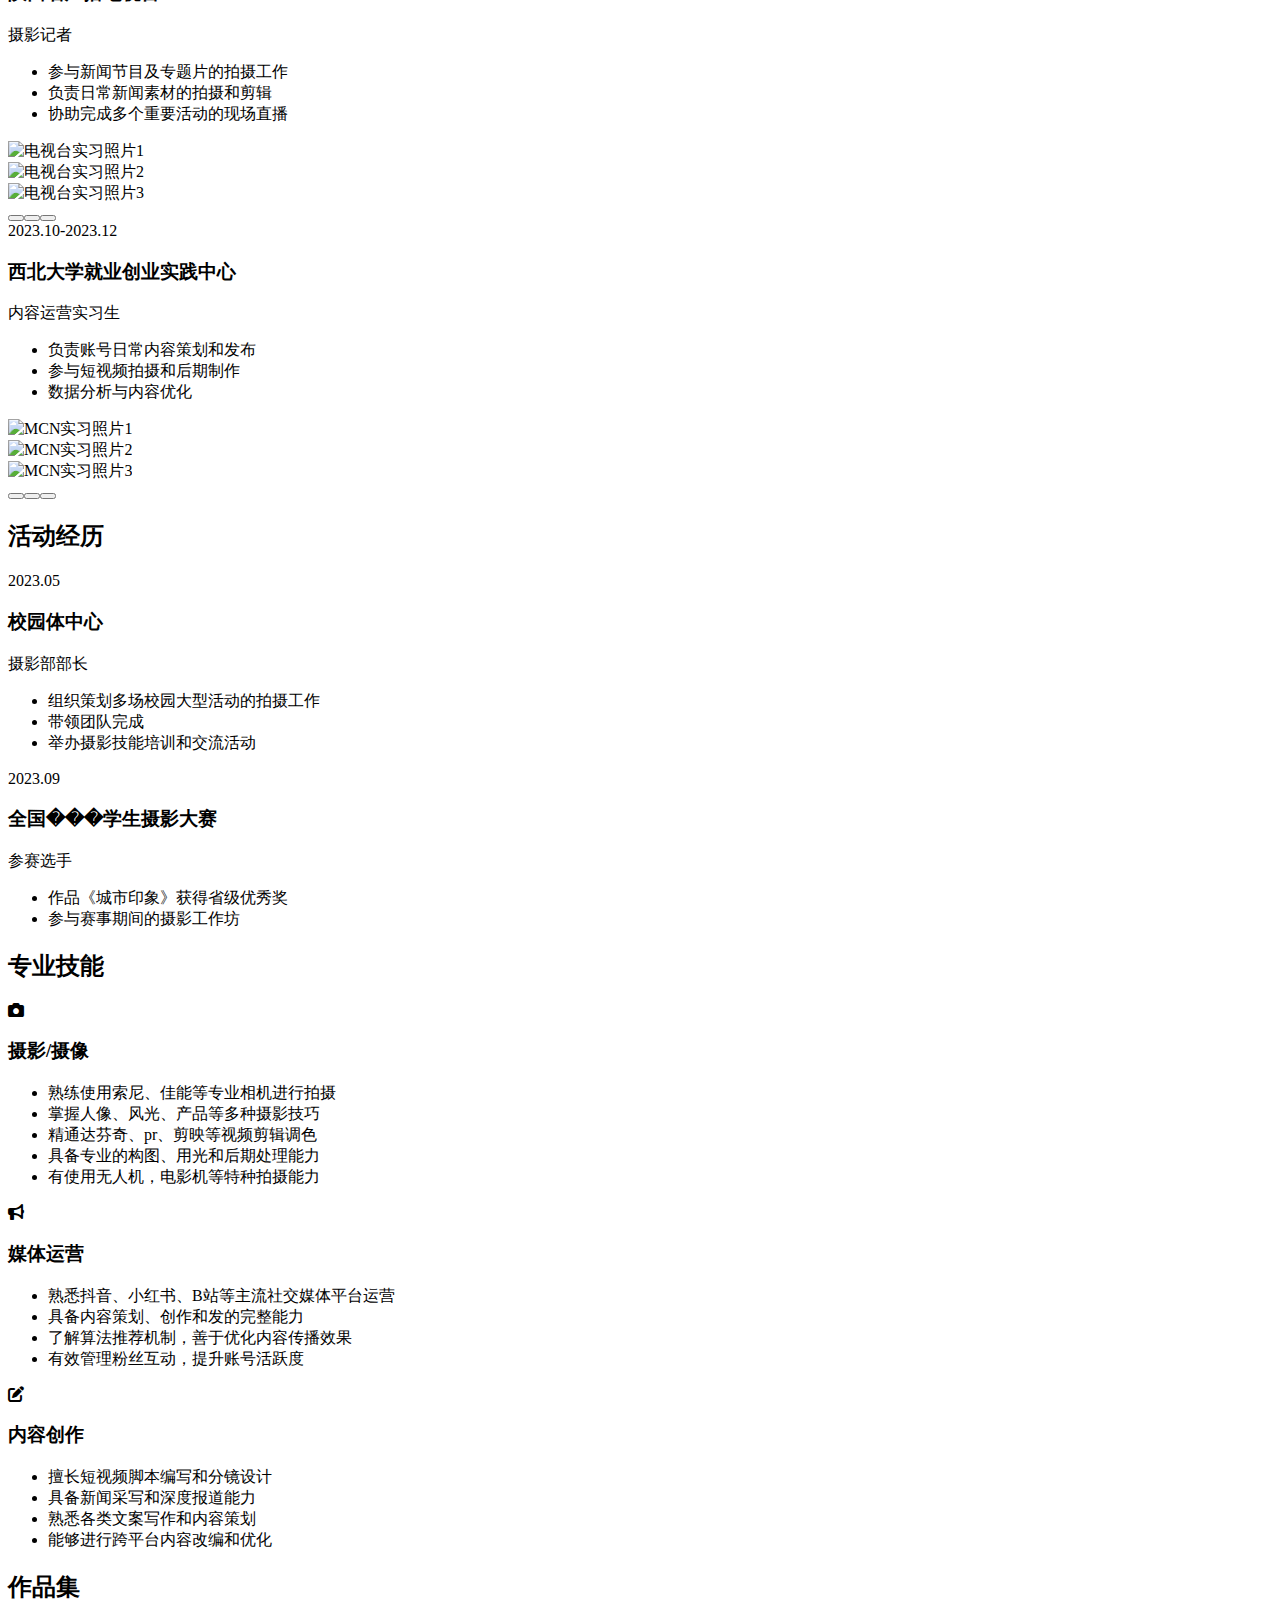
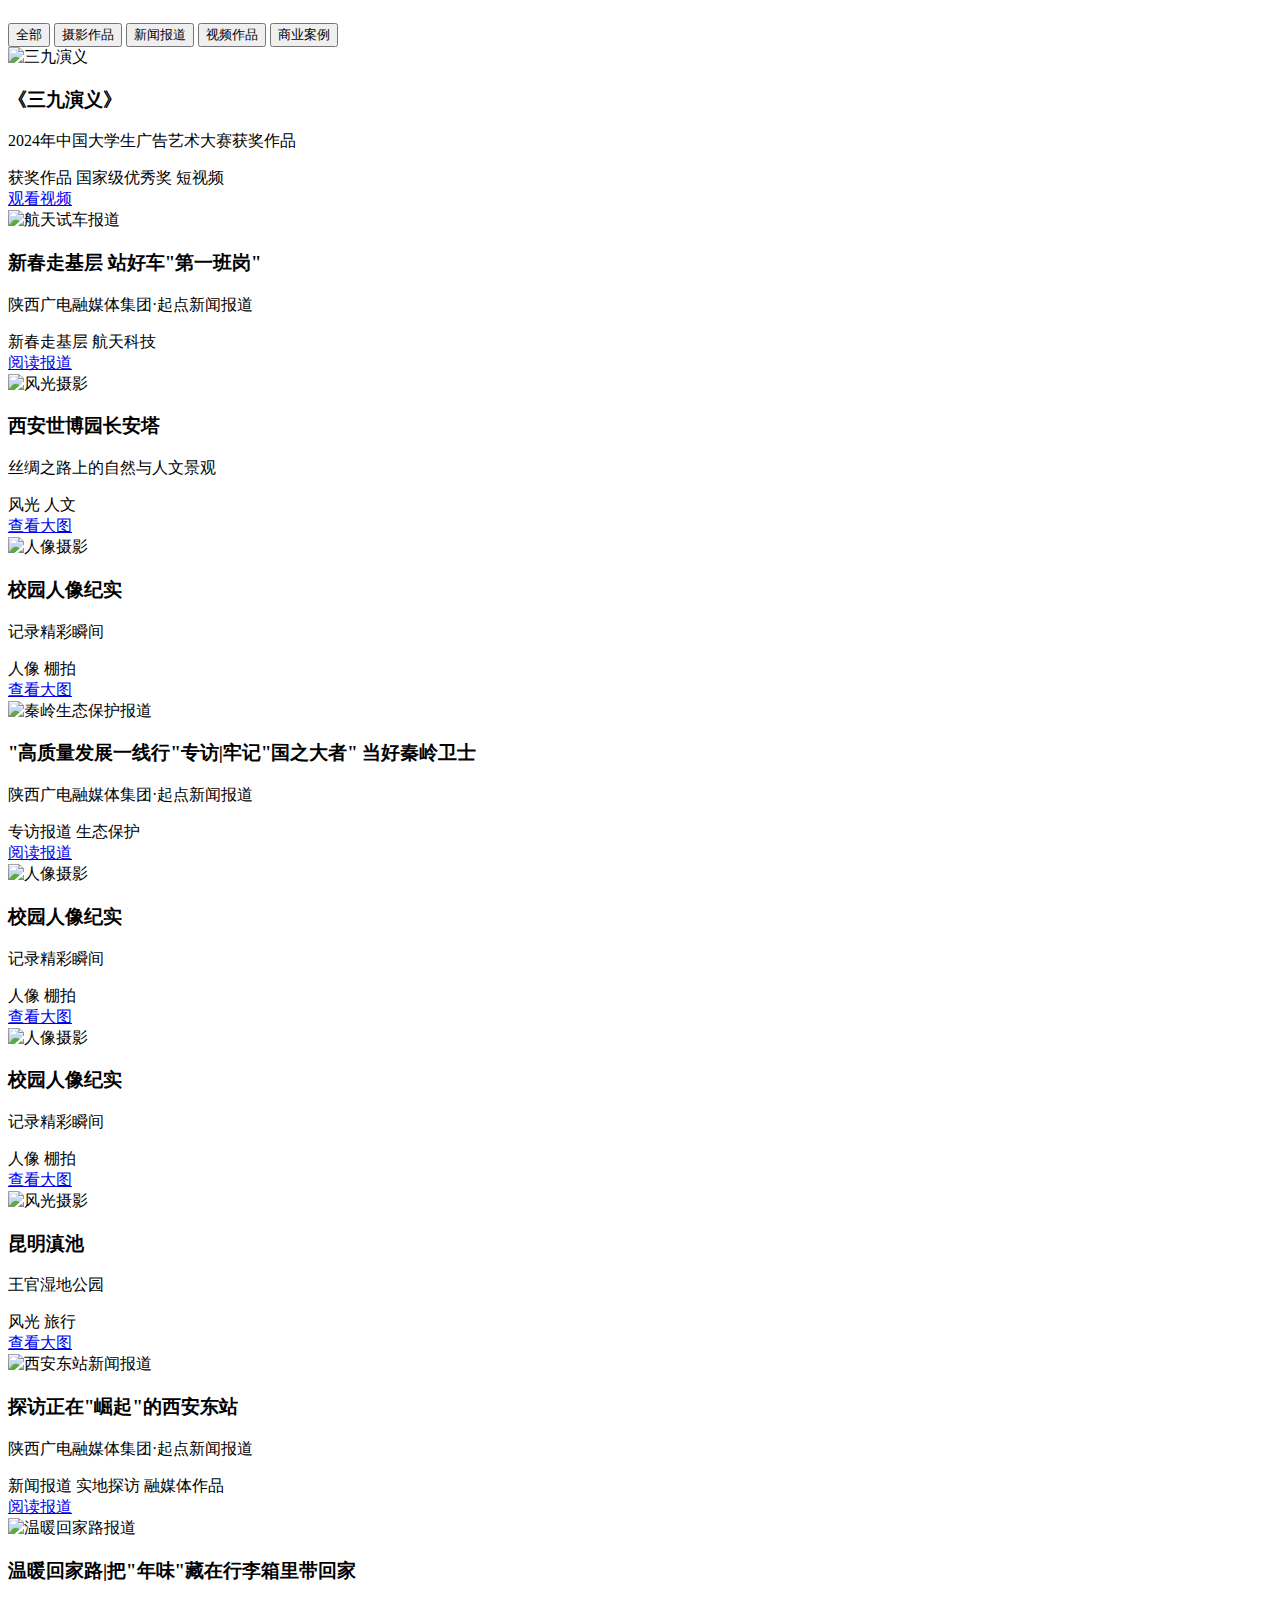
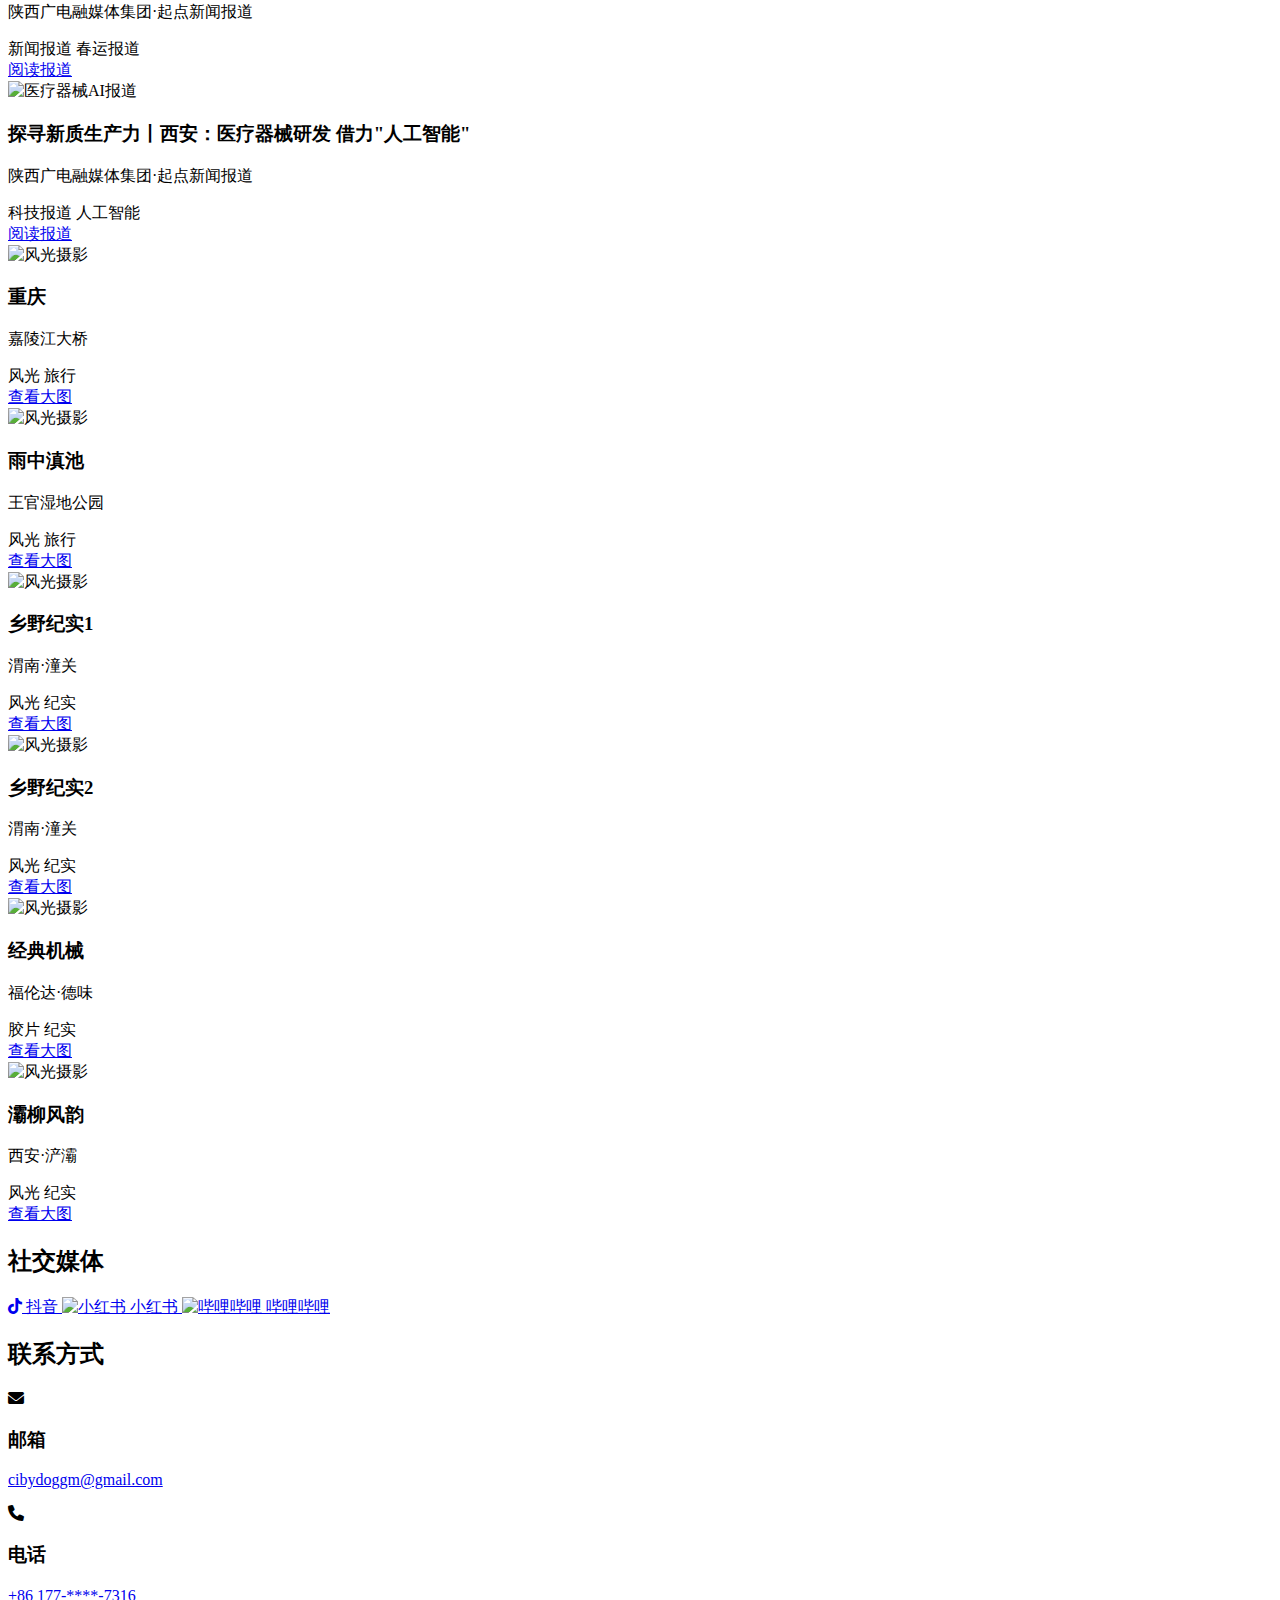
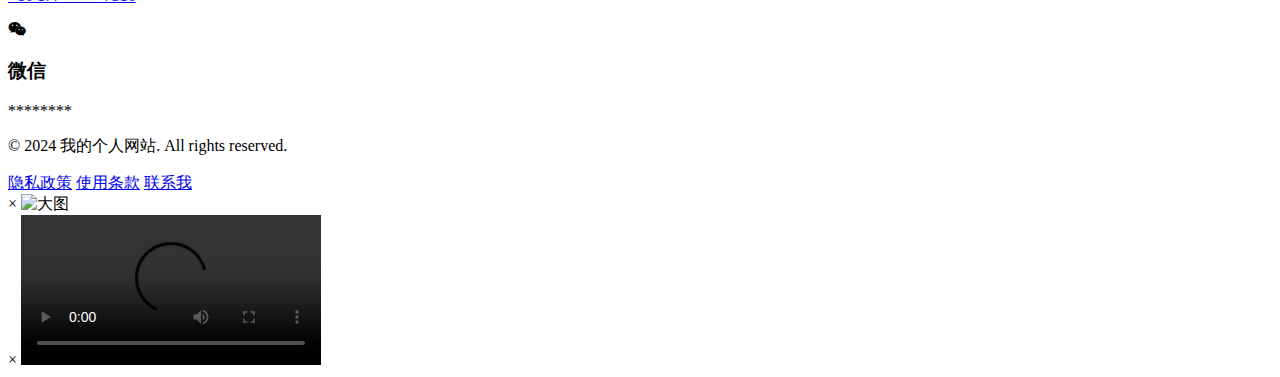
==== commit 1fd475f0: "Add files via upload" ====
--- a/index0.html
+++ b/index0.html
@@ -6,16 +6,16 @@
     <title>我的个人网站</title>
     <!-- Font Awesome CDN -->
     <link rel="stylesheet" href="https://cdnjs.cloudflare.com/ajax/libs/font-awesome/6.0.0/css/all.min.css">
-    <link rel="stylesheet" href="./styles/navbar.css">
-    <link rel="stylesheet" href="./styles/main.css">
-    <link rel="stylesheet" href="./styles/carousel.css">
+    <link rel="stylesheet" href="/personal-website/styles/navbar.css">
+    <link rel="stylesheet" href="/personal-website/styles/main.css">
+    <link rel="stylesheet" href="/personal-website/styles/carousel.css">
 </head>
 <body>
     <!-- 导航栏 -->
     <nav class="navbar" aria-label="主导航">
         <div class="nav-brand">
-            <a href="index0.html" aria-label="返回主页">
-                <img src="./images/logo.jpg" alt="史睿康的个人网站 Logo" class="logo">
+            <a href="/personal-website/index0.html" aria-label="返回主页">
+                <img src="/personal-website/images/logo.jpg" alt="史睿康的个人网站 Logo" class="logo">
             </a>
         </div>
         <button class="nav-toggle" aria-label="切换导航菜单">
@@ -23,9 +23,9 @@
         </button>
         <div class="nav-menu">
             <ul>
-                <li><a href="#" class="active">首页</a></li>
-                <li><a href="index01.html">关于我</a></li>
-                <li><a href="index02.html">作品集</a></li>
+                <li><a href="/personal-website/index0.html" class="active">首页</a></li>
+                <li><a href="/personal-website/index01.html">关于我</a></li>
+                <li><a href="/personal-website/index02.html">作品集</a></li>
                 <li><a href="#contact">联系方式</a></li>
             </ul>
         </div>
@@ -35,42 +35,42 @@
     <section id="carousel" class="carousel">
         <div class="carousel-container">
             <div class="carousel-slide active">
-                <img src="./images/mainphoto/1.jpg" alt="项目展示 1">
+                <img src="/personal-website/images/mainphoto/1.jpg" alt="项目展示 1">
                 <div class="carousel-caption">
                     <h2>摄影</h2>
                     <p>探索图像的边界</p>
                 </div>
             </div>
             <div class="carousel-slide">
-                <img src="./images/mainphoto/2.jpg" alt="项目展示 2">
+                <img src="/personal-website/images/mainphoto/2.jpg" alt="项目展示 2">
                 <div class="carousel-caption">
                     <h2>技术深度分享</h2>
                     <p>达芬奇 | PR | AE</p>
                 </div>
             </div>
             <div class="carousel-slide">
-                <img src="./images/mainphoto/3.jpg" alt="项目展示 3">
+                <img src="/personal-website/images/mainphoto/3.jpg" alt="项目展示 3">
                 <div class="carousel-caption">
                     <h2>项目经验</h2>
                     <p>丰富的媒体运营经验</p>
                 </div>
             </div>
             <div class="carousel-slide">
-                <img src="./images/mainphoto/4.jpg" alt="项目展示 4">
+                <img src="/personal-website/images/mainphoto/4.jpg" alt="项目展示 4">
                 <div class="carousel-caption">
                     <h2>超越边界</h2>
                     <p>AI赋能 | 无限进步</p>
                 </div>
             </div>
             <div class="carousel-slide">
-                <img src="./images/mainphoto/5.jpg" alt="项目展示 5">
+                <img src="/personal-website/images/mainphoto/5.jpg" alt="项目展示 5">
                 <div class="carousel-caption">
                     <h2>远期计划</h2>
                     <p>艺术研修 | 个人展览</p>
                 </div>
             </div>
             <div class="carousel-slide">
-                <img src="./images/mainphoto/6.jpg" alt="项目展示 6">
+                <img src="/personal-website/images/mainphoto/6.jpg" alt="项目展示 6">
                 <div class="carousel-caption">
                     <h2>未来展望</h2>
                     <p>持续进步 | 开创未来</p>
@@ -88,7 +88,7 @@
         <section id="about" class="section about-section">
             <div class="about-container">
                 <div class="about-image">
-                    <img src="./images/个人照片.jpg" alt="个人照片">
+                    <img src="/personal-website/images/个人照片.jpg" alt="个人照片">
                 </div>
                 <div class="about-content">
                     <h3>你好，我是<span class="highlight">史睿康</span></h3>
@@ -153,13 +153,13 @@
                             <div class="experience-carousel">
                                 <div class="exp-carousel-container">
                                     <div class="exp-slide active">
-                                        <img src="./images/experience/tv1.jpg" alt="电视台实习照片1">
+                                        <img src="/personal-website/images/experience/tv1.jpg" alt="电视台实习照片1">
                                     </div>
                                     <div class="exp-slide">
-                                        <img src="./images/experience/tv2.jpg" alt="电视台实习照片2">
+                                        <img src="/personal-website/images/experience/tv2.jpg" alt="电视台实习照片2">
                                     </div>
                                     <div class="exp-slide">
-                                        <img src="./images/experience/tv3.jpg" alt="电视台实习照片3">
+                                        <img src="/personal-website/images/experience/tv3.jpg" alt="电视台实习照片3">
                                     </div>
                                 </div>
                                 <div class="exp-carousel-dots"></div>
@@ -182,13 +182,13 @@
                             <div class="experience-carousel">
                                 <div class="exp-carousel-container">
                                     <div class="exp-slide active">
-                                        <img src="./images/experience/j1.jpg" alt="MCN实习照片1">
+                                        <img src="/personal-website/images/experience/j1.jpg" alt="MCN实习照片1">
                                     </div>
                                     <div class="exp-slide">
-                                        <img src="./images/experience/j2.jpg" alt="MCN实习照片2">
+                                        <img src="/personal-website/images/experience/j2.jpg" alt="MCN实习照片2">
                                     </div>
                                     <div class="exp-slide">
-                                        <img src="./images/experience/j3.jpg" alt="MCN实习照片3">
+                                        <img src="/personal-website/images/experience/j3.jpg" alt="MCN实习照片3">
                                     </div>
                                 </div>
                                 <div class="exp-carousel-dots"></div>
@@ -217,7 +217,7 @@
                 <div class="timeline-item">
                     <div class="timeline-date">2023.09</div>
                     <div class="timeline-content">
-                        <h3>全国大学生摄影大赛</h3>
+                        <h3>全国���学生摄影大赛</h3>
                         <p class="timeline-role">参赛选手</p>
                         <ul class="timeline-details">
                             <li>作品《城市印象》获得省级优秀奖</li>
@@ -300,7 +300,7 @@
             <div class="portfolio-grid">
                 <!-- 视频作品 -->
                 <div class="portfolio-item" data-category="video">
-                    <img src="images/portfolio/s.png" alt="三九演义">
+                    <img src="/personal-website/images/portfolio/s.png" alt="三九演义">
                     <div class="portfolio-overlay">
                         <h3>《三九演义》</h3>
                         <p>2024年中国大学生广告艺术大赛获奖作品</p>
@@ -311,12 +311,12 @@
                         </div>
                         <a href="#" class="portfolio-btn" 
                            data-type="video"
-                           data-src="images/video/WeChat_20241219130752.mp4">观看视频</a>
+                           data-src="/personal-website/images/video/WeChat_20241219130752.mp4">观看视频</a>
                     </div>
                 </div>
                 <!-- 添加航天试车报道 -->
                 <div class="portfolio-item" data-category="news">
-                    <img src="images/experience/tv1.jpg" alt="航天试车报道">
+                    <img src="/personal-website/images/experience/tv1.jpg" alt="航天试车报道">
                     <div class="portfolio-overlay">
                         <h3>新春走基层 站好车"第一班岗"</h3>
                         <p>陕西广电融媒体集团·起点新闻报道</p>
@@ -335,7 +335,7 @@
 
                 <!-- 摄影作品 -->
                 <div class="portfolio-item" data-category="photo">
-                    <img src="images/photo/c1.jpg" alt="风光摄影">
+                    <img src="/personal-website/images/photo/c1.jpg" alt="风光摄影">
                     <div class="portfolio-overlay">
                         <h3>西安世博园长安塔</h3>
                         <p>丝绸之路上的自然与人文景观</p>
@@ -345,12 +345,12 @@
                         </div>
                         <a href="#" class="portfolio-btn" 
                            data-type="image"
-                           data-src="images/sphoto/sc1.jpg">查看大图</a>
+                           data-src="/personal-website/images/sphoto/sc1.jpg">查看大图</a>
                     </div>
                 </div>
                 
                 <div class="portfolio-item" data-category="photo">
-                    <img src="images/photo/a1.jpg" alt="人像摄影">
+                    <img src="/personal-website/images/photo/a1.jpg" alt="人像摄影">
                     <div class="portfolio-overlay">
                         <h3>校园人像纪实</h3>
                         <p>记录精彩瞬间</p>
@@ -360,13 +360,13 @@
                         </div>
                         <a href="#" class="portfolio-btn" 
                            data-type="image"
-                           data-src="images/sphoto/sa1.jpg">查看大图</a>
+                           data-src="/personal-website/images/sphoto/sa1.jpg">查看大图</a>
                     </div>
                 </div>
                 
                 <!-- 添加新的新闻作品 -->
                 <div class="portfolio-item" data-category="news">
-                    <img src="images/experience/tv4.jpg" alt="秦岭生态保护报道">
+                    <img src="/personal-website/images/experience/tv4.jpg" alt="秦岭生态保护报道">
                     <div class="portfolio-overlay">
                         <h3>"高质量发展一线行"专访|牢记"国之大者" 当好秦岭卫士</h3>
                         <p>陕西广电融媒体集团·起点新闻报道</p>
@@ -384,7 +384,7 @@
                 </div>
                 
                 <div class="portfolio-item" data-category="photo">
-                    <img src="images/photo/a2.jpg" alt="人像摄影">
+                    <img src="/personal-website/images/photo/a2.jpg" alt="人像摄影">
                     <div class="portfolio-overlay">
                         <h3>校园人像纪实</h3>
                         <p>记录精彩瞬间</p>
@@ -394,12 +394,12 @@
                         </div>
                         <a href="#" class="portfolio-btn" 
                            data-type="image"
-                           data-src="images/sphoto/sa2.jpg">查看大图</a>
-                    </div>
-                </div>
-
-                <div class="portfolio-item" data-category="photo">
-                    <img src="images/photo/a3.jpg" alt="人像摄影">
+                           data-src="/personal-website/images/sphoto/sa2.jpg">查看大图</a>
+                    </div>
+                </div>
+
+                <div class="portfolio-item" data-category="photo">
+                    <img src="/personal-website/images/photo/a3.jpg" alt="人像摄影">
                     <div class="portfolio-overlay">
                         <h3>校园人像纪实</h3>
                         <p>记录精彩瞬间</p>
@@ -409,12 +409,12 @@
                         </div>
                         <a href="#" class="portfolio-btn" 
                            data-type="image"
-                           data-src="images/sphoto/sa3.jpg">查看大图</a>
-                    </div>
-                </div>
-
-                <div class="portfolio-item" data-category="photo">
-                    <img src="images/photo/n2.jpg" alt="风光摄影">
+                           data-src="/personal-website/images/sphoto/sa3.jpg">查看大图</a>
+                    </div>
+                </div>
+
+                <div class="portfolio-item" data-category="photo">
+                    <img src="/personal-website/images/photo/n2.jpg" alt="风光摄影">
                     <div class="portfolio-overlay">
                         <h3>昆明滇池</h3>
                         <p>王官湿地公园</p>
@@ -424,13 +424,13 @@
                         </div>
                         <a href="#" class="portfolio-btn" 
                            data-type="image"
-                           data-src="images/sphoto/sn2.jpg">查看大图</a>
+                           data-src="/personal-website/images/sphoto/sn2.jpg">查看大图</a>
                     </div>
                 </div>
 
                 <!-- 修改新闻作品的部分 -->
                 <div class="portfolio-item" data-category="news">
-                    <img src="images/experience/tv3.jpg" alt="西安东站新闻报道">
+                    <img src="/personal-website/images/experience/tv3.jpg" alt="西安东站新闻报道">
                     <div class="portfolio-overlay">
                         <h3>探访正在"崛起"的西安东站</h3>
                         <p>陕西广电融媒体集团·起点新闻报道</p>
@@ -450,7 +450,7 @@
 
                 <!-- 添加温暖回家路报道 -->
                 <div class="portfolio-item" data-category="news">
-                    <img src="images/experience/tv5.jpg" alt="温暖回家路报道">
+                    <img src="/personal-website/images/experience/tv5.jpg" alt="温暖回家路报道">
                     <div class="portfolio-overlay">
                         <h3>温暖回家路|把"年味"藏在行李箱里带回家</h3>
                         <p>陕西广电融媒体集团·起点新闻报道</p>
@@ -469,7 +469,7 @@
 
                 <!-- 添加医疗器械AI报道 -->
                 <div class="portfolio-item" data-category="news">
-                    <img src="images/experience/tv6.jpg" alt="医疗器械AI报道">
+                    <img src="/personal-website/images/experience/tv6.jpg" alt="医疗器械AI报道">
                     <div class="portfolio-overlay">
                         <h3>探寻新质生产力丨西安：医疗器械研发 借力"人工智能"</h3>
                         <p>陕西广电融媒体集团·起点新闻报道</p>
@@ -487,7 +487,7 @@
                 </div>
 
                 <div class="portfolio-item" data-category="photo">
-                    <img src="images/photo/c3.jpg" alt="风光摄影">
+                    <img src="/personal-website/images/photo/c3.jpg" alt="风光摄影">
                     <div class="portfolio-overlay">
                         <h3>重庆</h3>
                         <p>嘉陵江大桥</p>
@@ -497,12 +497,12 @@
                         </div>
                         <a href="#" class="portfolio-btn" 
                            data-type="image"
-                           data-src="images/sphoto/sc3.jpg">查看大图</a>
-                    </div>
-                </div>
-
-                <div class="portfolio-item" data-category="photo">
-                    <img src="images/photo/n1.jpg" alt="风光摄影">
+                           data-src="/personal-website/images/sphoto/sc3.jpg">查看大图</a>
+                    </div>
+                </div>
+
+                <div class="portfolio-item" data-category="photo">
+                    <img src="/personal-website/images/photo/n1.jpg" alt="风光摄影">
                     <div class="portfolio-overlay">
                         <h3>雨中滇池</h3>
                         <p>王官湿地公园</p>
@@ -512,12 +512,12 @@
                         </div>
                         <a href="#" class="portfolio-btn" 
                            data-type="image"
-                           data-src="images/sphoto/sn1.jpg">查看大图</a>
-                    </div>
-                </div>
-
-                <div class="portfolio-item" data-category="photo">
-                    <img src="images/photo/n4.jpg" alt="风光摄影">
+                           data-src="/personal-website/images/sphoto/sn1.jpg">查看大图</a>
+                    </div>
+                </div>
+
+                <div class="portfolio-item" data-category="photo">
+                    <img src="/personal-website/images/photo/n4.jpg" alt="风光摄影">
                     <div class="portfolio-overlay">
                         <h3>乡野纪实1</h3>
                         <p>渭南·潼关</p>
@@ -527,12 +527,12 @@
                         </div>
                         <a href="#" class="portfolio-btn" 
                            data-type="image"
-                           data-src="images/sphoto/sn4.jpg">查看大图</a>
-                    </div>
-                </div>
-
-                <div class="portfolio-item" data-category="photo">
-                    <img src="images/photo/n5.jpg" alt="风光摄影">
+                           data-src="/personal-website/images/sphoto/sn4.jpg">查看大图</a>
+                    </div>
+                </div>
+
+                <div class="portfolio-item" data-category="photo">
+                    <img src="/personal-website/images/photo/n5.jpg" alt="风光摄影">
                     <div class="portfolio-overlay">
                         <h3>乡野纪实2</h3>
                         <p>渭南·潼关</p>
@@ -542,12 +542,12 @@
                         </div>
                         <a href="#" class="portfolio-btn" 
                            data-type="image"
-                           data-src="images/sphoto/sn5.jpg">查看大图</a>
-                    </div>
-                </div>
-
-                <div class="portfolio-item" data-category="photo">
-                    <img src="images/photo/2.jpg" alt="风光摄影">
+                           data-src="/personal-website/images/sphoto/sn5.jpg">查看大图</a>
+                    </div>
+                </div>
+
+                <div class="portfolio-item" data-category="photo">
+                    <img src="/personal-website/images/photo/2.jpg" alt="风光摄影">
                     <div class="portfolio-overlay">
                         <h3>经典机械</h3>
                         <p>福伦达·德味</p>
@@ -557,12 +557,12 @@
                         </div>
                         <a href="#" class="portfolio-btn" 
                            data-type="image"
-                           data-src="images/sphoto/s2.jpg">查看大图</a>
-                    </div>
-                </div>
-
-                <div class="portfolio-item" data-category="photo">
-                    <img src="images/photo/s4.jpg" alt="风光摄影">
+                           data-src="/personal-website/images/sphoto/s2.jpg">查看大图</a>
+                    </div>
+                </div>
+
+                <div class="portfolio-item" data-category="photo">
+                    <img src="/personal-website/images/photo/s4.jpg" alt="风光摄影">
                     <div class="portfolio-overlay">
                         <h3>灞柳风韵</h3>
                         <p>西安·浐灞</p>
@@ -572,7 +572,7 @@
                         </div>
                         <a href="#" class="portfolio-btn" 
                            data-type="image"
-                           data-src="images/sphoto/ss4.jpg">查看大图</a>
+                           data-src="/personal-website/images/sphoto/ss4.jpg">查看大图</a>
                     </div>
                 </div>
 
@@ -595,7 +595,7 @@
                    title="小红书" 
                    target="_blank" 
                    rel="noopener noreferrer">
-                    <img src="./images/redbook.png" alt="小红书" class="custom-icon">
+                    <img src="/personal-website/images/redbook.png" alt="小红书" class="custom-icon">
                     <span class="social-name">小红书</span>
                 </a>
                 <a href="https://b23.tv/KzOZPyt" 
@@ -603,7 +603,7 @@
                    title="哔哩哔哩" 
                    target="_blank" 
                    rel="noopener noreferrer">
-                    <img src="./images/bilibili.jpg" alt="哔哩哔哩" class="custom-icon">
+                    <img src="/personal-website/images/bilibili.jpg" alt="哔哩哔哩" class="custom-icon">
                     <span class="social-name">哔哩哔哩</span>
                 </a>
             </div>
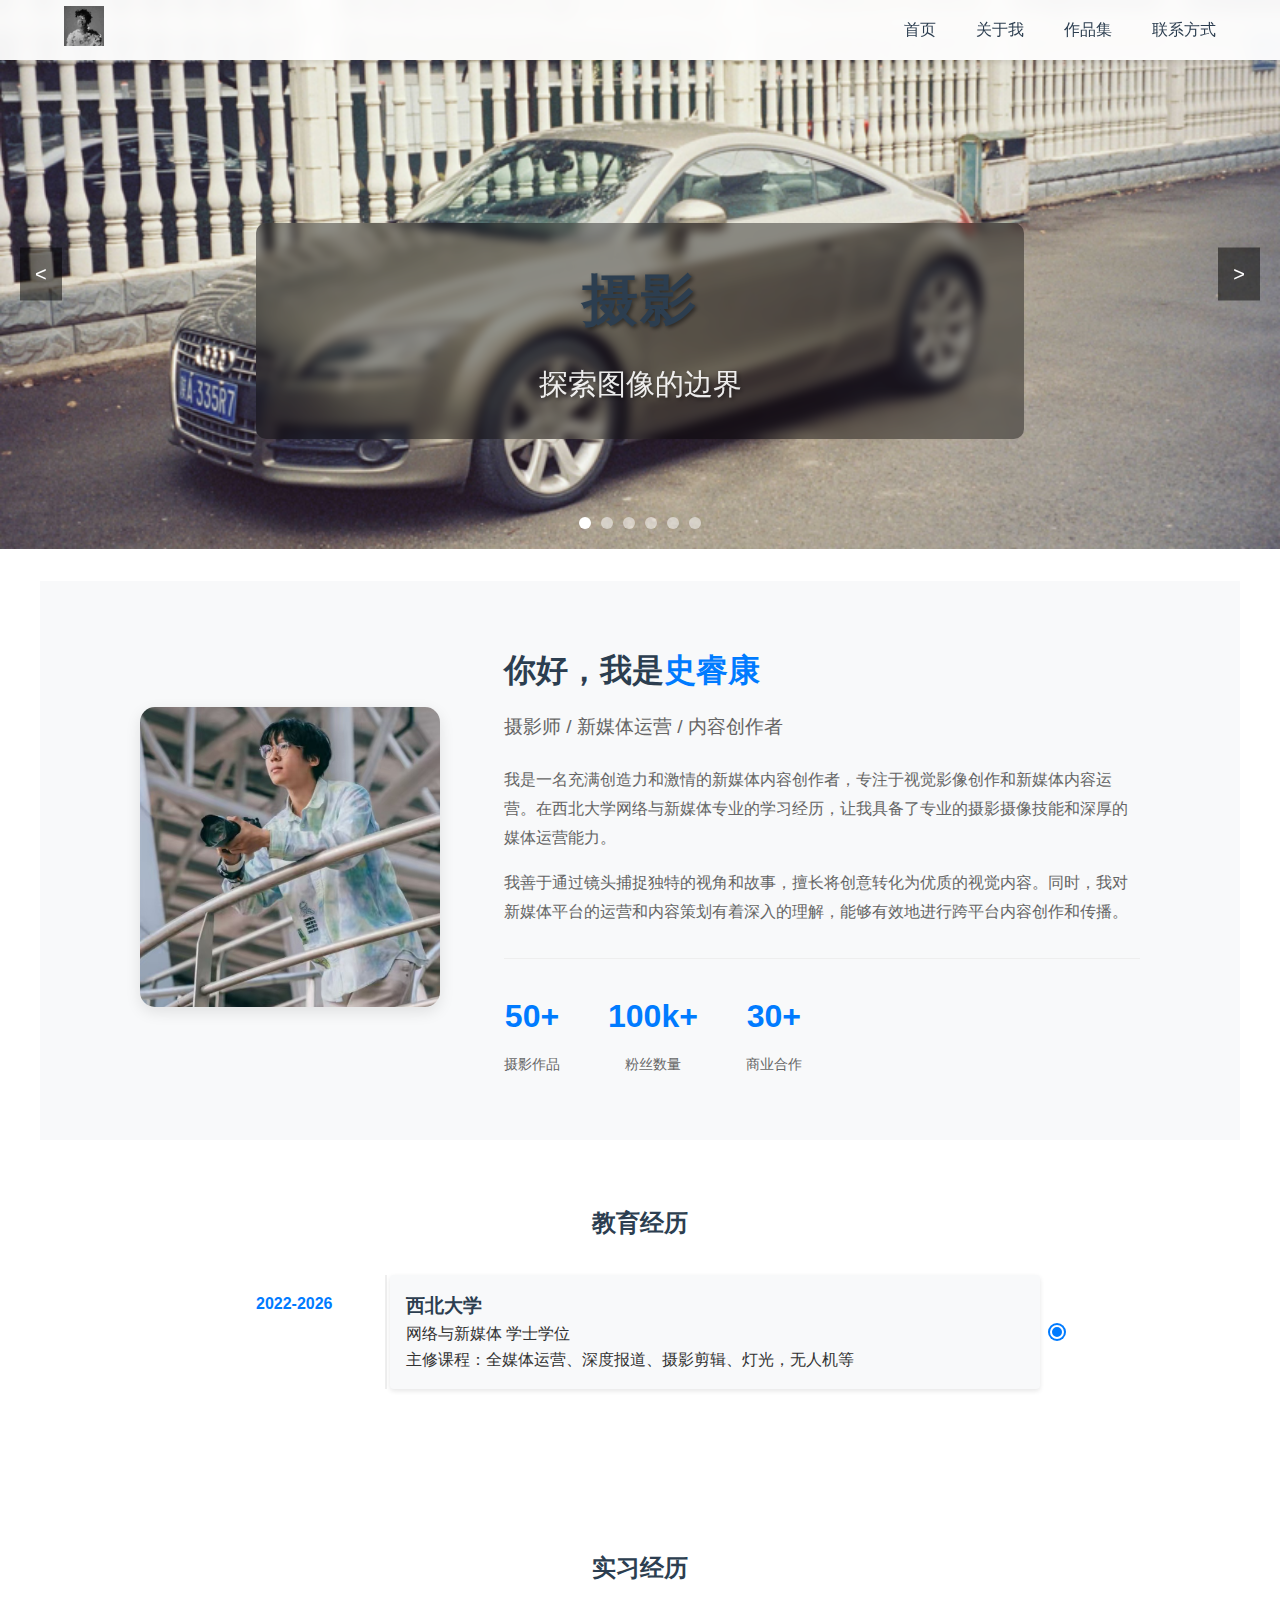
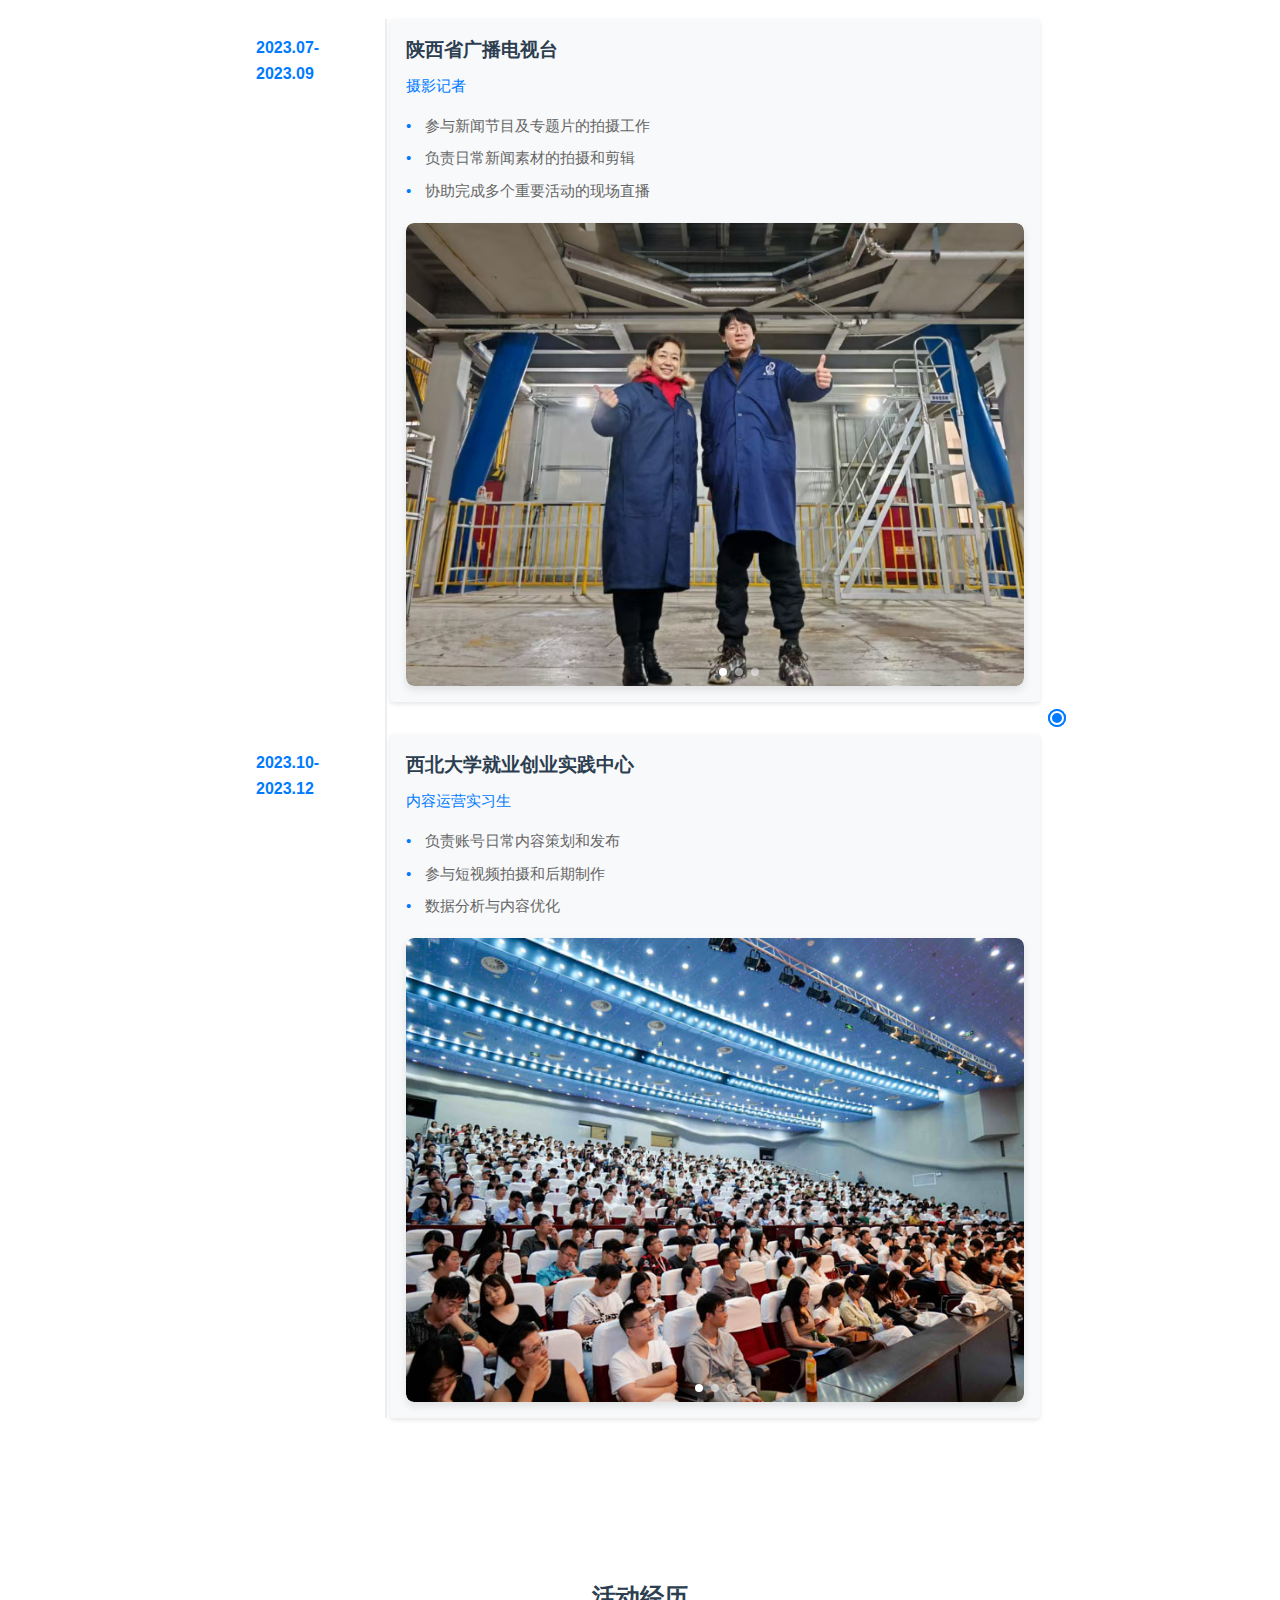
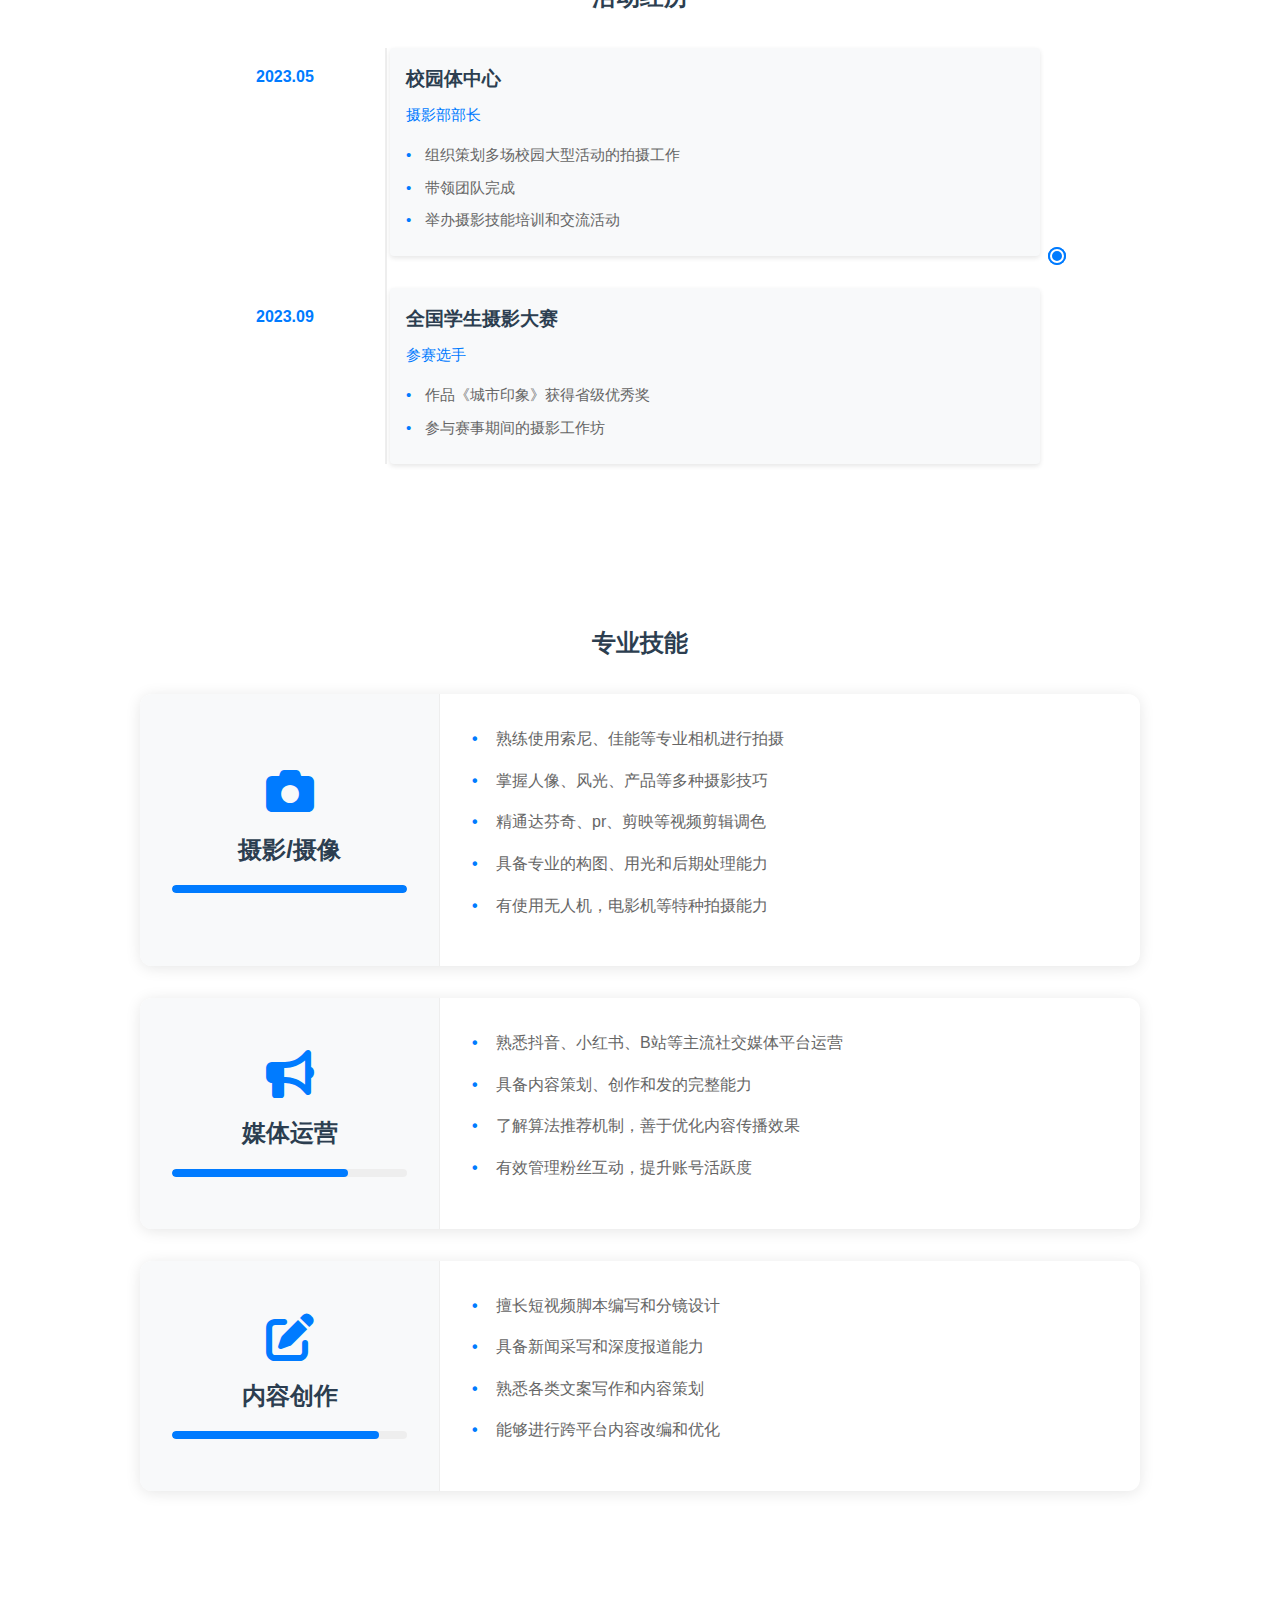
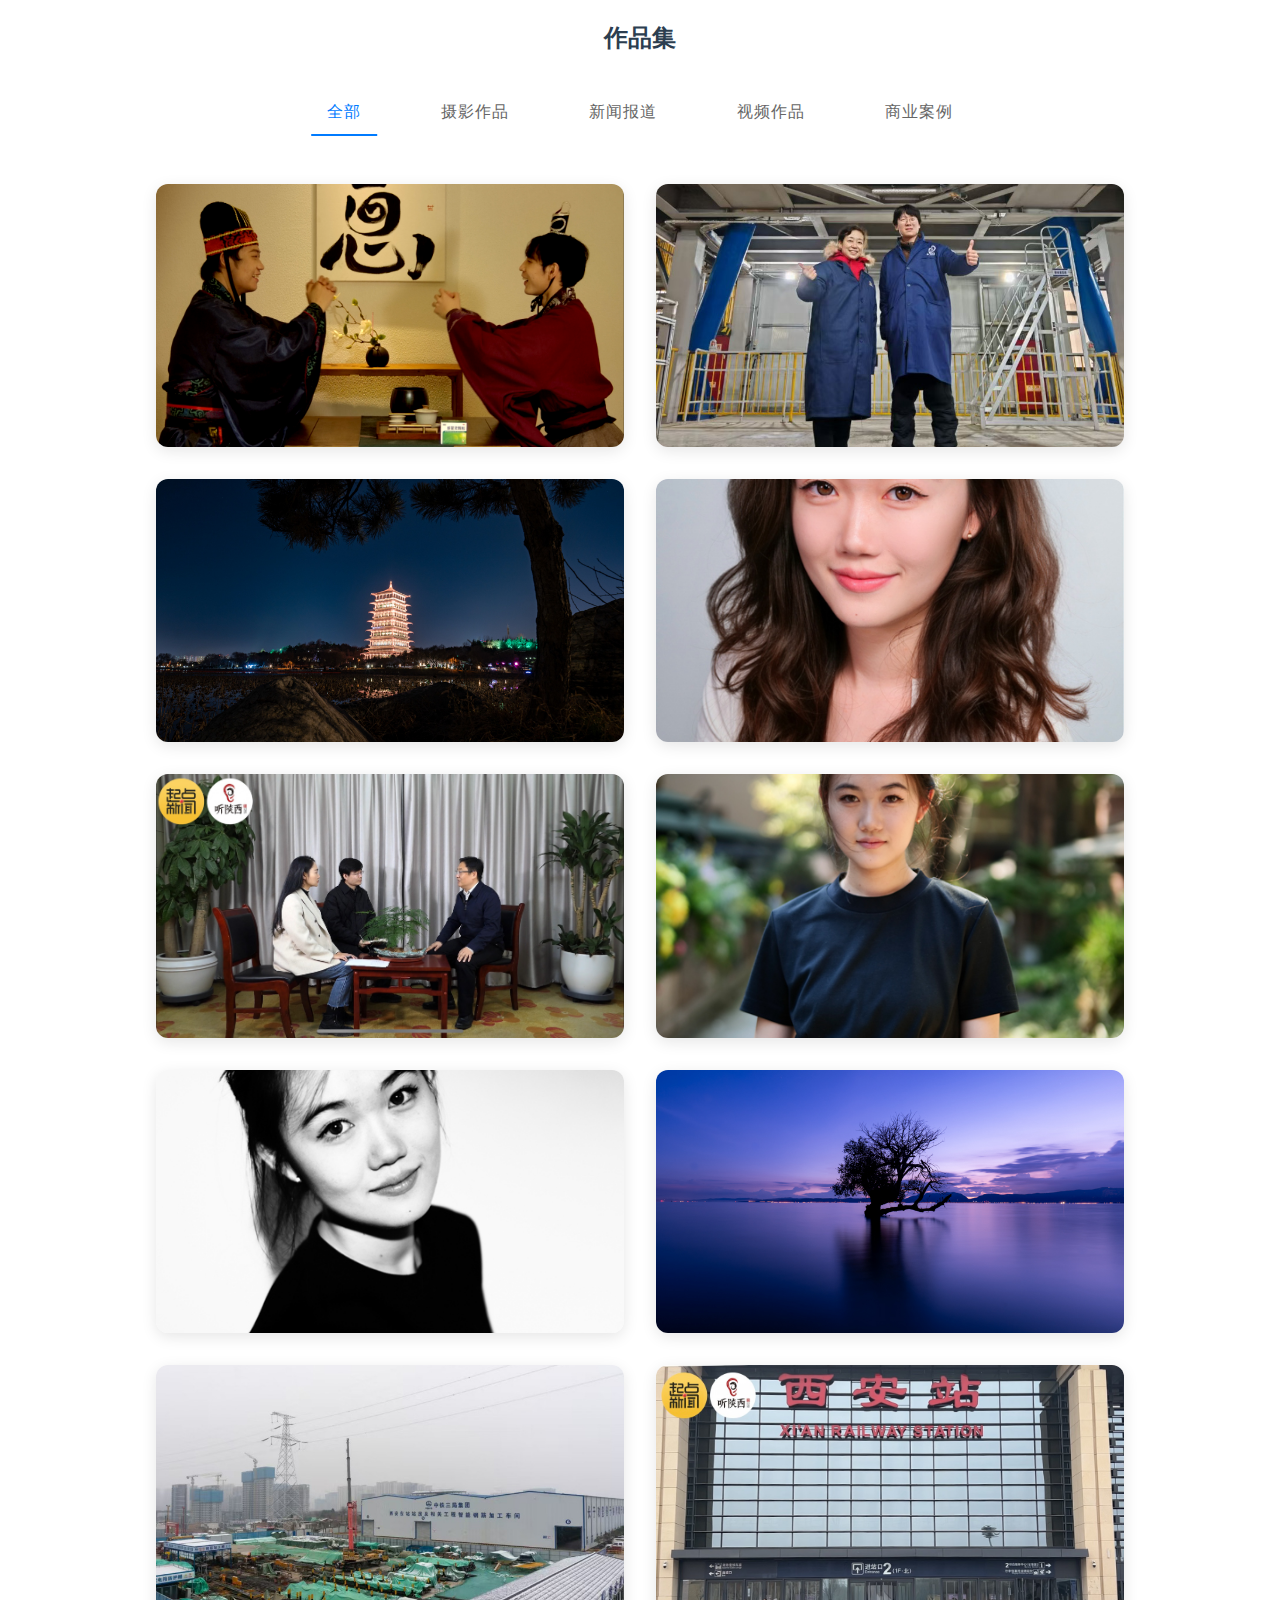
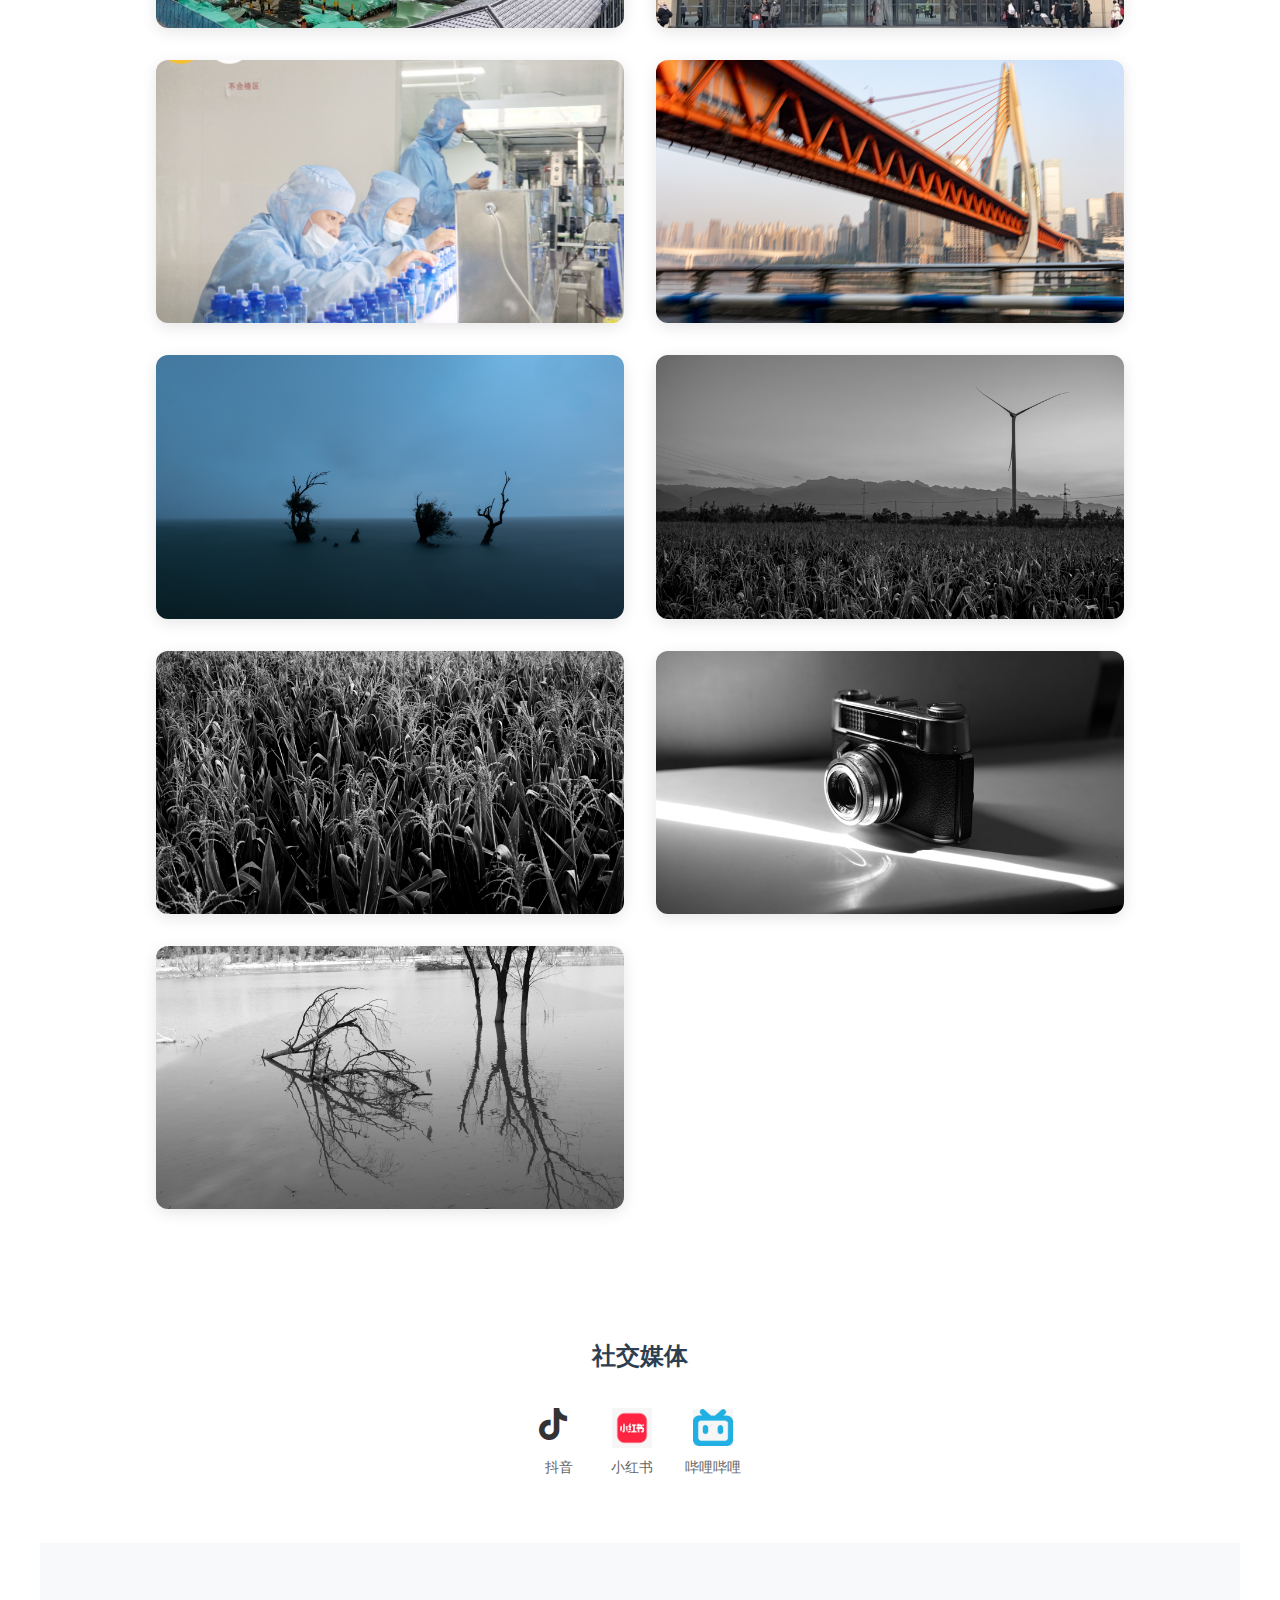
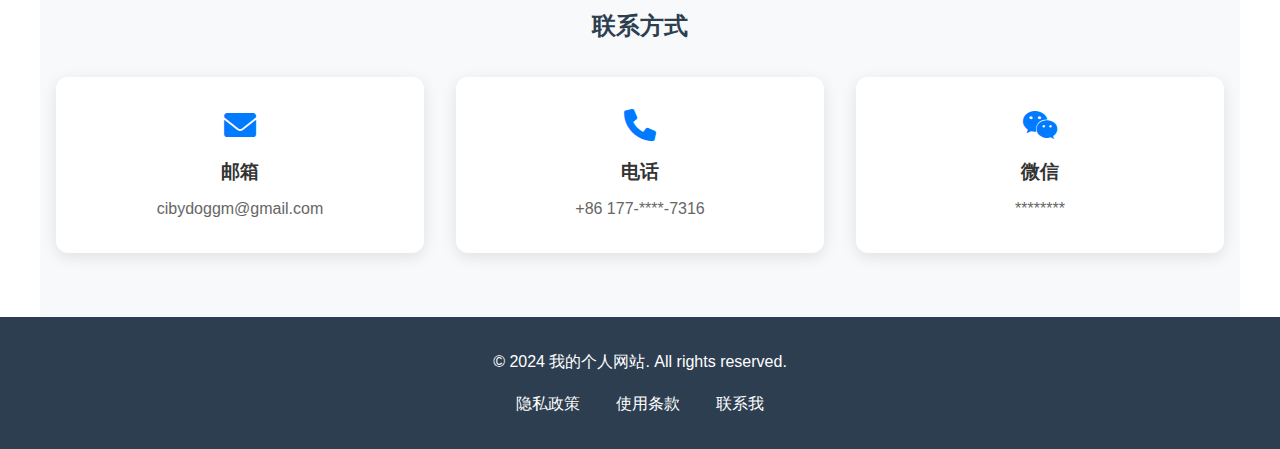
==== commit cd679b9c: "Add files via upload" ====
--- a/index0.html
+++ b/index0.html
@@ -6,16 +6,16 @@
     <title>我的个人网站</title>
     <!-- Font Awesome CDN -->
     <link rel="stylesheet" href="https://cdnjs.cloudflare.com/ajax/libs/font-awesome/6.0.0/css/all.min.css">
-    <link rel="stylesheet" href="/personal-website/styles/navbar.css">
-    <link rel="stylesheet" href="/personal-website/styles/main.css">
-    <link rel="stylesheet" href="/personal-website/styles/carousel.css">
+    <link rel="stylesheet" href="styles/navbar.css">
+    <link rel="stylesheet" href="styles/main.css">
+    <link rel="stylesheet" href="styles/carousel.css">
 </head>
 <body>
     <!-- 导航栏 -->
     <nav class="navbar" aria-label="主导航">
         <div class="nav-brand">
-            <a href="/personal-website/index0.html" aria-label="返回主页">
-                <img src="/personal-website/images/logo.jpg" alt="史睿康的个人网站 Logo" class="logo">
+            <a href="index0.html" aria-label="返回主页">
+                <img src="./images/logo.jpg" alt="Logo" class="logo">
             </a>
         </div>
         <button class="nav-toggle" aria-label="切换导航菜单">
@@ -23,9 +23,9 @@
         </button>
         <div class="nav-menu">
             <ul>
-                <li><a href="/personal-website/index0.html" class="active">首页</a></li>
-                <li><a href="/personal-website/index01.html">关于我</a></li>
-                <li><a href="/personal-website/index02.html">作品集</a></li>
+                <li><a href="index0.html" class="active">首页</a></li>
+                <li><a href="index01.html">关于我</a></li>
+                <li><a href="index02.html">作品集</a></li>
                 <li><a href="#contact">联系方式</a></li>
             </ul>
         </div>
@@ -35,42 +35,42 @@
     <section id="carousel" class="carousel">
         <div class="carousel-container">
             <div class="carousel-slide active">
-                <img src="/personal-website/images/mainphoto/1.jpg" alt="项目展示 1">
+                <img src="./images/mainphoto/1.jpg" alt="项目展示 1">
                 <div class="carousel-caption">
                     <h2>摄影</h2>
                     <p>探索图像的边界</p>
                 </div>
             </div>
             <div class="carousel-slide">
-                <img src="/personal-website/images/mainphoto/2.jpg" alt="项目展示 2">
+                <img src="./images/mainphoto/2.jpg" alt="项目展示 2">
                 <div class="carousel-caption">
                     <h2>技术深度分享</h2>
                     <p>达芬奇 | PR | AE</p>
                 </div>
             </div>
             <div class="carousel-slide">
-                <img src="/personal-website/images/mainphoto/3.jpg" alt="项目展示 3">
+                <img src="./images/mainphoto/3.jpg" alt="项目展示 3">
                 <div class="carousel-caption">
                     <h2>项目经验</h2>
                     <p>丰富的媒体运营经验</p>
                 </div>
             </div>
             <div class="carousel-slide">
-                <img src="/personal-website/images/mainphoto/4.jpg" alt="项目展示 4">
+                <img src="./images/mainphoto/4.jpg" alt="项目展示 4">
                 <div class="carousel-caption">
                     <h2>超越边界</h2>
                     <p>AI赋能 | 无限进步</p>
                 </div>
             </div>
             <div class="carousel-slide">
-                <img src="/personal-website/images/mainphoto/5.jpg" alt="项目展示 5">
+                <img src="./images/mainphoto/5.jpg" alt="项目展示 5">
                 <div class="carousel-caption">
                     <h2>远期计划</h2>
                     <p>艺术研修 | 个人展览</p>
                 </div>
             </div>
             <div class="carousel-slide">
-                <img src="/personal-website/images/mainphoto/6.jpg" alt="项目展示 6">
+                <img src="./images/mainphoto/6.jpg" alt="项目展示 6">
                 <div class="carousel-caption">
                     <h2>未来展望</h2>
                     <p>持续进步 | 开创未来</p>
@@ -88,7 +88,7 @@
         <section id="about" class="section about-section">
             <div class="about-container">
                 <div class="about-image">
-                    <img src="/personal-website/images/个人照片.jpg" alt="个人照片">
+                    <img src="./images/个人照片.jpg" alt="个人照片">
                 </div>
                 <div class="about-content">
                     <h3>你好，我是<span class="highlight">史睿康</span></h3>
@@ -153,13 +153,13 @@
                             <div class="experience-carousel">
                                 <div class="exp-carousel-container">
                                     <div class="exp-slide active">
-                                        <img src="/personal-website/images/experience/tv1.jpg" alt="电视台实习照片1">
+                                        <img src="./images/experience/tv1.jpg" alt="电视台实习照片1">
                                     </div>
                                     <div class="exp-slide">
-                                        <img src="/personal-website/images/experience/tv2.jpg" alt="电视台实习照片2">
+                                        <img src="./images/experience/tv2.jpg" alt="电视台实习照片2">
                                     </div>
                                     <div class="exp-slide">
-                                        <img src="/personal-website/images/experience/tv3.jpg" alt="电视台实习照片3">
+                                        <img src="./images/experience/tv3.jpg" alt="电视台实习照片3">
                                     </div>
                                 </div>
                                 <div class="exp-carousel-dots"></div>
@@ -182,13 +182,13 @@
                             <div class="experience-carousel">
                                 <div class="exp-carousel-container">
                                     <div class="exp-slide active">
-                                        <img src="/personal-website/images/experience/j1.jpg" alt="MCN实习照片1">
+                                        <img src="./images/experience/j1.jpg" alt="MCN实习照片1">
                                     </div>
                                     <div class="exp-slide">
-                                        <img src="/personal-website/images/experience/j2.jpg" alt="MCN实习照片2">
+                                        <img src="./images/experience/j2.jpg" alt="MCN实习照片2">
                                     </div>
                                     <div class="exp-slide">
-                                        <img src="/personal-website/images/experience/j3.jpg" alt="MCN实习照片3">
+                                        <img src="./images/experience/j3.jpg" alt="MCN实习照片3">
                                     </div>
                                 </div>
                                 <div class="exp-carousel-dots"></div>
@@ -217,7 +217,7 @@
                 <div class="timeline-item">
                     <div class="timeline-date">2023.09</div>
                     <div class="timeline-content">
-                        <h3>全国���学生摄影大赛</h3>
+                        <h3>全国学生摄影大赛</h3>
                         <p class="timeline-role">参赛选手</p>
                         <ul class="timeline-details">
                             <li>作品《城市印象》获得省级优秀奖</li>
@@ -300,7 +300,7 @@
             <div class="portfolio-grid">
                 <!-- 视频作品 -->
                 <div class="portfolio-item" data-category="video">
-                    <img src="/personal-website/images/portfolio/s.png" alt="三九演义">
+                    <img src="./images/portfolio/s.png" alt="三九演义">
                     <div class="portfolio-overlay">
                         <h3>《三九演义》</h3>
                         <p>2024年中国大学生广告艺术大赛获奖作品</p>
@@ -311,12 +311,12 @@
                         </div>
                         <a href="#" class="portfolio-btn" 
                            data-type="video"
-                           data-src="/personal-website/images/video/WeChat_20241219130752.mp4">观看视频</a>
+                           data-src="./images/video/WeChat_20241219130752.mp4">观看视频</a>
                     </div>
                 </div>
                 <!-- 添加航天试车报道 -->
                 <div class="portfolio-item" data-category="news">
-                    <img src="/personal-website/images/experience/tv1.jpg" alt="航天试车报道">
+                    <img src="./images/experience/tv1.jpg" alt="航天试车报道">
                     <div class="portfolio-overlay">
                         <h3>新春走基层 站好车"第一班岗"</h3>
                         <p>陕西广电融媒体集团·起点新闻报道</p>
@@ -335,7 +335,7 @@
 
                 <!-- 摄影作品 -->
                 <div class="portfolio-item" data-category="photo">
-                    <img src="/personal-website/images/photo/c1.jpg" alt="风光摄影">
+                    <img src="./images/photo/c1.jpg" alt="风光摄影">
                     <div class="portfolio-overlay">
                         <h3>西安世博园长安塔</h3>
                         <p>丝绸之路上的自然与人文景观</p>
@@ -345,12 +345,12 @@
                         </div>
                         <a href="#" class="portfolio-btn" 
                            data-type="image"
-                           data-src="/personal-website/images/sphoto/sc1.jpg">查看大图</a>
+                           data-src="./images/sphoto/sc1.jpg">查看大图</a>
                     </div>
                 </div>
                 
                 <div class="portfolio-item" data-category="photo">
-                    <img src="/personal-website/images/photo/a1.jpg" alt="人像摄影">
+                    <img src="./images/photo/a1.jpg" alt="人像摄影">
                     <div class="portfolio-overlay">
                         <h3>校园人像纪实</h3>
                         <p>记录精彩瞬间</p>
@@ -360,15 +360,15 @@
                         </div>
                         <a href="#" class="portfolio-btn" 
                            data-type="image"
-                           data-src="/personal-website/images/sphoto/sa1.jpg">查看大图</a>
+                           data-src="./images/sphoto/sa1.jpg">查看大图</a>
                     </div>
                 </div>
                 
                 <!-- 添加新的新闻作品 -->
                 <div class="portfolio-item" data-category="news">
-                    <img src="/personal-website/images/experience/tv4.jpg" alt="秦岭生态保护报道">
-                    <div class="portfolio-overlay">
-                        <h3>"高质量发展一线行"专访|牢记"国之大者" 当好秦岭卫士</h3>
+                    <img src="./images/experience/tv4.jpg" alt="秦岭生态保护报道">
+                    <div class="portfolio-overlay">
+                        <h3>"高质量发展一线行"专访|牢"国之大者" 当好秦岭卫士</h3>
                         <p>陕西广电融媒体集团·起点新闻报道</p>
                         <div class="portfolio-tags">
                             <span>专访报道</span>
@@ -384,7 +384,7 @@
                 </div>
                 
                 <div class="portfolio-item" data-category="photo">
-                    <img src="/personal-website/images/photo/a2.jpg" alt="人像摄影">
+                    <img src="./images/photo/a2.jpg" alt="人像摄影">
                     <div class="portfolio-overlay">
                         <h3>校园人像纪实</h3>
                         <p>记录精彩瞬间</p>
@@ -394,12 +394,12 @@
                         </div>
                         <a href="#" class="portfolio-btn" 
                            data-type="image"
-                           data-src="/personal-website/images/sphoto/sa2.jpg">查看大图</a>
-                    </div>
-                </div>
-
-                <div class="portfolio-item" data-category="photo">
-                    <img src="/personal-website/images/photo/a3.jpg" alt="人像摄影">
+                           data-src="./images/sphoto/sa2.jpg">查看大图</a>
+                    </div>
+                </div>
+
+                <div class="portfolio-item" data-category="photo">
+                    <img src="./images/photo/a3.jpg" alt="人像摄影">
                     <div class="portfolio-overlay">
                         <h3>校园人像纪实</h3>
                         <p>记录精彩瞬间</p>
@@ -409,12 +409,12 @@
                         </div>
                         <a href="#" class="portfolio-btn" 
                            data-type="image"
-                           data-src="/personal-website/images/sphoto/sa3.jpg">查看大图</a>
-                    </div>
-                </div>
-
-                <div class="portfolio-item" data-category="photo">
-                    <img src="/personal-website/images/photo/n2.jpg" alt="风光摄影">
+                           data-src="./images/sphoto/sa3.jpg">查看大图</a>
+                    </div>
+                </div>
+
+                <div class="portfolio-item" data-category="photo">
+                    <img src="./images/photo/n2.jpg" alt="风光摄影">
                     <div class="portfolio-overlay">
                         <h3>昆明滇池</h3>
                         <p>王官湿地公园</p>
@@ -424,13 +424,13 @@
                         </div>
                         <a href="#" class="portfolio-btn" 
                            data-type="image"
-                           data-src="/personal-website/images/sphoto/sn2.jpg">查看大图</a>
+                           data-src="./images/sphoto/sn2.jpg">查看大图</a>
                     </div>
                 </div>
 
                 <!-- 修改新闻作品的部分 -->
                 <div class="portfolio-item" data-category="news">
-                    <img src="/personal-website/images/experience/tv3.jpg" alt="西安东站新闻报道">
+                    <img src="./images/experience/tv3.jpg" alt="西安东站新闻报道">
                     <div class="portfolio-overlay">
                         <h3>探访正在"崛起"的西安东站</h3>
                         <p>陕西广电融媒体集团·起点新闻报道</p>
@@ -450,7 +450,7 @@
 
                 <!-- 添加温暖回家路报道 -->
                 <div class="portfolio-item" data-category="news">
-                    <img src="/personal-website/images/experience/tv5.jpg" alt="温暖回家路报道">
+                    <img src="./images/experience/tv5.jpg" alt="温暖回家路报道">
                     <div class="portfolio-overlay">
                         <h3>温暖回家路|把"年味"藏在行李箱里带回家</h3>
                         <p>陕西广电融媒体集团·起点新闻报道</p>
@@ -469,7 +469,7 @@
 
                 <!-- 添加医疗器械AI报道 -->
                 <div class="portfolio-item" data-category="news">
-                    <img src="/personal-website/images/experience/tv6.jpg" alt="医疗器械AI报道">
+                    <img src="./images/experience/tv6.jpg" alt="医疗器械AI报道">
                     <div class="portfolio-overlay">
                         <h3>探寻新质生产力丨西安：医疗器械研发 借力"人工智能"</h3>
                         <p>陕西广电融媒体集团·起点新闻报道</p>
@@ -487,7 +487,7 @@
                 </div>
 
                 <div class="portfolio-item" data-category="photo">
-                    <img src="/personal-website/images/photo/c3.jpg" alt="风光摄影">
+                    <img src="./images/photo/c3.jpg" alt="风光摄影">
                     <div class="portfolio-overlay">
                         <h3>重庆</h3>
                         <p>嘉陵江大桥</p>
@@ -497,12 +497,12 @@
                         </div>
                         <a href="#" class="portfolio-btn" 
                            data-type="image"
-                           data-src="/personal-website/images/sphoto/sc3.jpg">查看大图</a>
-                    </div>
-                </div>
-
-                <div class="portfolio-item" data-category="photo">
-                    <img src="/personal-website/images/photo/n1.jpg" alt="风光摄影">
+                           data-src="./images/sphoto/sc3.jpg">查看大图</a>
+                    </div>
+                </div>
+
+                <div class="portfolio-item" data-category="photo">
+                    <img src="./images/photo/n1.jpg" alt="风光摄影">
                     <div class="portfolio-overlay">
                         <h3>雨中滇池</h3>
                         <p>王官湿地公园</p>
@@ -512,12 +512,12 @@
                         </div>
                         <a href="#" class="portfolio-btn" 
                            data-type="image"
-                           data-src="/personal-website/images/sphoto/sn1.jpg">查看大图</a>
-                    </div>
-                </div>
-
-                <div class="portfolio-item" data-category="photo">
-                    <img src="/personal-website/images/photo/n4.jpg" alt="风光摄影">
+                           data-src="./images/sphoto/sn1.jpg">查看大图</a>
+                    </div>
+                </div>
+
+                <div class="portfolio-item" data-category="photo">
+                    <img src="./images/photo/n4.jpg" alt="风光摄影">
                     <div class="portfolio-overlay">
                         <h3>乡野纪实1</h3>
                         <p>渭南·潼关</p>
@@ -527,12 +527,12 @@
                         </div>
                         <a href="#" class="portfolio-btn" 
                            data-type="image"
-                           data-src="/personal-website/images/sphoto/sn4.jpg">查看大图</a>
-                    </div>
-                </div>
-
-                <div class="portfolio-item" data-category="photo">
-                    <img src="/personal-website/images/photo/n5.jpg" alt="风光摄影">
+                           data-src="./images/sphoto/sn4.jpg">查看大图</a>
+                    </div>
+                </div>
+
+                <div class="portfolio-item" data-category="photo">
+                    <img src="./images/photo/n5.jpg" alt="风光摄影">
                     <div class="portfolio-overlay">
                         <h3>乡野纪实2</h3>
                         <p>渭南·潼关</p>
@@ -542,12 +542,12 @@
                         </div>
                         <a href="#" class="portfolio-btn" 
                            data-type="image"
-                           data-src="/personal-website/images/sphoto/sn5.jpg">查看大图</a>
-                    </div>
-                </div>
-
-                <div class="portfolio-item" data-category="photo">
-                    <img src="/personal-website/images/photo/2.jpg" alt="风光摄影">
+                           data-src="./images/sphoto/sn5.jpg">查看大图</a>
+                    </div>
+                </div>
+
+                <div class="portfolio-item" data-category="photo">
+                    <img src="./images/photo/2.jpg" alt="风光摄影">
                     <div class="portfolio-overlay">
                         <h3>经典机械</h3>
                         <p>福伦达·德味</p>
@@ -557,12 +557,12 @@
                         </div>
                         <a href="#" class="portfolio-btn" 
                            data-type="image"
-                           data-src="/personal-website/images/sphoto/s2.jpg">查看大图</a>
-                    </div>
-                </div>
-
-                <div class="portfolio-item" data-category="photo">
-                    <img src="/personal-website/images/photo/s4.jpg" alt="风光摄影">
+                           data-src="./images/sphoto/s2.jpg">查看大图</a>
+                    </div>
+                </div>
+
+                <div class="portfolio-item" data-category="photo">
+                    <img src="./images/photo/s4.jpg" alt="风光摄影">
                     <div class="portfolio-overlay">
                         <h3>灞柳风韵</h3>
                         <p>西安·浐灞</p>
@@ -572,7 +572,7 @@
                         </div>
                         <a href="#" class="portfolio-btn" 
                            data-type="image"
-                           data-src="/personal-website/images/sphoto/ss4.jpg">查看大图</a>
+                           data-src="./images/sphoto/ss4.jpg">查看大图</a>
                     </div>
                 </div>
 
@@ -595,7 +595,7 @@
                    title="小红书" 
                    target="_blank" 
                    rel="noopener noreferrer">
-                    <img src="/personal-website/images/redbook.png" alt="小红书" class="custom-icon">
+                    <img src="./images/redbook.png" alt="小红书" class="custom-icon">
                     <span class="social-name">小红书</span>
                 </a>
                 <a href="https://b23.tv/KzOZPyt" 
@@ -603,7 +603,7 @@
                    title="哔哩哔哩" 
                    target="_blank" 
                    rel="noopener noreferrer">
-                    <img src="/personal-website/images/bilibili.jpg" alt="哔哩哔哩" class="custom-icon">
+                    <img src="./images/bilibili.jpg" alt="哔哩哔哩" class="custom-icon">
                     <span class="social-name">哔哩哔哩</span>
                 </a>
             </div>
--- a/styles/navbar.css
+++ b/styles/navbar.css
@@ -0,0 +1,266 @@
+.navbar {
+    position: fixed;
+    top: 0;
+    left: 0;
+    width: 100%;
+    z-index: 1000;
+    background: rgba(255, 255, 255, 0.95);
+    box-shadow: 0 2px 5px rgba(0, 0, 0, 0.1);
+    height: 60px;
+    padding: 0 4rem;
+    display: flex;
+    justify-content: space-between;
+    align-items: center;
+    backdrop-filter: blur(10px);
+    transition: all 0.3s ease;
+}
+
+.navbar.scrolled {
+    padding: 0.6rem 4rem;
+    background: rgba(255, 255, 255, 0.98);
+}
+
+.nav-brand {
+    display: flex;
+    align-items: center;
+}
+
+.nav-brand .logo {
+    height: 40px;
+    transition: transform 0.3s ease;
+}
+
+.nav-brand .logo:hover {
+    transform: scale(1.05);
+}
+
+.nav-menu {
+    display: flex;
+    align-items: center;
+}
+
+.nav-menu ul {
+    display: flex;
+    list-style: none;
+    margin: 0;
+    padding: 0;
+    gap: 2.5rem;
+}
+
+.nav-menu li {
+    position: relative;
+}
+
+.nav-menu a {
+    color: #2c3e50;
+    text-decoration: none;
+    font-size: 1rem;
+    font-weight: 500;
+    padding: 0.5rem 0;
+    transition: all 0.3s ease;
+    position: relative;
+}
+
+.nav-menu a::after {
+    content: '';
+    position: absolute;
+    bottom: 0;
+    left: 0;
+    width: 0;
+    height: 2px;
+    background: #007bff;
+    transition: width 0.3s ease;
+}
+
+.nav-menu a:hover {
+    color: #007bff;
+}
+
+.nav-menu a:hover::after {
+    width: 100%;
+}
+
+/* 下拉菜单样式 */
+.dropdown-content {
+    display: none;
+    position: absolute;
+    top: 100%;
+    left: 50%;
+    transform: translateX(-50%);
+    background: white;
+    min-width: 180px;
+    padding: 0.5rem 0;
+    border-radius: 8px;
+    box-shadow: 0 4px 15px rgba(0,0,0,0.1);
+    opacity: 0;
+    transition: all 0.3s ease;
+}
+
+.dropdown:hover .dropdown-content {
+    display: block;
+    opacity: 1;
+}
+
+.dropdown-content li {
+    margin: 0;
+}
+
+.dropdown-content a {
+    padding: 0.8rem 1.5rem;
+    display: block;
+    color: #2c3e50;
+    font-size: 0.95rem;
+}
+
+.dropdown-content a:hover {
+    background: #f8f9fa;
+}
+
+/* 汉堡菜单按钮 */
+.nav-toggle {
+    display: none;
+    background: none;
+    border: none;
+    cursor: pointer;
+    padding: 0.5rem;
+    z-index: 1001;
+}
+
+.hamburger {
+    display: block;
+    width: 24px;
+    height: 2px;
+    background: #2c3e50;
+    position: relative;
+    transition: all 0.3s ease;
+}
+
+.hamburger::before,
+.hamburger::after {
+    content: '';
+    position: absolute;
+    width: 100%;
+    height: 100%;
+    background: #2c3e50;
+    transition: all 0.3s ease;
+}
+
+.hamburger::before {
+    transform: translateY(-8px);
+}
+
+.hamburger::after {
+    transform: translateY(8px);
+}
+
+/* 汉堡菜单激活状态 */
+.nav-toggle.active .hamburger {
+    background: transparent;
+}
+
+.nav-toggle.active .hamburger::before {
+    transform: rotate(45deg);
+}
+
+.nav-toggle.active .hamburger::after {
+    transform: rotate(-45deg);
+}
+
+/* 响应式设计 */
+@media (max-width: 768px) {
+    .navbar {
+        height: 50px;
+        padding: 0 1.5rem;
+    }
+
+    .nav-toggle {
+        display: block;
+    }
+
+    .nav-menu {
+        position: fixed;
+        top: 50px;
+        left: 0;
+        width: 100%;
+        height: 0;
+        background: white;
+        overflow: hidden;
+        transition: height 0.3s ease;
+        box-shadow: 0 2px 5px rgba(0, 0, 0, 0.1);
+        display: block;
+    }
+
+    .nav-menu.active {
+        height: auto;
+        padding: 1rem 0;
+    }
+
+    .nav-menu ul {
+        flex-direction: column;
+        gap: 0;
+        opacity: 0;
+        transform: translateY(-20px);
+        transition: all 0.3s ease;
+    }
+
+    .nav-menu.active ul {
+        opacity: 1;
+        transform: translateY(0);
+    }
+
+    .nav-menu li {
+        width: 100%;
+        padding: 0 1.5rem;
+    }
+
+    .nav-menu a {
+        display: block;
+        padding: 0.8rem 0;
+    }
+
+    .dropdown-content {
+        position: static;
+        transform: none;
+        box-shadow: none;
+        padding-left: 1rem;
+        display: none;
+        opacity: 1;
+        height: 0;
+        overflow: hidden;
+        transition: height 0.3s ease;
+    }
+
+    .dropdown.active .dropdown-content {
+        display: block;
+        height: auto;
+    }
+
+    .nav-brand img {
+        height: 30px;
+    }
+}
+
+/* 深色模式支持 */
+@media (prefers-color-scheme: dark) {
+    .navbar {
+        background: rgba(23, 25, 35, 0.95);
+    }
+
+    .nav-menu a {
+        color: #e1e1e1;
+    }
+
+    .dropdown-content {
+        background: #1a1c25;
+    }
+
+    .dropdown-content a:hover {
+        background: #2c2e3a;
+    }
+
+    .hamburger,
+    .hamburger::before,
+    .hamburger::after {
+        background: #e1e1e1;
+    }
+} --- a/styles/main.css
+++ b/styles/main.css
@@ -0,0 +1,977 @@
+* {
+    margin: 0;
+    padding: 0;
+    box-sizing: border-box;
+}
+
+body {
+    font-family: 'Segoe UI', Tahoma, Geneva, Verdana, sans-serif;
+    line-height: 1.6;
+    color: #333;
+}
+
+.section {
+    padding: 4rem 2rem;
+    max-width: 1200px;
+    margin: 0 auto;
+}
+
+h2 {
+    text-align: center;
+    margin-bottom: 2rem;
+    color: #2c3e50;
+}
+
+/* 教育经历时间轴 */
+.timeline {
+    position: relative;
+    max-width: 800px;
+    margin: 0 auto;
+}
+
+.timeline-item {
+    display: flex;
+    margin-bottom: 2rem;
+}
+
+.timeline-date {
+    flex: 0 0 150px;
+    padding: 1rem;
+    font-weight: bold;
+    color: #007bff;
+}
+
+.timeline-content {
+    flex: 1;
+    padding: 1rem;
+    background: #f8f9fa;
+    border-radius: 4px;
+    box-shadow: 0 2px 5px rgba(0,0,0,0.1);
+    position: relative;
+}
+
+/* 技能展示 */
+.skills-grid {
+    display: flex;
+    flex-direction: column;
+    gap: 2rem;
+    max-width: 1000px;
+    margin: 0 auto;
+}
+
+.skill-item {
+    display: flex;
+    background: #fff;
+    border-radius: 12px;
+    box-shadow: 0 2px 15px rgba(0,0,0,0.1);
+    overflow: hidden;
+    transition: transform 0.3s ease;
+}
+
+.skill-item:hover {
+    transform: translateY(-5px);
+}
+
+.skill-header {
+    flex: 0 0 300px;
+    padding: 2rem;
+    background: #f8f9fa;
+    border-right: 1px solid #eee;
+    display: flex;
+    flex-direction: column;
+    align-items: center;
+    justify-content: center;
+}
+
+.skill-header i {
+    font-size: 3rem;
+    color: #007bff;
+    margin-bottom: 1rem;
+}
+
+.skill-header h3 {
+    font-size: 1.5rem;
+    color: #2c3e50;
+    margin-bottom: 1rem;
+}
+
+.skill-bar {
+    width: 100%;
+    height: 8px;
+    background: #eee;
+    border-radius: 4px;
+    overflow: hidden;
+}
+
+.skill-level {
+    height: 100%;
+    background: #007bff;
+    border-radius: 4px;
+    transition: width 0.3s ease;
+}
+
+.skill-description {
+    flex: 1;
+    padding: 2rem;
+}
+
+.skill-description ul {
+    list-style: none;
+    padding: 0;
+}
+
+.skill-description li {
+    position: relative;
+    padding-left: 1.5rem;
+    margin-bottom: 1rem;
+    color: #666;
+    line-height: 1.6;
+}
+
+.skill-description li::before {
+    content: '•';
+    position: absolute;
+    left: 0;
+    color: #007bff;
+    font-weight: bold;
+}
+
+/* 作品集 */
+.portfolio-tabs {
+    display: flex;
+    justify-content: center;
+    gap: 2rem;
+    margin-bottom: 3rem;
+    flex-wrap: wrap;
+    padding: 0 1rem;
+}
+
+.portfolio-tab {
+    padding: 0.8rem 1.5rem;
+    border: none;
+    background: none;
+    color: #666;
+    font-size: 1rem;
+    cursor: pointer;
+    transition: all 0.3s ease;
+    position: relative;
+    font-weight: 500;
+    letter-spacing: 1px;
+}
+
+.portfolio-tab::after {
+    content: '';
+    position: absolute;
+    bottom: 0;
+    left: 50%;
+    width: 0;
+    height: 2px;
+    background: #007bff;
+    transition: all 0.3s ease;
+    transform: translateX(-50%);
+}
+
+.portfolio-tab:hover::after,
+.portfolio-tab.active::after {
+    width: 80%;
+}
+
+.portfolio-tab.active {
+    color: #007bff;
+}
+
+.portfolio-grid {
+    display: grid;
+    grid-template-columns: repeat(2, 1fr);
+    gap: 2rem;
+    padding: 0 1rem;
+    max-width: 1000px;
+    margin: 0 auto;
+}
+
+.portfolio-item {
+    position: relative;
+    border-radius: 12px;
+    overflow: hidden;
+    aspect-ratio: 16/9;
+    box-shadow: 0 4px 15px rgba(0,0,0,0.1);
+    transition: all 0.4s ease;
+    transform: translateY(0);
+}
+
+.portfolio-item:hover {
+    transform: translateY(-10px);
+    box-shadow: 0 8px 25px rgba(0,0,0,0.15);
+}
+
+.portfolio-item img {
+    width: 100%;
+    height: 100%;
+    object-fit: cover;
+    transition: transform 0.6s ease;
+}
+
+.portfolio-overlay {
+    position: absolute;
+    top: 0;
+    left: 0;
+    right: 0;
+    bottom: 0;
+    background: linear-gradient(
+        to top,
+        rgba(0,0,0,0.9) 0%,
+        rgba(0,0,0,0.5) 50%,
+        rgba(0,0,0,0) 100%
+    );
+    padding: 1.5rem;
+    display: flex;
+    flex-direction: column;
+    justify-content: flex-end;
+    opacity: 0;
+    transition: all 0.4s ease;
+}
+
+.portfolio-item:hover .portfolio-overlay {
+    opacity: 1;
+}
+
+.portfolio-item:hover img {
+    transform: scale(1.1);
+}
+
+.portfolio-overlay h3 {
+    color: white;
+    font-size: 1.4rem;
+    margin-bottom: 0.5rem;
+    font-weight: 600;
+    transform: translateY(20px);
+    transition: transform 0.4s ease;
+}
+
+.portfolio-overlay p {
+    color: rgba(255,255,255,0.9);
+    font-size: 1rem;
+    margin-bottom: 1rem;
+    transform: translateY(20px);
+    transition: transform 0.4s ease 0.1s;
+}
+
+.portfolio-item:hover .portfolio-overlay h3,
+.portfolio-item:hover .portfolio-overlay p,
+.portfolio-item:hover .portfolio-overlay .portfolio-tags,
+.portfolio-item:hover .portfolio-overlay .portfolio-btn {
+    transform: translateY(0);
+}
+
+.portfolio-tags {
+    display: flex;
+    gap: 0.8rem;
+    margin-bottom: 1.2rem;
+    transform: translateY(20px);
+    transition: transform 0.4s ease 0.2s;
+}
+
+.portfolio-tags span {
+    padding: 0.4rem 1rem;
+    background: rgba(255,255,255,0.15);
+    border-radius: 20px;
+    font-size: 0.85rem;
+    color: white;
+    backdrop-filter: blur(5px);
+}
+
+.portfolio-btn {
+    align-self: flex-start;
+    padding: 0.8rem 1.5rem;
+    background: white;
+    color: #333;
+    text-decoration: none;
+    border-radius: 25px;
+    font-size: 0.9rem;
+    font-weight: 500;
+    transition: all 0.3s ease;
+    transform: translateY(20px);
+    transition: all 0.4s ease 0.3s;
+}
+
+.portfolio-btn:hover {
+    background: #007bff;
+    color: white;
+    transform: translateY(0) scale(1.05);
+}
+
+/* 响应式调整 */
+@media (max-width: 768px) {
+    .portfolio-grid {
+        grid-template-columns: 1fr;
+        gap: 1.5rem;
+    }
+
+    .portfolio-tabs {
+        gap: 1rem;
+    }
+
+    .portfolio-tab {
+        padding: 0.6rem 1rem;
+        font-size: 0.9rem;
+    }
+
+    .portfolio-overlay {
+        opacity: 1;
+        background: linear-gradient(
+            to top,
+            rgba(0,0,0,0.9) 0%,
+            rgba(0,0,0,0.7) 50%,
+            rgba(0,0,0,0.4) 100%
+        );
+    }
+
+    .portfolio-overlay h3 {
+        font-size: 1.1rem;
+        line-height: 1.4;
+        margin-bottom: 0.3rem;
+        transform: translateY(0);
+    }
+
+    .portfolio-overlay p {
+        font-size: 0.9rem;
+        margin-bottom: 0.5rem;
+        transform: translateY(0);
+    }
+
+    .portfolio-tags {
+        margin-bottom: 0.8rem;
+        flex-wrap: wrap;
+        gap: 0.4rem;
+        transform: translateY(0);
+    }
+
+    .portfolio-tags span {
+        padding: 0.3rem 0.8rem;
+        font-size: 0.8rem;
+    }
+
+    .portfolio-btn {
+        padding: 0.6rem 1.2rem;
+        font-size: 0.85rem;
+        transform: translateY(0);
+    }
+
+    .portfolio-item {
+        aspect-ratio: 16/9;
+    }
+}
+
+/* 社交媒体图标 */
+.social-icons {
+    display: flex;
+    justify-content: center;
+    gap: 2rem;
+    margin-top: 2rem;
+}
+
+.social-icon {
+    display: flex;
+    flex-direction: column;
+    align-items: center;
+    text-decoration: none;
+    color: #333;
+    transition: transform 0.3s ease;
+}
+
+.social-icon:hover {
+    transform: translateY(-5px);
+}
+
+.social-icon i,
+.social-icon .custom-icon {
+    font-size: 2rem;
+    width: 40px;
+    height: 40px;
+    margin-bottom: 0.5rem;
+    transition: all 0.3s ease;
+}
+
+.social-icon:hover i,
+.social-icon:hover .custom-icon {
+    filter: brightness(1.2);
+}
+
+.social-name {
+    font-size: 0.9rem;
+    color: #666;
+}
+
+.custom-icon {
+    width: 2.5rem;
+    height: 2.5rem;
+    margin-bottom: 0.5rem;
+    object-fit: contain;
+}
+
+/* 页脚 */
+footer {
+    background: #2c3e50;
+    color: white;
+    padding: 2rem;
+    text-align: center;
+}
+
+.footer-links {
+    margin-top: 1rem;
+}
+
+.footer-links a {
+    color: white;
+    margin: 0 1rem;
+    text-decoration: none;
+}
+
+.footer-links a:hover {
+    text-decoration: underline;
+}
+
+/* 响应式设计 */
+@media (max-width: 768px) {
+    .timeline-item {
+        flex-direction: column;
+    }
+
+    .timeline-date {
+        flex: none;
+        margin-bottom: 0.5rem;
+    }
+
+    .portfolio-grid {
+        grid-template-columns: 1fr;
+    }
+
+    .social-icons {
+        gap: 2rem;
+    }
+
+    .social-icon i,
+    .custom-icon {
+        font-size: 2rem;
+        width: 2rem;
+        height: 2rem;
+    }
+
+    .social-name {
+        font-size: 0.9rem;
+    }
+
+    .skill-item {
+        flex-direction: column;
+    }
+
+    .skill-header {
+        flex: none;
+        border-right: none;
+        border-bottom: 1px solid #eee;
+    }
+
+    .skill-description {
+        padding: 1.5rem;
+    }
+
+    .skill-description li {
+        font-size: 0.9rem;
+    }
+}
+
+/* 个人简介 */
+.about-section {
+    background: #f8f9fa;
+    margin-top: 2rem;
+}
+
+.about-container {
+    display: flex;
+    gap: 4rem;
+    align-items: center;
+    max-width: 1000px;
+    margin: 0 auto;
+}
+
+.about-image {
+    flex: 0 0 300px;
+}
+
+.about-image img {
+    width: 100%;
+    height: 300px;
+    object-fit: cover;
+    border-radius: 15px;
+    box-shadow: 0 5px 15px rgba(0,0,0,0.1);
+    transition: transform 0.3s ease;
+}
+
+.about-image img:hover {
+    transform: translateY(-5px);
+}
+
+.about-content {
+    flex: 1;
+}
+
+.about-content h3 {
+    font-size: 2rem;
+    margin-bottom: 1rem;
+    color: #2c3e50;
+}
+
+.highlight {
+    color: #007bff;
+    font-weight: 600;
+}
+
+.about-title {
+    font-size: 1.2rem;
+    color: #666;
+    margin-bottom: 1.5rem;
+    font-weight: 500;
+}
+
+.about-description {
+    color: #666;
+    margin-bottom: 1rem;
+    line-height: 1.8;
+}
+
+.about-stats {
+    display: flex;
+    gap: 3rem;
+    margin-top: 2rem;
+    padding-top: 2rem;
+    border-top: 1px solid #eee;
+}
+
+.stat-item {
+    text-align: center;
+}
+
+.stat-number {
+    display: block;
+    font-size: 2rem;
+    font-weight: 600;
+    color: #007bff;
+    margin-bottom: 0.5rem;
+}
+
+.stat-label {
+    color: #666;
+    font-size: 0.9rem;
+}
+
+/* 响应式设计 */
+@media (max-width: 768px) {
+    .about-container {
+        flex-direction: column;
+        gap: 2rem;
+        text-align: center;
+    }
+
+    .about-image {
+        flex: none;
+        width: 200px;
+        margin: 0 auto;
+    }
+
+    .about-content h3 {
+        font-size: 1.8rem;
+    }
+
+    .about-stats {
+        justify-content: center;
+        gap: 2rem;
+    }
+
+    .stat-number {
+        font-size: 1.8rem;
+    }
+}
+
+/* 作品集标签样式 */
+.portfolio-tags {
+    display: flex;
+    gap: 0.5rem;
+    margin-bottom: 1rem;
+}
+
+.portfolio-tags span {
+    padding: 0.3rem 0.8rem;
+    background: rgba(255, 255, 255, 0.2);
+    border-radius: 15px;
+    font-size: 0.8rem;
+    color: white;
+}
+
+/* 添加视频播放图 */
+[data-video] .portfolio-btn::before {
+    content: '\f04b';
+    font-family: 'Font Awesome 5 Free';
+    font-weight: 900;
+    margin-right: 0.5rem;
+}
+
+/* 实习和活动经验样式 */
+.timeline-role {
+    color: #007bff;
+    font-size: 0.95rem;
+    margin: 0.5rem 0;
+    font-weight: 500;
+}
+
+.timeline-details {
+    list-style: none;
+    padding: 0;
+    margin-top: 1rem;
+}
+
+.timeline-details li {
+    position: relative;
+    padding-left: 1.2rem;
+    margin-bottom: 0.5rem;
+    color: #666;
+    font-size: 0.95rem;
+}
+
+.timeline-details li::before {
+    content: '•';
+    position: absolute;
+    left: 0;
+    color: #007bff;
+}
+
+.timeline-content h3 {
+    color: #2c3e50;
+    font-size: 1.2rem;
+    font-weight: 600;
+}
+
+/* 时间轴连接线 */
+.timeline::before {
+    content: '';
+    position: absolute;
+    left: 145px;
+    top: 0;
+    bottom: 0;
+    width: 2px;
+    background: #eee;
+}
+
+.timeline-date::after {
+    content: '';
+    position: absolute;
+    right: -1.5rem;
+    top: 50%;
+    transform: translateY(-50%);
+    width: 10px;
+    height: 10px;
+    border-radius: 50%;
+    background: #007bff;
+    border: 2px solid #fff;
+    box-shadow: 0 0 0 2px #007bff;
+}
+
+/* 响应式调整 */
+@media (max-width: 768px) {
+    .timeline::before {
+        left: 0;
+    }
+
+    .timeline-date {
+        position: relative;
+        padding-left: 1.5rem;
+    }
+
+    .timeline-date::after {
+        left: -6px;
+        right: auto;
+    }
+
+    .timeline-content {
+        margin-left: 1.5rem;
+    }
+}
+
+/* 轮播图样式化 */
+.experience-carousel {
+    margin-top: 1.5rem;
+    width: 100%;
+    aspect-ratio: 16/9;
+    border-radius: 8px;
+    overflow: hidden;
+    box-shadow: 0 4px 8px rgba(0,0,0,0.1);
+}
+
+.exp-carousel-container {
+    width: 100%;
+    height: 100%;
+    position: relative;
+}
+
+.exp-slide {
+    position: absolute;
+    width: 100%;
+    height: 100%;
+    opacity: 0;
+    transition: opacity 0.5s ease-in-out;
+}
+
+.exp-slide.active {
+    opacity: 1;
+}
+
+.exp-slide img {
+    width: 100%;
+    height: 100%;
+    object-fit: cover;
+}
+
+/* 响应式调整 */
+@media (max-width: 768px) {
+    .timeline-content {
+        padding: 1rem;
+    }
+    
+    .experience-carousel {
+        margin-top: 1rem;
+    }
+}
+
+/* 添加视频模态框样式 */
+.video-modal {
+    display: none;
+    position: fixed;
+    top: 0;
+    left: 0;
+    width: 100%;
+    height: 100%;
+    background-color: rgba(0, 0, 0, 0.9);
+    z-index: 1100;
+}
+
+.video-modal-content {
+    position: relative;
+    width: 90%;
+    max-width: 1000px;
+    margin: 50px auto;
+    padding: 20px;
+}
+
+.close-video {
+    position: absolute;
+    right: 0;
+    top: -40px;
+    color: #fff;
+    font-size: 35px;
+    font-weight: bold;
+    cursor: pointer;
+}
+
+#videoPlayer {
+    width: 100%;
+    height: auto;
+    max-height: 80vh;
+    background: #000;
+}
+
+/* 响应式调整 */
+@media (max-width: 768px) {
+    .video-modal-content {
+        width: 95%;
+        margin: 20px auto;
+    }
+}
+
+/* 模态框基础样式 */
+.modal {
+    display: none;
+    position: fixed;
+    top: 0;
+    left: 0;
+    width: 100%;
+    height: 100%;
+    background-color: rgba(0, 0, 0, 0.9);
+    z-index: 1100;
+}
+
+.modal-content {
+    position: relative;
+    width: 90%;
+    max-width: 1200px;
+    margin: 50px auto;
+    padding: 20px;
+}
+
+.close-modal {
+    position: absolute;
+    right: 0;
+    top: -40px;
+    color: #fff;
+    font-size: 35px;
+    font-weight: bold;
+    cursor: pointer;
+}
+
+#modalImage {
+    width: 100%;
+    height: auto;
+    max-height: 90vh;
+    object-fit: contain;
+}
+
+#videoPlayer {
+    width: 100%;
+    height: auto;
+    max-height: 90vh;
+    background: #000;
+}
+
+/* 联系方式部分样式 */
+.contact-section {
+    background-color: #f8f9fa;
+    padding: 4rem 0;
+}
+
+.contact-container {
+    max-width: 1200px;
+    margin: 0 auto;
+    padding: 0 1rem;
+}
+
+.contact-info {
+    display: grid;
+    grid-template-columns: repeat(3, 1fr);
+    gap: 2rem;
+    margin-top: 2rem;
+}
+
+.contact-item {
+    text-align: center;
+    padding: 2rem;
+    background: white;
+    border-radius: 12px;
+    box-shadow: 0 4px 15px rgba(0,0,0,0.1);
+    transition: transform 0.3s ease;
+}
+
+.contact-item:hover {
+    transform: translateY(-5px);
+}
+
+.contact-item i {
+    font-size: 2rem;
+    color: #007bff;
+    margin-bottom: 1rem;
+}
+
+.contact-item h3 {
+    font-size: 1.2rem;
+    margin-bottom: 0.5rem;
+    color: #333;
+}
+
+.contact-item p {
+    color: #666;
+}
+
+.contact-item a {
+    color: #666;
+    text-decoration: none;
+    transition: color 0.3s ease;
+}
+
+.contact-item a:hover {
+    color: #007bff;
+}
+
+/* 响应式调整 */
+@media (max-width: 768px) {
+    .contact-info {
+        grid-template-columns: 1fr;
+        gap: 1.5rem;
+    }
+
+    .contact-item {
+        padding: 1.5rem;
+    }
+}
+
+/* 优化移动端样式 */
+@media (max-width: 768px) {
+    .portfolio-overlay {
+        opacity: 1;
+        padding: 1rem;
+        background: linear-gradient(
+            to top,
+            rgba(0,0,0,0.95) 0%,
+            rgba(0,0,0,0.8) 40%,
+            rgba(0,0,0,0.6) 70%,
+            rgba(0,0,0,0.4) 100%
+        );
+        justify-content: flex-start;
+    }
+
+    .portfolio-overlay * {
+        transform: translateY(0) !important; /* 确保所有元素在移动端不会被动画影响 */
+    }
+}
+
+/* 修复模态框层级问题 */
+.modal {
+    z-index: 1100;
+}
+
+.close-modal {
+    z-index: 1101;
+}
+
+/* 加载状态指示器样式 */
+.loader-container {
+    position: fixed;
+    top: 0;
+    left: 0;
+    width: 100%;
+    height: 100%;
+    background: rgba(255, 255, 255, 0.9);
+    display: flex;
+    justify-content: center;
+    align-items: center;
+    z-index: 2000;
+}
+
+.loader {
+    width: 50px;
+    height: 50px;
+    border: 5px solid #f3f3f3;
+    border-top: 5px solid #007bff;
+    border-radius: 50%;
+    animation: spin 1s linear infinite;
+}
+
+@keyframes spin {
+    0% { transform: rotate(0deg); }
+    100% { transform: rotate(360deg); }
+}
+
+/* 提示消息样式 */
+.toast {
+    position: fixed;
+    bottom: 20px;
+    left: 50%;
+    transform: translateX(-50%);
+    background: rgba(0, 0, 0, 0.8);
+    color: white;
+    padding: 12px 24px;
+    border-radius: 4px;
+    z-index: 2001;
+    opacity: 0;
+    transition: opacity 0.3s ease;
+}
+
+.toast.show {
+    opacity: 1;
+} --- a/styles/carousel.css
+++ b/styles/carousel.css
@@ -0,0 +1,278 @@
+.carousel {
+    position: relative;
+    width: 100%;
+    height: 0;
+    padding-top: 42.857143%;
+    overflow: hidden;
+}
+
+.carousel-container {
+    position: absolute;
+    top: 0;
+    left: 0;
+    width: 100%;
+    height: 100%;
+}
+
+.carousel-slide {
+    position: absolute;
+    top: 0;
+    left: 0;
+    width: 100%;
+    height: 100%;
+    opacity: 0;
+    transition: opacity 0.5s ease-in-out;
+}
+
+.carousel-slide.active {
+    opacity: 1;
+}
+
+.carousel-slide img {
+    width: 100%;
+    height: 100%;
+    object-fit: cover;
+    transform: translateZ(0);
+    will-change: opacity;
+    backface-visibility: hidden;
+}
+
+.carousel-slide img.lazy {
+    opacity: 0;
+    transition: opacity 0.3s;
+}
+
+.carousel-slide img:not(.lazy) {
+    opacity: 1;
+}
+
+.carousel-caption {
+    position: absolute;
+    bottom: 20%;
+    left: 50%;
+    transform: translateX(-50%);
+    text-align: center;
+    color: white;
+    text-shadow: 2px 2px 4px rgba(0, 0, 0, 0.5);
+    background: rgba(0, 0, 0, 0.4);
+    padding: 2rem 3rem;
+    border-radius: 10px;
+    backdrop-filter: blur(5px);
+    width: auto;
+    min-width: 60%;
+    transition: all 0.3s ease;
+}
+
+.carousel-caption h2 {
+    font-size: 3.5rem;
+    margin-bottom: 1rem;
+    font-weight: 700;
+    text-transform: uppercase;
+    letter-spacing: 2px;
+    animation: fadeInDown 0.8s ease-out;
+}
+
+.carousel-caption p {
+    font-size: 1.8rem;
+    margin: 0;
+    opacity: 0.9;
+    font-weight: 300;
+    animation: fadeInUp 0.8s ease-out;
+}
+
+/* 添加动画效果 */
+@keyframes fadeInDown {
+    from {
+        opacity: 0;
+        transform: translateY(-20px);
+    }
+    to {
+        opacity: 1;
+        transform: translateY(0);
+    }
+}
+
+@keyframes fadeInUp {
+    from {
+        opacity: 0;
+        transform: translateY(20px);
+    }
+    to {
+        opacity: 1;
+        transform: translateY(0);
+    }
+}
+
+/* 悬停效果 */
+.carousel-slide:hover .carousel-caption {
+    background: rgba(0, 0, 0, 0.6);
+    transform: translateX(-50%) scale(1.05);
+}
+
+/* 响应式调整 */
+@media (max-width: 768px) {
+    .carousel {
+        margin-top: 60px;
+    }
+
+    .carousel-caption {
+        bottom: 15%;
+        padding: 1rem 1.5rem;
+        min-width: 90%;
+    }
+
+    .carousel-caption h2 {
+        font-size: 1.8rem;
+        margin-bottom: 0.5rem;
+    }
+
+    .carousel-caption p {
+        font-size: 1rem;
+    }
+
+    .carousel-button {
+        padding: 8px;
+        font-size: 16px;
+    }
+
+    .carousel-button.prev {
+        left: 10px;
+    }
+
+    .carousel-button.next {
+        right: 10px;
+    }
+
+    .carousel-dots {
+        bottom: 10px;
+    }
+
+    .carousel-dot {
+        width: 8px;
+        height: 8px;
+    }
+}
+
+/* 添加更小屏幕的适配 */
+@media (max-width: 480px) {
+    .carousel {
+        margin-top: 50px;
+    }
+
+    .carousel-caption h2 {
+        font-size: 1.5rem;
+    }
+
+    .carousel-caption p {
+        font-size: 0.9rem;
+    }
+}
+
+.carousel-button {
+    position: absolute;
+    top: 50%;
+    transform: translateY(-50%);
+    background: rgba(0, 0, 0, 0.5);
+    color: white;
+    border: none;
+    padding: 15px;
+    cursor: pointer;
+    font-size: 20px;
+    transition: background 0.3s;
+}
+
+.carousel-button:hover {
+    background: rgba(0, 0, 0, 0.8);
+}
+
+.carousel-button.prev {
+    left: 20px;
+}
+
+.carousel-button.next {
+    right: 20px;
+}
+
+.carousel-dots {
+    position: absolute;
+    bottom: 20px;
+    left: 50%;
+    transform: translateX(-50%);
+    display: flex;
+    gap: 10px;
+}
+
+.carousel-dot {
+    width: 12px;
+    height: 12px;
+    border-radius: 50%;
+    background: rgba(255, 255, 255, 0.5);
+    border: none;
+    cursor: pointer;
+    transition: background 0.3s;
+}
+
+.carousel-dot.active {
+    background: white;
+}
+
+.experience-carousel {
+    position: relative;
+    width: 100%;
+    height: 0;
+    padding-top: 75%;
+    margin-top: 20px;
+    overflow: hidden;
+}
+
+.exp-carousel-container {
+    position: absolute;
+    top: 0;
+    left: 0;
+    width: 100%;
+    height: 100%;
+}
+
+.exp-slide {
+    position: absolute;
+    top: 0;
+    left: 0;
+    width: 100%;
+    height: 100%;
+    opacity: 0;
+    transition: opacity 0.5s ease-in-out;
+}
+
+.exp-slide.active {
+    opacity: 1;
+}
+
+.exp-slide img {
+    width: 100%;
+    height: 100%;
+    object-fit: cover;
+    border-radius: 8px;
+}
+
+.exp-carousel-dots {
+    position: absolute;
+    bottom: 10px;
+    left: 50%;
+    transform: translateX(-50%);
+    display: flex;
+    gap: 8px;
+}
+
+.exp-carousel-dot {
+    width: 8px;
+    height: 8px;
+    border-radius: 50%;
+    background: rgba(255, 255, 255, 0.5);
+    border: none;
+    cursor: pointer;
+    transition: background 0.3s;
+}
+
+.exp-carousel-dot.active {
+    background: white;
+} 